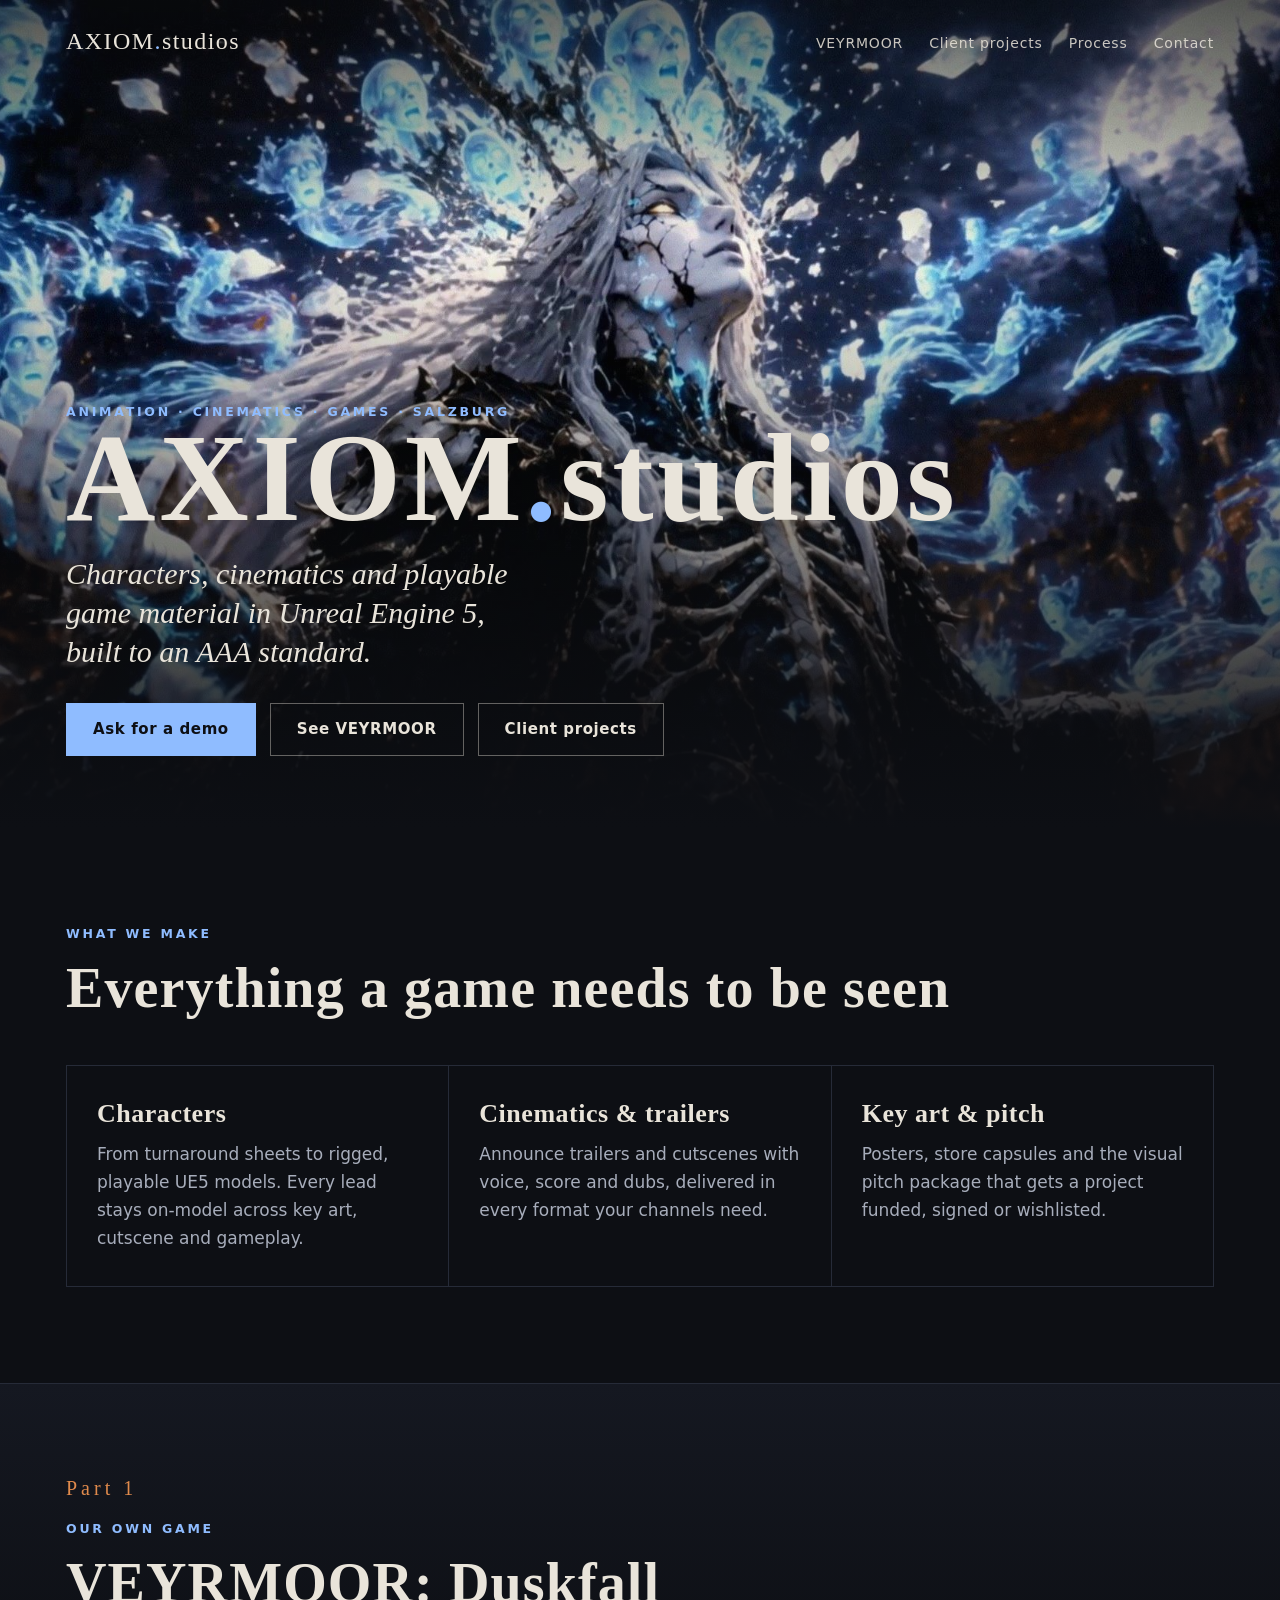
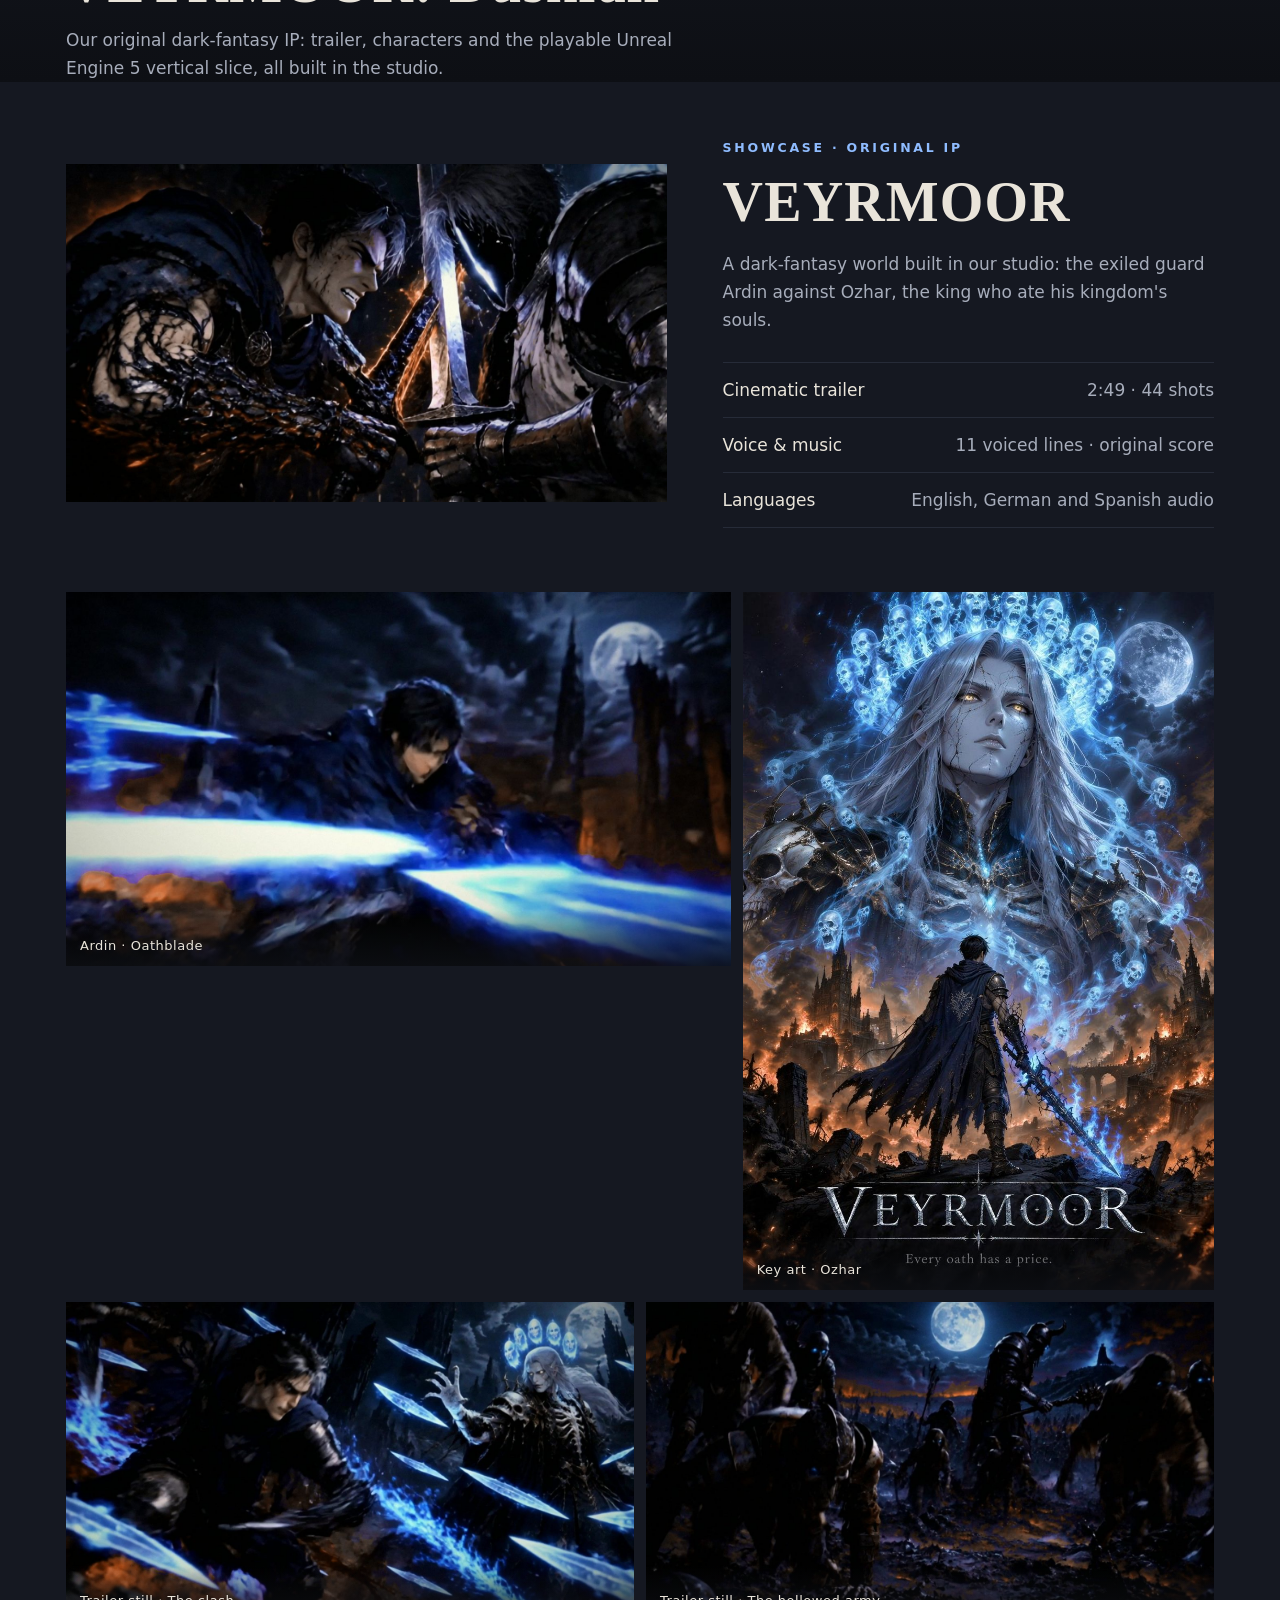
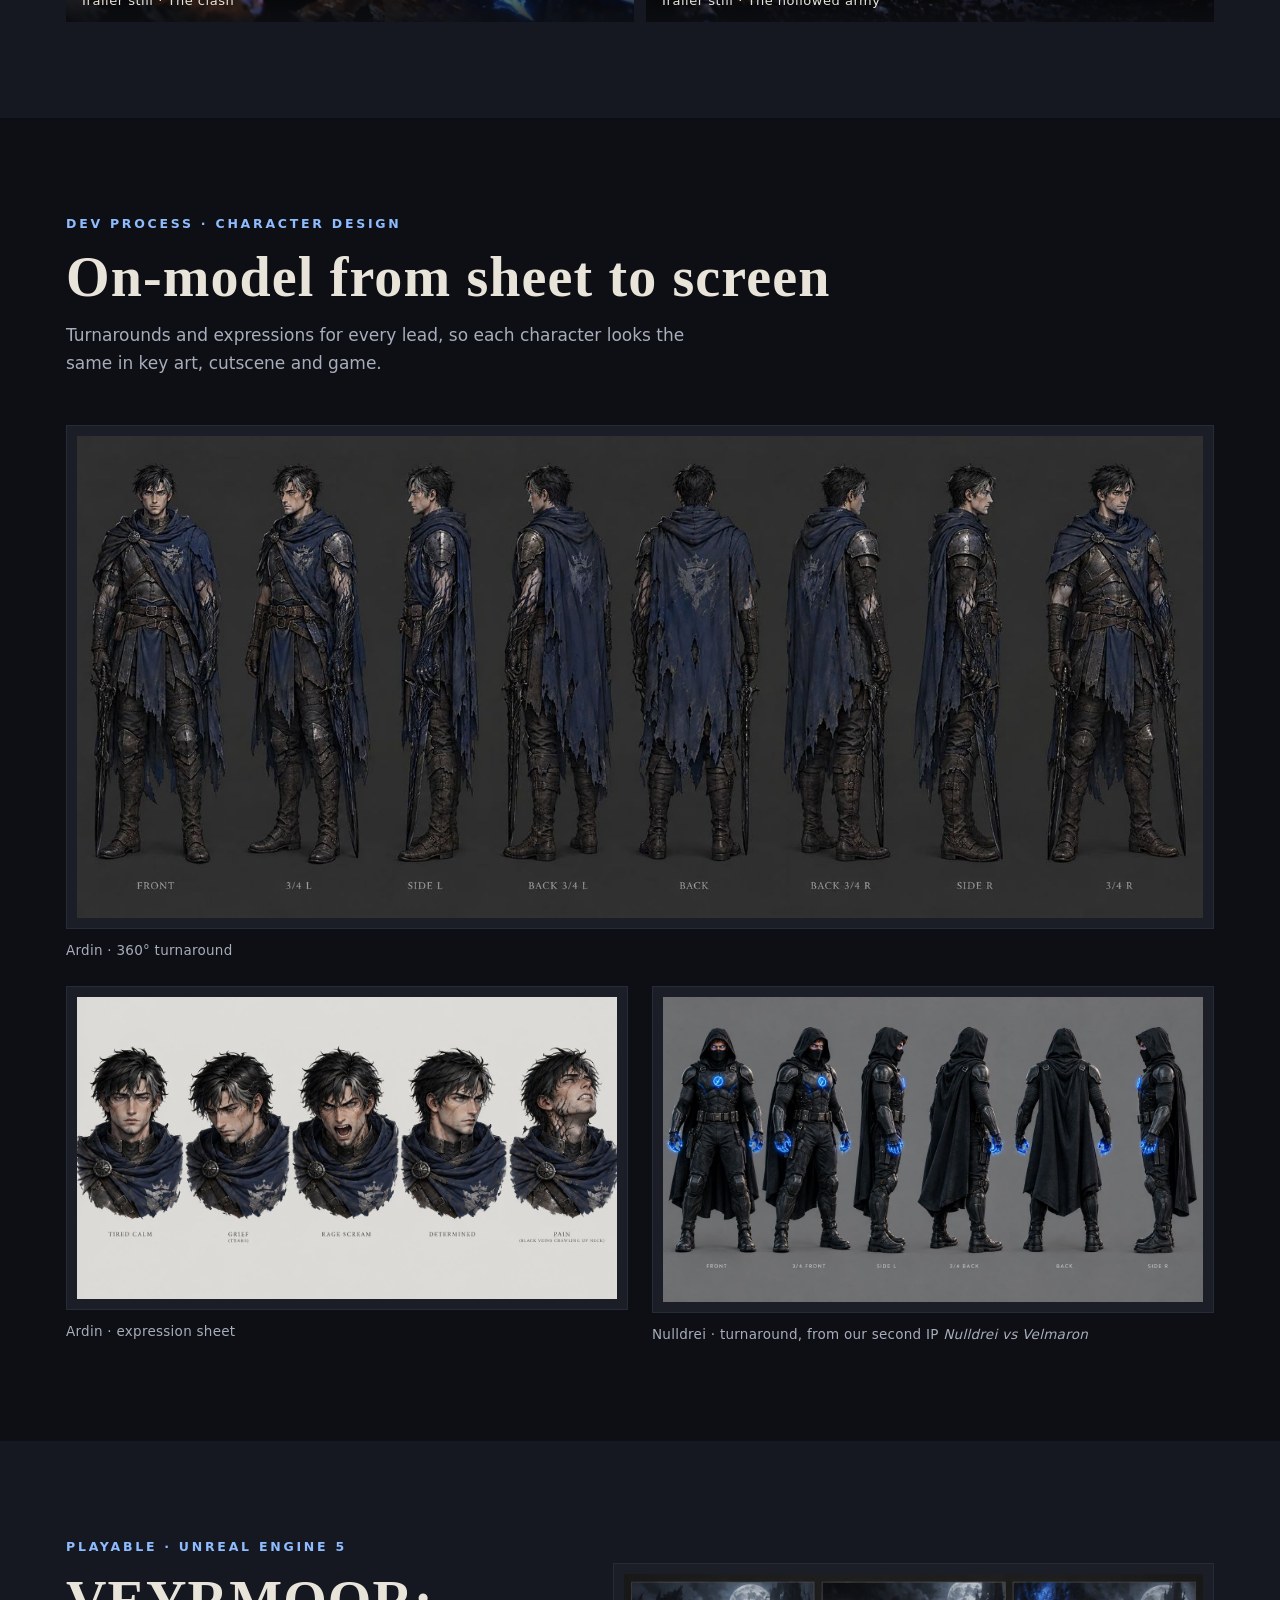
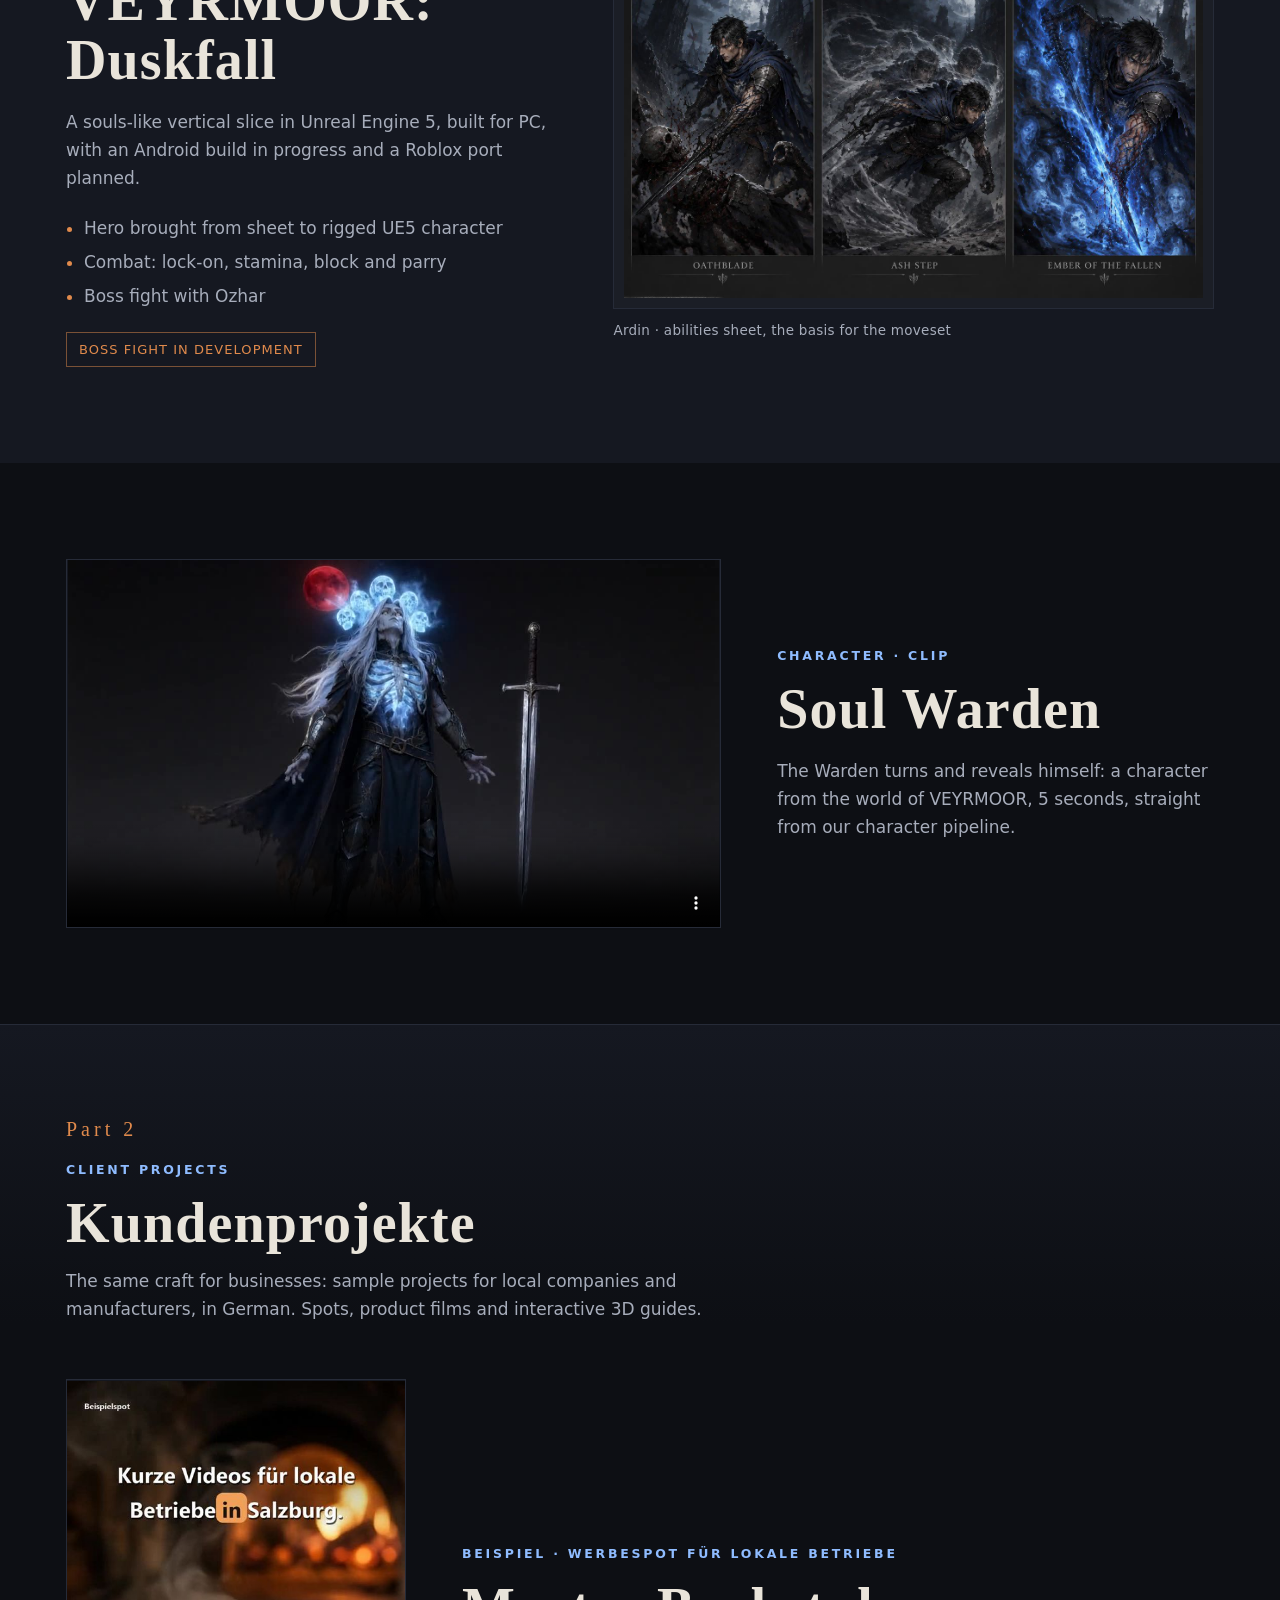
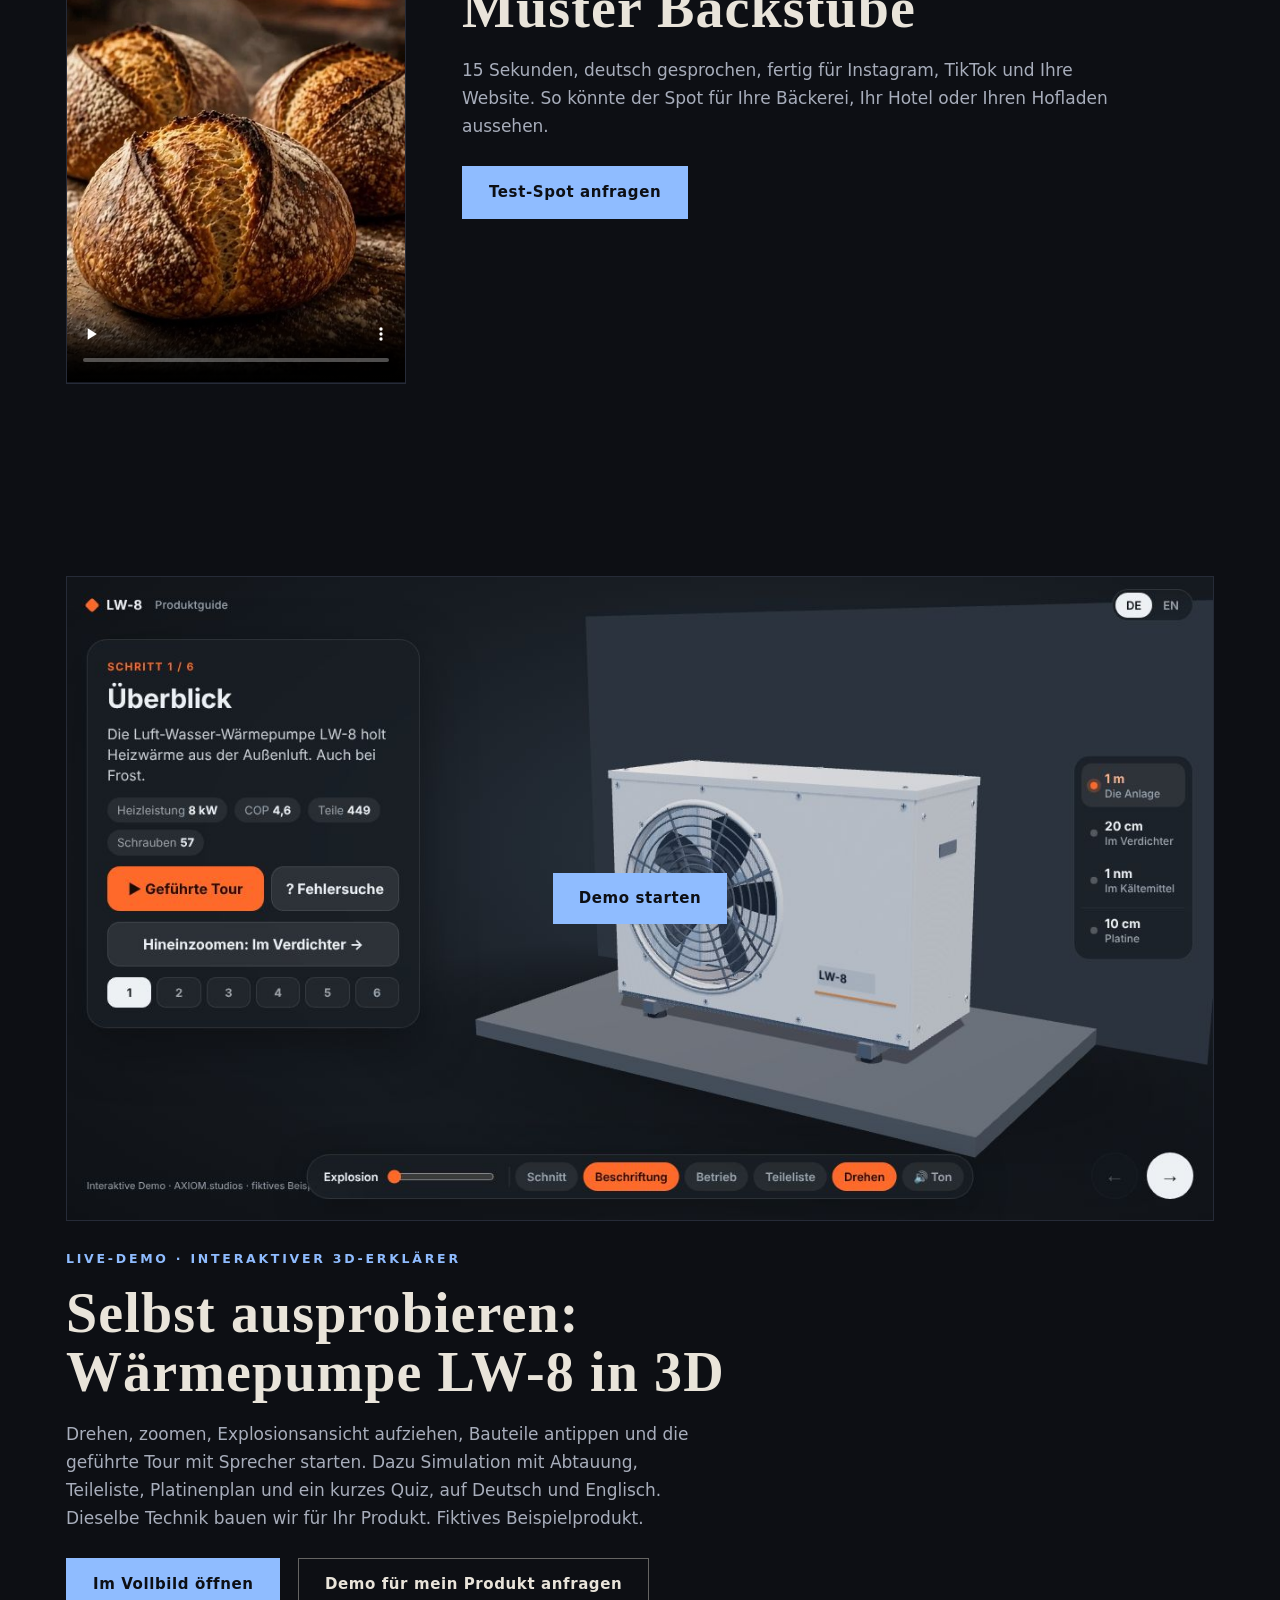
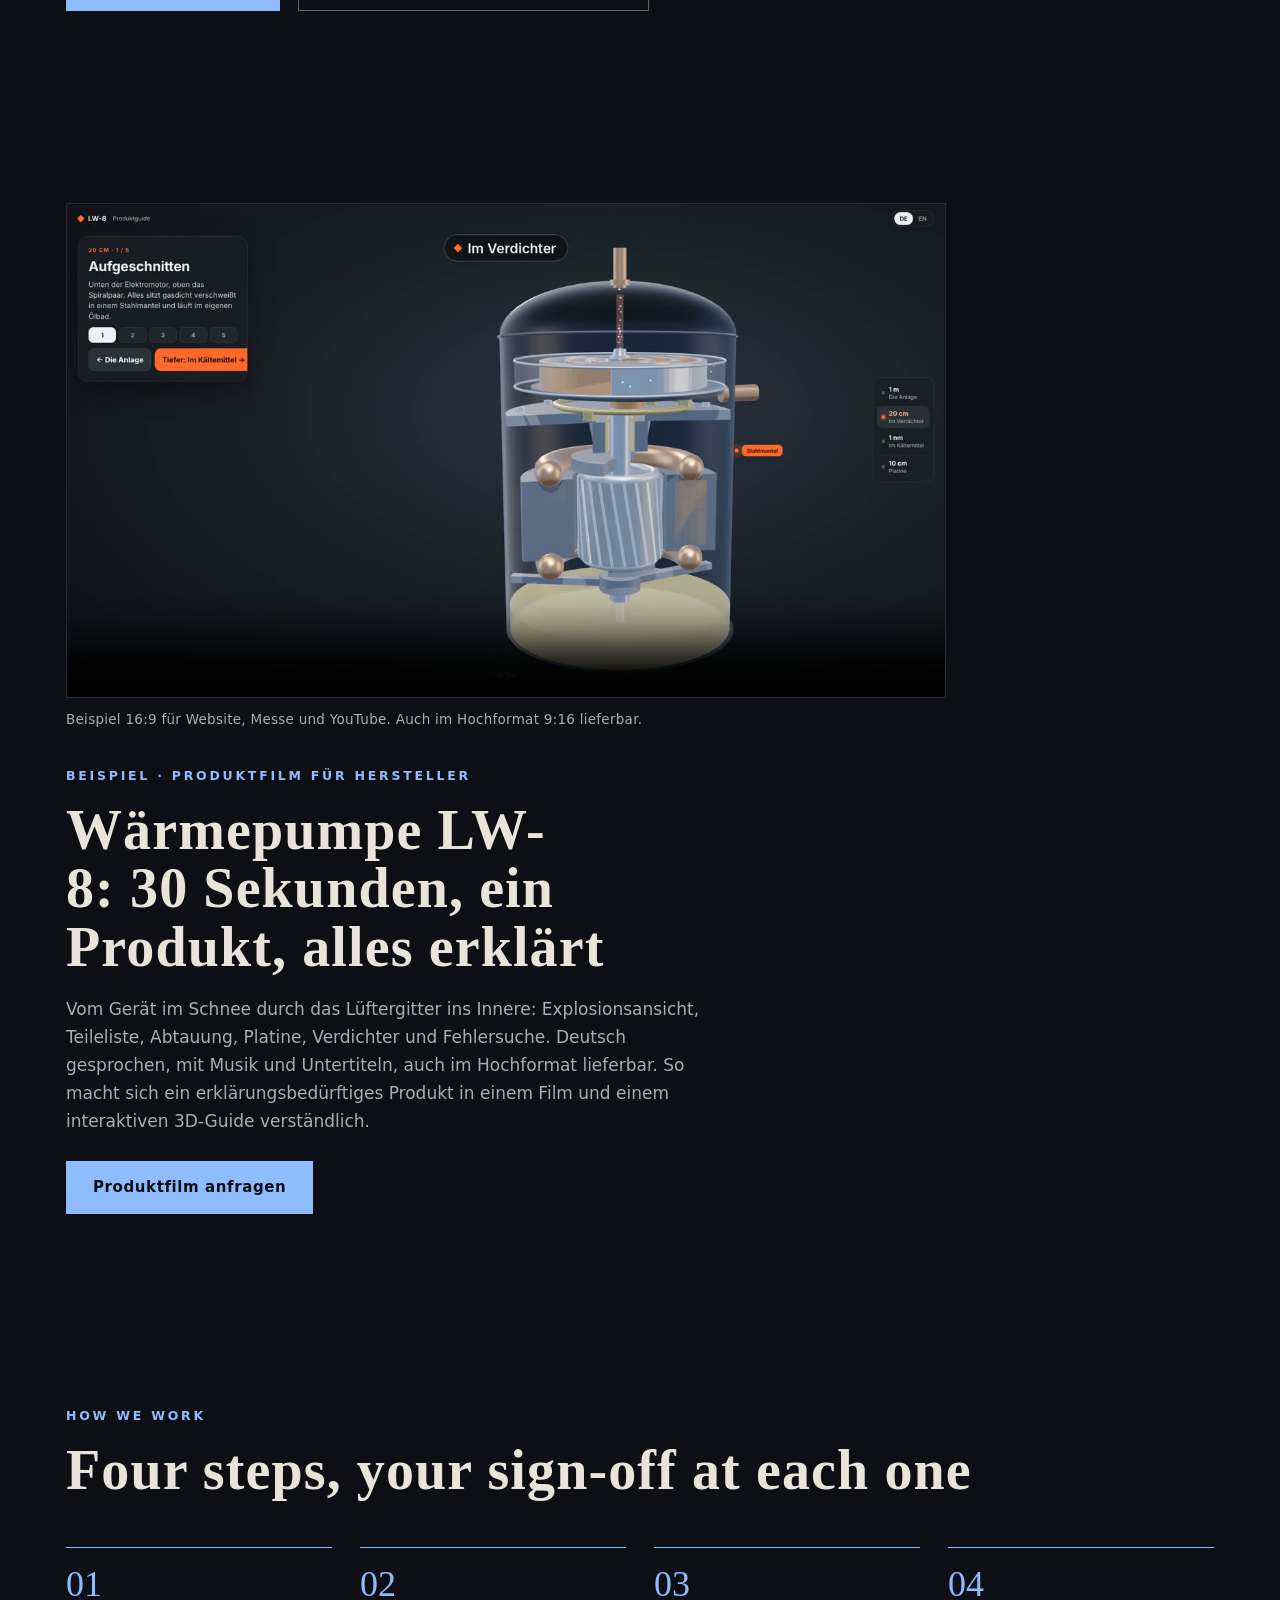
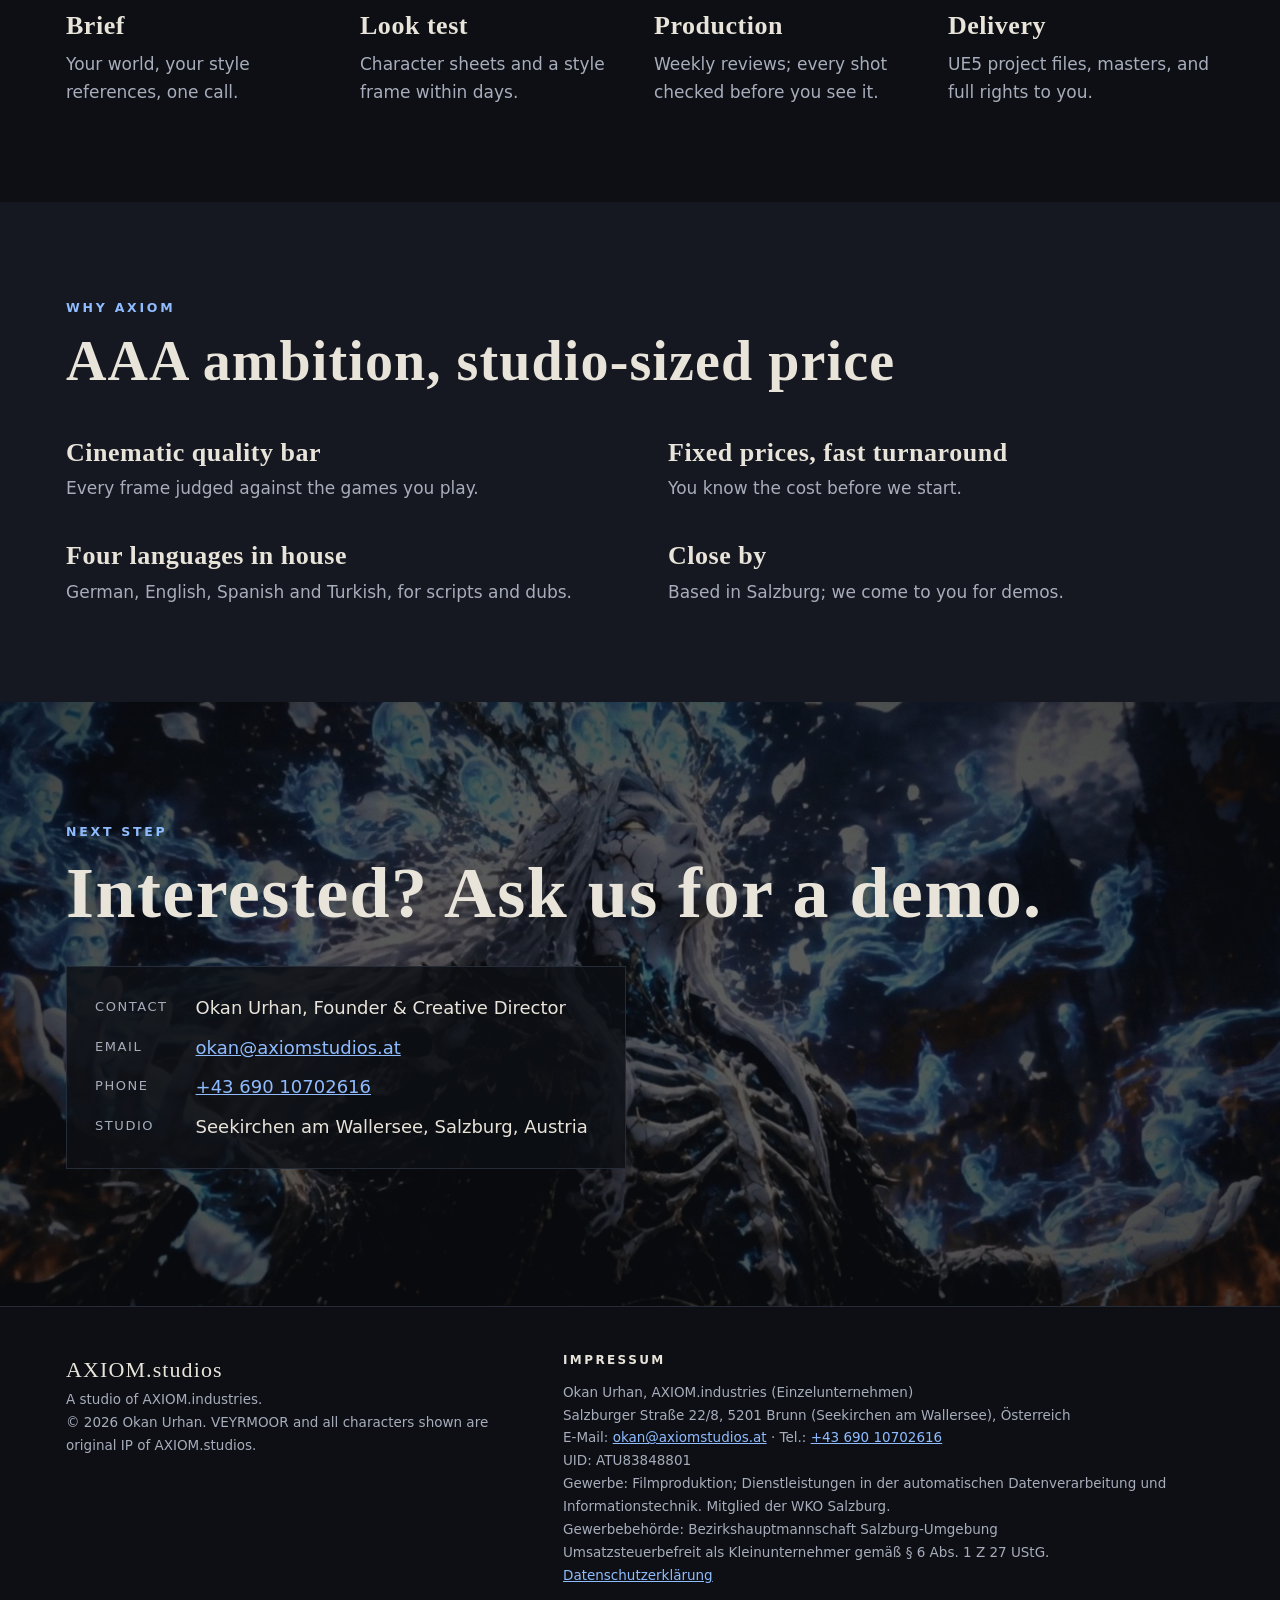
==== index.html @ 1f2149bd "Soul Warden caption: character, not boss Co-Authored-By: Claude Sonnet 5.5 <noreply@anthropic.com> C" ====
<!doctype html>
<html lang="en">
<head>
<meta charset="utf-8">
<meta name="viewport" content="width=device-width, initial-scale=1, viewport-fit=cover">
<title>AXIOM.studios</title>
<meta name="description" content="AXIOM.studios, Salzburg: characters, cinematics and playable game material in Unreal Engine 5.">
<link rel="stylesheet" href="fonts.css">
<link rel="icon" href="favicon.svg" type="image/svg+xml">
<link rel="apple-touch-icon" href="img/hero-ozhar.jpg">
<link rel="canonical" href="https://axiomstudios.at/">
<meta name="theme-color" content="#0d0f14">
<meta property="og:type" content="website">
<meta property="og:site_name" content="AXIOM.studios">
<meta property="og:title" content="AXIOM.studios">
<meta property="og:description" content="Characters, cinematics and playable game material in Unreal Engine 5. Salzburg, Austria.">
<meta property="og:url" content="https://axiomstudios.at/">
<meta property="og:image" content="https://axiomstudios.at/img/hero-ozhar.jpg">
<meta name="twitter:card" content="summary_large_image">
<style>
body{margin:0}img{max-width:100%}
/* Layout: one dark scroll like a game's title screen: full-bleed key art, then plain sections on ash-black with a cold soul-blue accent and one ember warm note. Single dark look by choice. */
:root{
  --ash:#0d0f14; --ash-2:#151821; --line:#262b38;
  --bone:#e9e4da; --mist:#a7adbb;
  --soul:#8fbcff; --ember:#e08a4c;
  --display:"Cormorant SC","Cormorant Garamond",Georgia,serif;
  --italic:"Cormorant",Georgia,serif;
  --body:"Figtree","Segoe UI",system-ui,sans-serif;
  color-scheme:dark;
}
*{box-sizing:border-box}
html{scroll-behavior:smooth}
@media (prefers-reduced-motion:reduce){html{scroll-behavior:auto}}
body{background:var(--ash);color:var(--bone);font-family:var(--body);font-size:17px;line-height:1.65;-webkit-font-smoothing:antialiased}
a{color:var(--soul)}
a:focus-visible{outline:2px solid var(--soul);outline-offset:3px}
.wrap{max-width:1180px;margin:0 auto;padding-left:max(16px,env(safe-area-inset-left,0px));padding-right:max(16px,env(safe-area-inset-right,0px))}
.eyebrow{font-family:var(--body);font-size:12.5px;font-weight:600;letter-spacing:.22em;text-transform:uppercase;color:var(--soul)}
h1,h2,h3{font-family:var(--display);font-weight:700;letter-spacing:.02em;text-wrap:balance;margin:0;line-height:1.05}
h2{font-size:clamp(34px,5vw,56px)}
h3{font-size:26px}
p{margin:0}
.lede{color:var(--mist);max-width:60ch}

/* nav */
nav{position:absolute;inset:0 0 auto;z-index:2}
nav .wrap{display:flex;justify-content:space-between;align-items:center;padding-block:22px}
.mark{font-family:var(--display);font-size:24px;letter-spacing:.06em;color:var(--bone);text-decoration:none}
.mark span{color:var(--soul)}
nav ul{display:flex;gap:26px;list-style:none;margin:0;padding:0}
nav ul a{color:var(--bone);text-decoration:none;font-size:14px;letter-spacing:.06em;opacity:.85}
nav ul a:hover{opacity:1;color:var(--soul)}
@media (max-width:640px){nav ul{display:none}}

/* hero */
.hero{position:relative;min-height:min(92vh,860px);display:flex;align-items:flex-end;overflow:hidden}
.hero img{position:absolute;inset:0;width:100%;height:100%;object-fit:cover;object-position:35% 30%}
.hero::after{content:"";position:absolute;inset:0;background:linear-gradient(180deg,rgba(13,15,20,.55) 0%,rgba(13,15,20,0) 30%,rgba(13,15,20,.35) 55%,var(--ash) 100%)}
.hero .wrap{position:relative;z-index:1;padding-block:0 72px;width:100%}
.hero h1{font-size:clamp(52px,10vw,124px);line-height:.92;letter-spacing:.03em}
.hero h1 span{color:var(--soul)}
.hero .tag{font-family:var(--italic);font-style:italic;font-size:clamp(22px,2.6vw,30px);color:var(--bone);max-width:30ch;margin-top:18px;line-height:1.3}
.hero .row{display:flex;flex-wrap:wrap;gap:14px;margin-top:32px;align-items:center}
.btn{display:inline-block;padding:13px 26px;border:1px solid var(--soul);color:var(--ash);background:var(--soul);text-decoration:none;font-weight:600;letter-spacing:.04em;font-size:15px}
.btn.ghost{background:transparent;color:var(--bone);border-color:rgba(233,228,218,.4)}
.btn:hover{filter:brightness(1.08)}

section{padding-block:96px}
.head{display:flex;flex-direction:column;gap:14px;margin-bottom:48px}

/* services */
.services{display:grid;grid-template-columns:repeat(3,minmax(0,1fr));gap:1px;background:var(--line);border:1px solid var(--line)}
.services article{background:var(--ash);padding:34px 30px;display:flex;flex-direction:column;gap:12px}
.services p{color:var(--mist)}
@media (max-width:820px){.services{grid-template-columns:1fr}}

/* showcase */
.showcase{background:var(--ash-2)}
.split{display:grid;grid-template-columns:1.1fr .9fr;gap:56px;align-items:center}
.split img{width:100%;height:auto;display:block}
.facts{list-style:none;padding:0;margin:28px 0 0;display:grid;gap:0;border-top:1px solid var(--line)}
.facts li{display:flex;justify-content:space-between;gap:16px;padding:13px 0;border-bottom:1px solid var(--line);font-variant-numeric:tabular-nums}
.facts b{font-weight:500;color:var(--bone)}
.facts span{color:var(--mist);text-align:right}
@media (max-width:860px){.split{grid-template-columns:1fr;gap:32px}}
.gallery{display:grid;grid-template-columns:repeat(12,minmax(0,1fr));gap:12px;margin-top:64px}
.gallery figure{margin:0;position:relative;overflow:hidden;background:var(--ash)}
.gallery img{width:100%;height:100%;object-fit:cover;display:block;transition:transform .6s ease}
.gallery figure:hover img{transform:scale(1.03)}
@media (prefers-reduced-motion:reduce){.gallery img{transition:none}}
.gallery figcaption{position:absolute;left:0;right:0;bottom:0;padding:24px 14px 10px;font-size:13px;letter-spacing:.04em;color:var(--bone);background:linear-gradient(transparent,rgba(13,15,20,.85))}
.g-a{grid-column:span 7;aspect-ratio:16/9}
.g-b{grid-column:span 5;aspect-ratio:auto}
.g-c{grid-column:span 6;aspect-ratio:16/9}
.g-d{grid-column:span 6;aspect-ratio:16/9}
@media (max-width:700px){.g-a,.g-b,.g-c,.g-d{grid-column:span 12}.g-b{aspect-ratio:16/10}}

/* craft */
.sheet{background:#1b1e26;border:1px solid var(--line);padding:10px}
.sheet img{display:block;width:100%;height:auto}
.craft-grid{display:grid;grid-template-columns:repeat(2,minmax(0,1fr));gap:24px;margin-top:24px}
.craft-grid figure{margin:0;display:flex;flex-direction:column;gap:10px}
.craft-grid figcaption,.cap{font-size:13.5px;color:var(--mist);letter-spacing:.02em}
@media (max-width:760px){.craft-grid{grid-template-columns:1fr}}

/* playable */
.play{display:grid;grid-template-columns:.9fr 1.1fr;gap:56px;align-items:center}
.play ul{margin:22px 0 0;padding-left:18px;color:var(--mist);display:grid;gap:6px}
.play ul li::marker{color:var(--ember)}
.status{display:inline-block;margin-top:22px;font-size:13px;letter-spacing:.08em;text-transform:uppercase;color:var(--ember);border:1px solid rgba(224,138,76,.5);padding:6px 12px}
@media (max-width:860px){.play{grid-template-columns:1fr;gap:28px}}

/* spot */
.spot{display:grid;grid-template-columns:minmax(0,340px) 1fr;gap:56px;align-items:center}
.spot video{display:block;width:100%;height:auto;aspect-ratio:9/16;background:var(--ash-2);border:1px solid var(--line)}
.price{display:flex;align-items:baseline;gap:12px;margin-top:26px;flex-wrap:wrap}
.price b{font-family:var(--display);font-size:44px;color:var(--ember);line-height:1}
.price span{color:var(--mist)}
.spot .btn{margin-top:26px}
@media (max-width:860px){
.spot{grid-template-columns:1fr;gap:28px}.spot video{max-width:340px}}
.demo{display:grid;gap:28px}
.demo .frame{position:relative;width:100%;aspect-ratio:16/9;background:var(--ash-2);border:1px solid var(--line);overflow:hidden}
.demo iframe{position:absolute;inset:0;width:100%;height:100%;border:0}
.demo .start{position:absolute;inset:0;display:flex;flex-direction:column;align-items:center;justify-content:center;gap:14px;background:url(img/waermepumpe-demo-poster.jpg) center/cover;cursor:pointer;border:0;color:var(--bone);font:inherit}
.demo .start span{background:var(--soul);color:var(--ash);padding:13px 26px;font-weight:600;letter-spacing:.04em;font-size:15px}
.demotxt{max-width:720px}
@media (max-width:860px){.demo .frame{aspect-ratio:9/15}}.demotxt .btn{margin-top:26px;margin-right:12px}
.film{max-width:880px}
.film figure{margin:0;display:flex;flex-direction:column;gap:10px}
.film video{display:block;width:100%;height:auto;background:var(--ash-2);border:1px solid var(--line)}
.film .q video{aspect-ratio:16/9}
.filmtxt{margin-top:36px;max-width:720px}.filmtxt .btn{margin-top:26px}

/* parts */
.part{padding-block:88px 0;background:linear-gradient(180deg,var(--ash-2) 0%,var(--ash) 100%);border-top:1px solid var(--line)}
.part .head{margin-bottom:0}
.part .num{font-family:var(--display);font-size:20px;letter-spacing:.2em;color:var(--ember)}
.part+section,.part+.showcase{padding-top:56px}
.warden{display:grid;grid-template-columns:minmax(0,1.5fr) minmax(0,1fr);gap:56px;align-items:center}
.warden video{display:block;width:100%;height:auto;aspect-ratio:16/9;background:var(--ash-2);border:1px solid var(--line)}
@media (max-width:860px){.warden{grid-template-columns:1fr;gap:28px}}

/* process */
.steps{display:grid;grid-template-columns:repeat(4,minmax(0,1fr));gap:28px;counter-reset:s;list-style:none;padding:0;margin:0}
.steps li{counter-increment:s;display:flex;flex-direction:column;gap:10px;border-top:1px solid var(--soul);padding-top:18px}
.steps li::before{content:"0" counter(s);font-family:var(--display);font-size:36px;color:var(--soul);line-height:1}
.steps p{color:var(--mist)}
@media (max-width:900px){.steps{grid-template-columns:repeat(2,minmax(0,1fr))}}
@media (max-width:520px){.steps{grid-template-columns:1fr}}

/* why */
.why{display:grid;grid-template-columns:repeat(2,minmax(0,1fr));gap:40px 56px}
.why div{display:flex;flex-direction:column;gap:8px}
.why p{color:var(--mist)}
@media (max-width:700px){.why{grid-template-columns:1fr}}

/* contact */
.contact{position:relative;overflow:hidden;padding-block:120px}
.contact>img{position:absolute;inset:0;width:100%;height:100%;object-fit:cover;opacity:.32}
.contact .wrap{position:relative}
.contact h2{font-size:clamp(40px,6vw,72px)}
.card{margin-top:34px;display:grid;grid-template-columns:auto 1fr;gap:10px 28px;max-width:560px;background:rgba(13,15,20,.82);border:1px solid var(--line);padding:26px 28px}
.card dt{color:var(--mist);font-size:13px;letter-spacing:.12em;text-transform:uppercase;padding-top:3px}
.card dd{margin:0;font-size:18px;user-select:all;overflow-wrap:anywhere}
.card dd.plain{user-select:text}
@media (max-width:480px){.card{grid-template-columns:1fr;gap:2px}.card dd{margin-bottom:12px}}

footer{border-top:1px solid var(--line);padding-block:44px 56px;color:var(--mist);font-size:13.5px}
footer .wrap{display:grid;grid-template-columns:1fr 1.4fr;gap:32px}
footer h4{font-family:var(--body);font-size:12px;letter-spacing:.2em;text-transform:uppercase;color:var(--bone);margin:0 0 10px}
footer p{line-height:1.7}
@media (max-width:760px){footer .wrap{grid-template-columns:1fr}}
</style>
</head>
<body>
<nav>
  <div class="wrap">
    <a class="mark" href="#top">AXIOM<span>.</span>studios</a>
    <ul>
      <li><a href="#part-veyrmoor">VEYRMOOR</a></li>
      <li><a href="#kunden">Client projects</a></li>
      <li><a href="#process">Process</a></li>
      <li><a href="#contact">Contact</a></li>
    </ul>
  </div>
</nav>

<header class="hero" id="top">
  <img src="img/hero-ozhar.jpg" alt="Ozhar, the Soul-Eater King, from the VEYRMOOR trailer">
  <div class="wrap">
    <p class="eyebrow">Animation · Cinematics · Games · Salzburg</p>
    <h1>AXIOM<span>.</span>studios</h1>
    <p class="tag">Characters, cinematics and playable game material in Unreal Engine 5, built to an AAA standard.</p>
    <div class="row">
      <a class="btn" href="#contact">Ask for a demo</a>
      <a class="btn ghost" href="#part-veyrmoor">See VEYRMOOR</a>
      <a class="btn ghost" href="#kunden">Client projects</a>
    </div>
  </div>
</header>

<main>
<section id="work">
  <div class="wrap">
    <div class="head">
      <p class="eyebrow">What we make</p>
      <h2>Everything a game needs to be seen</h2>
    </div>
    <div class="services">
      <article>
        <h3>Characters</h3>
        <p>From turnaround sheets to rigged, playable UE5 models. Every lead stays on-model across key art, cutscene and gameplay.</p>
      </article>
      <article>
        <h3>Cinematics &amp; trailers</h3>
        <p>Announce trailers and cutscenes with voice, score and dubs, delivered in every format your channels need.</p>
      </article>
      <article>
        <h3>Key art &amp; pitch</h3>
        <p>Posters, store capsules and the visual pitch package that gets a project funded, signed or wishlisted.</p>
      </article>
    </div>
  </div>
</section>

<section class="part" id="part-veyrmoor">
  <div class="wrap head">
    <p class="num">Part 1</p>
    <p class="eyebrow">Our own game</p>
    <h2>VEYRMOOR: Duskfall</h2>
    <p class="lede">Our original dark-fantasy IP: trailer, characters and the playable Unreal Engine 5 vertical slice, all built in the studio.</p>
  </div>
</section>

<section class="showcase" id="veyrmoor">
  <div class="wrap">
    <div class="split">
      <img src="img/duel.jpg" alt="Ardin facing Ozhar in the VEYRMOOR trailer" loading="lazy">
      <div>
        <p class="eyebrow">Showcase · Original IP</p>
        <h2 style="margin-top:14px">VEYRMOOR</h2>
        <p class="lede" style="margin-top:18px">A dark-fantasy world built in our studio: the exiled guard Ardin against Ozhar, the king who ate his kingdom's souls.</p>
        <ul class="facts">
          <li><b>Cinematic trailer</b><span>2:49 · 44 shots</span></li>
          <li><b>Voice &amp; music</b><span>11 voiced lines · original score</span></li>
          <li><b>Languages</b><span>English, German and Spanish audio</span></li>
        </ul>
      </div>
    </div>
    <div class="gallery">
      <figure class="g-a"><img src="img/ardin-blade.jpg" alt="Ardin's soul blade" loading="lazy"><figcaption>Ardin · Oathblade</figcaption></figure>
      <figure class="g-b"><img src="img/poster.jpg" alt="VEYRMOOR key art poster" loading="lazy" style="object-position:50% 20%"><figcaption>Key art · Ozhar</figcaption></figure>
      <figure class="g-c"><img src="img/clash.jpg" alt="Ardin and Ozhar clash" loading="lazy"><figcaption>Trailer still · The clash</figcaption></figure>
      <figure class="g-d"><img src="img/army.jpg" alt="The hollowed army under the moon" loading="lazy"><figcaption>Trailer still · The hollowed army</figcaption></figure>
    </div>
  </div>
</section>

<section id="craft">
  <div class="wrap">
    <div class="head">
      <p class="eyebrow">Dev process · Character design</p>
      <h2>On-model from sheet to screen</h2>
      <p class="lede">Turnarounds and expressions for every lead, so each character looks the same in key art, cutscene and game.</p>
    </div>
    <figure class="sheet" style="margin:0"><img src="img/ardin-turnaround.jpg" alt="Ardin, 360 degree turnaround sheet" loading="lazy"></figure>
    <p class="cap" style="margin-top:10px">Ardin · 360° turnaround</p>
    <div class="craft-grid">
      <figure><div class="sheet"><img src="img/ardin-expressions.jpg" alt="Ardin expression sheet" loading="lazy"></div><figcaption>Ardin · expression sheet</figcaption></figure>
      <figure><div class="sheet"><img src="img/nulldrei-turnaround.jpg" alt="Nulldrei turnaround sheet" loading="lazy"></div><figcaption>Nulldrei · turnaround, from our second IP <i>Nulldrei vs Velmaron</i></figcaption></figure>
    </div>
  </div>
</section>

<section class="showcase" id="playable">
  <div class="wrap play">
    <div>
      <p class="eyebrow">Playable · Unreal Engine 5</p>
      <h2 style="margin-top:14px">VEYRMOOR: Duskfall</h2>
      <p class="lede" style="margin-top:18px">A souls-like vertical slice in Unreal Engine 5, built for PC, with an Android build in progress and a Roblox port planned.</p>
      <ul>
        <li>Hero brought from sheet to rigged UE5 character</li>
        <li>Combat: lock-on, stamina, block and parry</li>
        <li>Boss fight with Ozhar</li>
      </ul>
      <span class="status">Boss fight in development</span>
    </div>
    <figure style="margin:0;display:flex;flex-direction:column;gap:10px">
      <div class="sheet"><img src="img/ardin-abilities.jpg" alt="Ardin abilities sheet: Oathblade, Ash Step, Ember of the Fallen" loading="lazy"></div>
      <figcaption class="cap">Ardin · abilities sheet, the basis for the moveset</figcaption>
    </figure>
  </div>
</section>

<section id="warden">
  <div class="wrap warden">
    <video controls playsinline preload="none" poster="img/soul-warden-poster.jpg" aria-label="Soul Warden, Drehung, 5 Sekunden">
      <source src="video/soul-warden-turn.mp4" type="video/mp4">
    </video>
    <div>
      <p class="eyebrow">Character · Clip</p>
      <h2 style="margin-top:14px">Soul Warden</h2>
      <p class="lede" style="margin-top:18px">The Warden turns and reveals himself: a character from the world of VEYRMOOR, 5 seconds, straight from our character pipeline.</p>
    </div>
  </div>
</section>

<section class="part" id="kunden">
  <div class="wrap head">
    <p class="num">Part 2</p>
    <p class="eyebrow">Client projects</p>
    <h2>Kundenprojekte</h2>
    <p class="lede">The same craft for businesses: sample projects for local companies and manufacturers, in German. Spots, product films and interactive 3D guides.</p>
  </div>
</section>

<section id="spot" lang="de">
  <div class="wrap spot">
    <video controls playsinline preload="none" poster="img/spot-poster.jpg" aria-label="Beispielspot Muster Backstube, 15 Sekunden">
      <source src="video/muster-backstube-spot.mp4" type="video/mp4">
    </video>
    <div>
      <p class="eyebrow">Beispiel · Werbespot für lokale Betriebe</p>
      <h2 style="margin-top:14px">Muster Backstube</h2>
      <p class="lede" style="margin-top:18px">15 Sekunden, deutsch gesprochen, fertig für Instagram, TikTok und Ihre Website. So könnte der Spot für Ihre Bäckerei, Ihr Hotel oder Ihren Hofladen aussehen.</p>
      <a class="btn" href="mailto:okan@axiomstudios.at?subject=Test-Spot%20anfragen">Test-Spot anfragen</a>
    </div>
  </div>
</section>

<section id="demo" lang="de">
  <div class="wrap demo">
    <div class="frame" id="demoframe">
      <button class="start" type="button" id="demostart" aria-label="Interaktive 3D-Demo starten"><span>Demo starten</span></button>
    </div>
    <div class="demotxt">
      <p class="eyebrow">Live-Demo · Interaktiver 3D-Erklärer</p>
      <h2 style="margin-top:14px">Selbst ausprobieren: Wärmepumpe LW-8 in 3D</h2>
      <p class="lede" style="margin-top:18px">Drehen, zoomen, Explosionsansicht aufziehen, Bauteile antippen und die geführte Tour mit Sprecher starten. Dazu Simulation mit Abtauung, Teileliste, Platinenplan und ein kurzes Quiz, auf Deutsch und Englisch. Dieselbe Technik bauen wir für Ihr Produkt. Fiktives Beispielprodukt.</p>
      <a class="btn" href="demo/waermepumpe/" target="_blank" rel="noopener">Im Vollbild öffnen</a>
      <a class="btn ghost" href="mailto:okan@axiomstudios.at?subject=Interaktive%203D-Demo%20f%C3%BCr%20mein%20Produkt">Demo für mein Produkt anfragen</a>
    </div>
  </div>
</section>

<section id="produktfilm" lang="de">
  <div class="wrap">
    <div class="film">
      <figure class="q">
        <video controls playsinline preload="none" poster="img/waermepumpe-poster-quer.jpg" aria-label="Produktspot Wärmepumpe LW-8, Querformat, 30 Sekunden">
          <source src="video/waermepumpe-spot-quer.mp4" type="video/mp4">
        </video>
        <figcaption class="cap">Beispiel 16:9 für Website, Messe und YouTube. Auch im Hochformat 9:16 lieferbar.</figcaption>
      </figure>
    </div>
    <div class="filmtxt">
      <p class="eyebrow">Beispiel · Produktfilm für Hersteller</p>
      <h2 style="margin-top:14px">Wärmepumpe LW-8: 30 Sekunden, ein Produkt, alles erklärt</h2>
      <p class="lede" style="margin-top:18px">Vom Gerät im Schnee durch das Lüftergitter ins Innere: Explosionsansicht, Teileliste, Abtauung, Platine, Verdichter und Fehlersuche. Deutsch gesprochen, mit Musik und Untertiteln, auch im Hochformat lieferbar. So macht sich ein erklärungsbedürftiges Produkt in einem Film und einem interaktiven 3D-Guide verständlich.</p>
      <a class="btn" href="mailto:okan@axiomstudios.at?subject=Produktfilm%20anfragen">Produktfilm anfragen</a>
    </div>
  </div>
</section>

<section id="process">
  <div class="wrap">
    <div class="head">
      <p class="eyebrow">How we work</p>
      <h2>Four steps, your sign-off at each one</h2>
    </div>
    <ol class="steps">
      <li><h3>Brief</h3><p>Your world, your style references, one call.</p></li>
      <li><h3>Look test</h3><p>Character sheets and a style frame within days.</p></li>
      <li><h3>Production</h3><p>Weekly reviews; every shot checked before you see it.</p></li>
      <li><h3>Delivery</h3><p>UE5 project files, masters, and full rights to you.</p></li>
    </ol>
  </div>
</section>

<section class="showcase" id="why">
  <div class="wrap">
    <div class="head">
      <p class="eyebrow">Why AXIOM</p>
      <h2>AAA ambition, studio-sized price</h2>
    </div>
    <div class="why">
      <div><h3>Cinematic quality bar</h3><p>Every frame judged against the games you play.</p></div>
      <div><h3>Fixed prices, fast turnaround</h3><p>You know the cost before we start.</p></div>
      <div><h3>Four languages in house</h3><p>German, English, Spanish and Turkish, for scripts and dubs.</p></div>
      <div><h3>Close by</h3><p>Based in Salzburg; we come to you for demos.</p></div>
    </div>
  </div>
</section>

<section class="contact" id="contact">
  <img src="img/hero-ozhar.jpg" alt="" aria-hidden="true">
  <div class="wrap">
    <p class="eyebrow">Next step</p>
    <h2 style="margin-top:14px">Interested? Ask us for a demo.</h2>
    <dl class="card">
      <dt>Contact</dt><dd class="plain">Okan Urhan, Founder &amp; Creative Director</dd>
      <dt>Email</dt><dd><a href="mailto:okan@axiomstudios.at">okan@axiomstudios.at</a></dd>
      <dt>Phone</dt><dd><a href="tel:+4369010702616">+43 690 10702616</a></dd>
      <dt>Studio</dt><dd class="plain">Seekirchen am Wallersee, Salzburg, Austria</dd>
    </dl>
  </div>
</section>
</main>

<footer>
  <div class="wrap">
    <div>
      <p style="font-family:var(--display);font-size:22px;color:var(--bone);letter-spacing:.05em">AXIOM.studios</p>
      <p>A studio of AXIOM.industries.<br>© 2026 Okan Urhan. VEYRMOOR and all characters shown are original IP of AXIOM.studios.</p>
    </div>
    <div>
      <h4>Impressum</h4>
      <p>Okan Urhan, AXIOM.industries (Einzelunternehmen)<br>
      Salzburger Straße 22/8, 5201 Brunn (Seekirchen am Wallersee), Österreich<br>
      E-Mail: <a href="mailto:okan@axiomstudios.at">okan@axiomstudios.at</a> · Tel.: <a href="tel:+4369010702616">+43 690 10702616</a><br>
      UID: ATU83848801<br>
      Gewerbe: Filmproduktion; Dienstleistungen in der automatischen Datenverarbeitung und Informationstechnik. Mitglied der WKO Salzburg.<br>
      Gewerbebehörde: Bezirkshauptmannschaft Salzburg-Umgebung<br>
      Umsatzsteuerbefreit als Kleinunternehmer gemäß § 6 Abs. 1 Z 27 UStG.<br>
      <a href="datenschutz.html">Datenschutzerklärung</a></p>
    </div>
  </div>
</footer>
<script>
(function(){var b=document.getElementById('demostart');if(!b)return;b.addEventListener('click',function(){var f=document.createElement('iframe');f.src='demo/waermepumpe/';f.title='Interaktive 3D-Demo Wärmepumpe LW-8';f.setAttribute('allowfullscreen','');document.getElementById('demoframe').replaceChildren(f)})})();
</script>
</body>
</html>
---- fonts.css ----
/* latin-ext */
@font-face {
  font-family: 'Cormorant';
  font-style: italic;
  font-weight: 500;
  font-display: swap;
  src: url(fonts/Cormorant-italic-500-latin-ext.woff2) format('woff2');
  unicode-range: U+0100-02BA, U+02BD-02C5, U+02C7-02CC, U+02CE-02D7, U+02DD-02FF, U+0304, U+0308, U+0329, U+1D00-1DBF, U+1E00-1E9F, U+1EF2-1EFF, U+2020, U+20A0-20AB, U+20AD-20C4, U+2113, U+2C60-2C7F, U+A720-A7FF;
}
/* latin */
@font-face {
  font-family: 'Cormorant';
  font-style: italic;
  font-weight: 500;
  font-display: swap;
  src: url(fonts/Cormorant-italic-500-latin.woff2) format('woff2');
  unicode-range: U+0000-00FF, U+0131, U+0152-0153, U+02BB-02BC, U+02C6, U+02DA, U+02DC, U+0304, U+0308, U+0329, U+2000-206F, U+20AC, U+2122, U+2191, U+2193, U+2212, U+2215, U+FEFF, U+FFFD;
}
/* latin-ext */
@font-face {
  font-family: 'Cormorant SC';
  font-style: normal;
  font-weight: 500;
  font-display: swap;
  src: url(fonts/CormorantSC-normal-500-latin-ext.woff2) format('woff2');
  unicode-range: U+0100-02BA, U+02BD-02C5, U+02C7-02CC, U+02CE-02D7, U+02DD-02FF, U+0304, U+0308, U+0329, U+1D00-1DBF, U+1E00-1E9F, U+1EF2-1EFF, U+2020, U+20A0-20AB, U+20AD-20C4, U+2113, U+2C60-2C7F, U+A720-A7FF;
}
/* latin */
@font-face {
  font-family: 'Cormorant SC';
  font-style: normal;
  font-weight: 500;
  font-display: swap;
  src: url(fonts/CormorantSC-normal-500-latin.woff2) format('woff2');
  unicode-range: U+0000-00FF, U+0131, U+0152-0153, U+02BB-02BC, U+02C6, U+02DA, U+02DC, U+0304, U+0308, U+0329, U+2000-206F, U+20AC, U+2122, U+2191, U+2193, U+2212, U+2215, U+FEFF, U+FFFD;
}
/* latin-ext */
@font-face {
  font-family: 'Cormorant SC';
  font-style: normal;
  font-weight: 700;
  font-display: swap;
  src: url(fonts/CormorantSC-normal-700-latin-ext.woff2) format('woff2');
  unicode-range: U+0100-02BA, U+02BD-02C5, U+02C7-02CC, U+02CE-02D7, U+02DD-02FF, U+0304, U+0308, U+0329, U+1D00-1DBF, U+1E00-1E9F, U+1EF2-1EFF, U+2020, U+20A0-20AB, U+20AD-20C4, U+2113, U+2C60-2C7F, U+A720-A7FF;
}
/* latin */
@font-face {
  font-family: 'Cormorant SC';
  font-style: normal;
  font-weight: 700;
  font-display: swap;
  src: url(fonts/CormorantSC-normal-700-latin.woff2) format('woff2');
  unicode-range: U+0000-00FF, U+0131, U+0152-0153, U+02BB-02BC, U+02C6, U+02DA, U+02DC, U+0304, U+0308, U+0329, U+2000-206F, U+20AC, U+2122, U+2191, U+2193, U+2212, U+2215, U+FEFF, U+FFFD;
}
/* latin-ext */
@font-face {
  font-family: 'Figtree';
  font-style: normal;
  font-weight: 400;
  font-display: swap;
  src: url(fonts/Figtree-normal-400-latin-ext.woff2) format('woff2');
  unicode-range: U+0100-02BA, U+02BD-02C5, U+02C7-02CC, U+02CE-02D7, U+02DD-02FF, U+0304, U+0308, U+0329, U+1D00-1DBF, U+1E00-1E9F, U+1EF2-1EFF, U+2020, U+20A0-20AB, U+20AD-20C4, U+2113, U+2C60-2C7F, U+A720-A7FF;
}
/* latin */
@font-face {
  font-family: 'Figtree';
  font-style: normal;
  font-weight: 400;
  font-display: swap;
  src: url(fonts/Figtree-normal-400-latin.woff2) format('woff2');
  unicode-range: U+0000-00FF, U+0131, U+0152-0153, U+02BB-02BC, U+02C6, U+02DA, U+02DC, U+0304, U+0308, U+0329, U+2000-206F, U+20AC, U+2122, U+2191, U+2193, U+2212, U+2215, U+FEFF, U+FFFD;
}
/* latin-ext */
@font-face {
  font-family: 'Figtree';
  font-style: normal;
  font-weight: 500;
  font-display: swap;
  src: url(fonts/Figtree-normal-500-latin-ext.woff2) format('woff2');
  unicode-range: U+0100-02BA, U+02BD-02C5, U+02C7-02CC, U+02CE-02D7, U+02DD-02FF, U+0304, U+0308, U+0329, U+1D00-1DBF, U+1E00-1E9F, U+1EF2-1EFF, U+2020, U+20A0-20AB, U+20AD-20C4, U+2113, U+2C60-2C7F, U+A720-A7FF;
}
/* latin */
@font-face {
  font-family: 'Figtree';
  font-style: normal;
  font-weight: 500;
  font-display: swap;
  src: url(fonts/Figtree-normal-500-latin.woff2) format('woff2');
  unicode-range: U+0000-00FF, U+0131, U+0152-0153, U+02BB-02BC, U+02C6, U+02DA, U+02DC, U+0304, U+0308, U+0329, U+2000-206F, U+20AC, U+2122, U+2191, U+2193, U+2212, U+2215, U+FEFF, U+FFFD;
}
/* latin-ext */
@font-face {
  font-family: 'Figtree';
  font-style: normal;
  font-weight: 600;
  font-display: swap;
  src: url(fonts/Figtree-normal-600-latin-ext.woff2) format('woff2');
  unicode-range: U+0100-02BA, U+02BD-02C5, U+02C7-02CC, U+02CE-02D7, U+02DD-02FF, U+0304, U+0308, U+0329, U+1D00-1DBF, U+1E00-1E9F, U+1EF2-1EFF, U+2020, U+20A0-20AB, U+20AD-20C4, U+2113, U+2C60-2C7F, U+A720-A7FF;
}
/* latin */
@font-face {
  font-family: 'Figtree';
  font-style: normal;
  font-weight: 600;
  font-display: swap;
  src: url(fonts/Figtree-normal-600-latin.woff2) format('woff2');
  unicode-range: U+0000-00FF, U+0131, U+0152-0153, U+02BB-02BC, U+02C6, U+02DA, U+02DC, U+0304, U+0308, U+0329, U+2000-206F, U+20AC, U+2122, U+2191, U+2193, U+2212, U+2215, U+FEFF, U+FFFD;
}
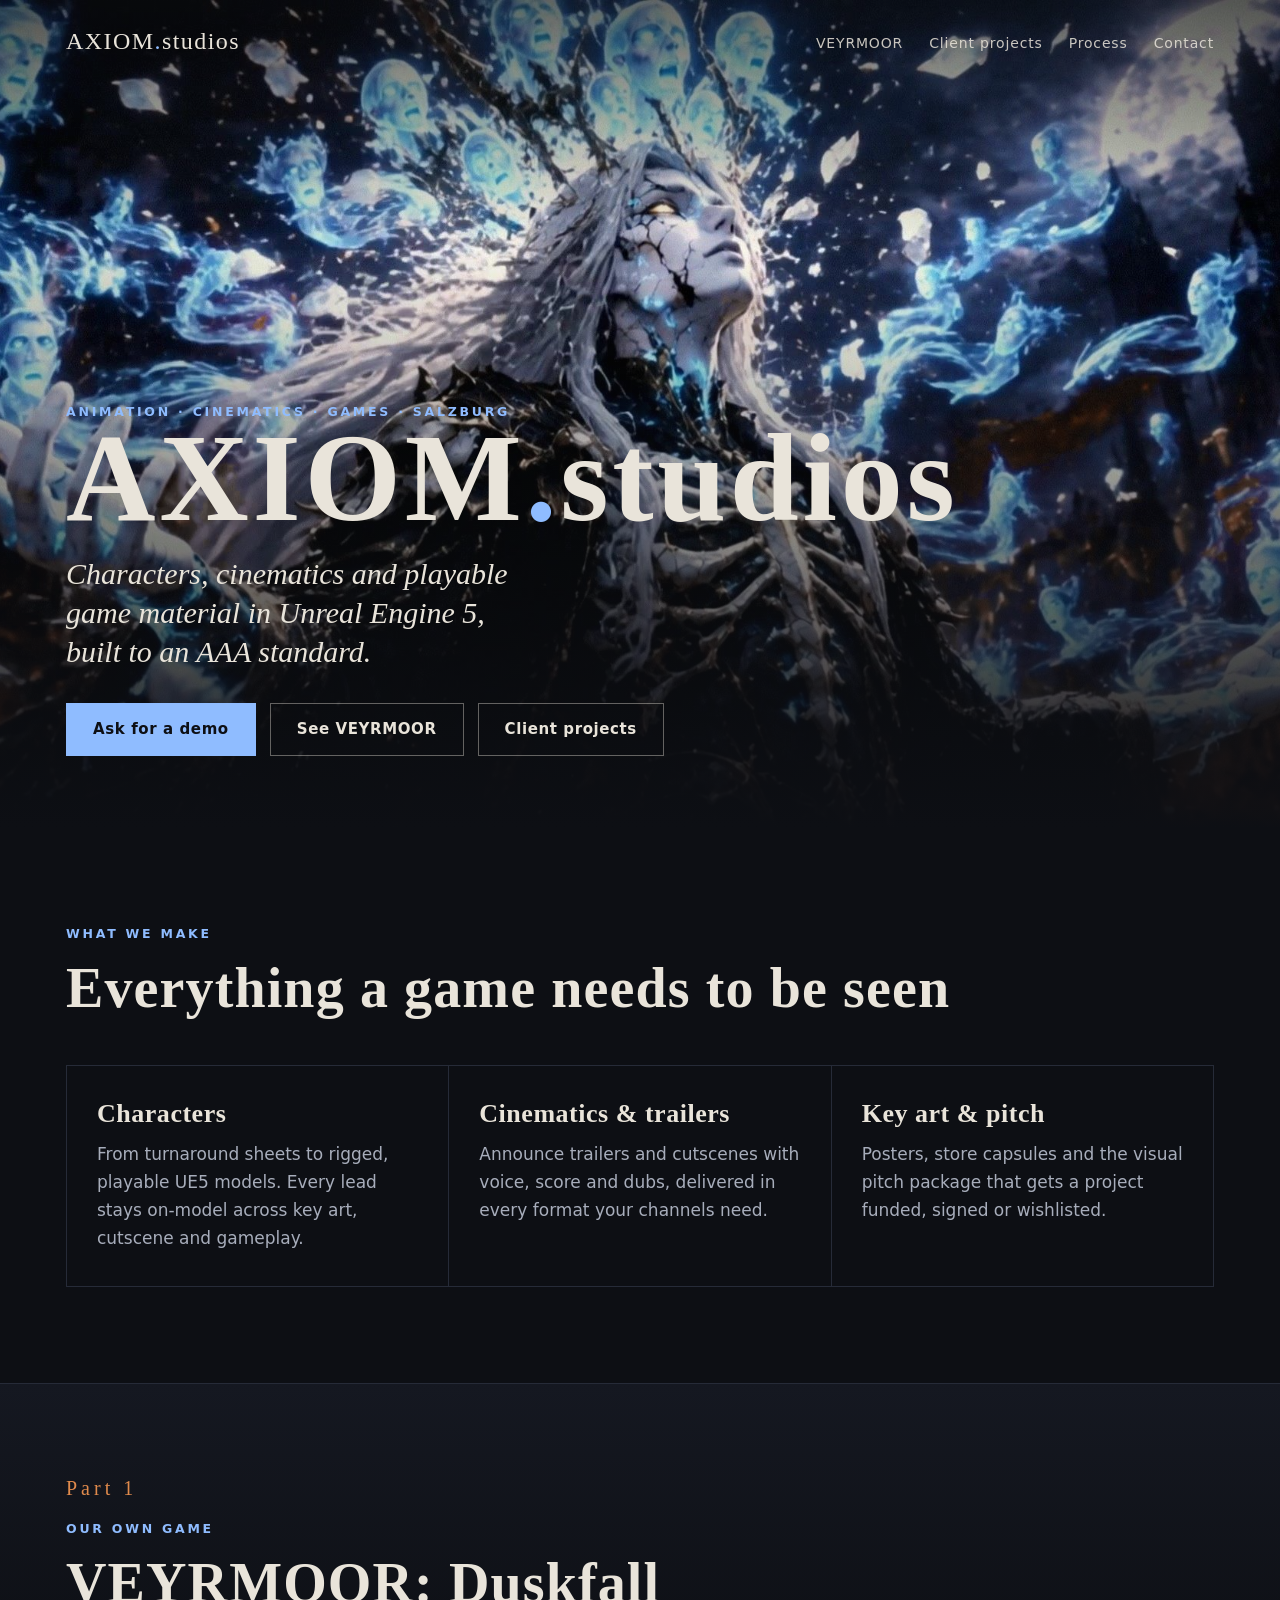
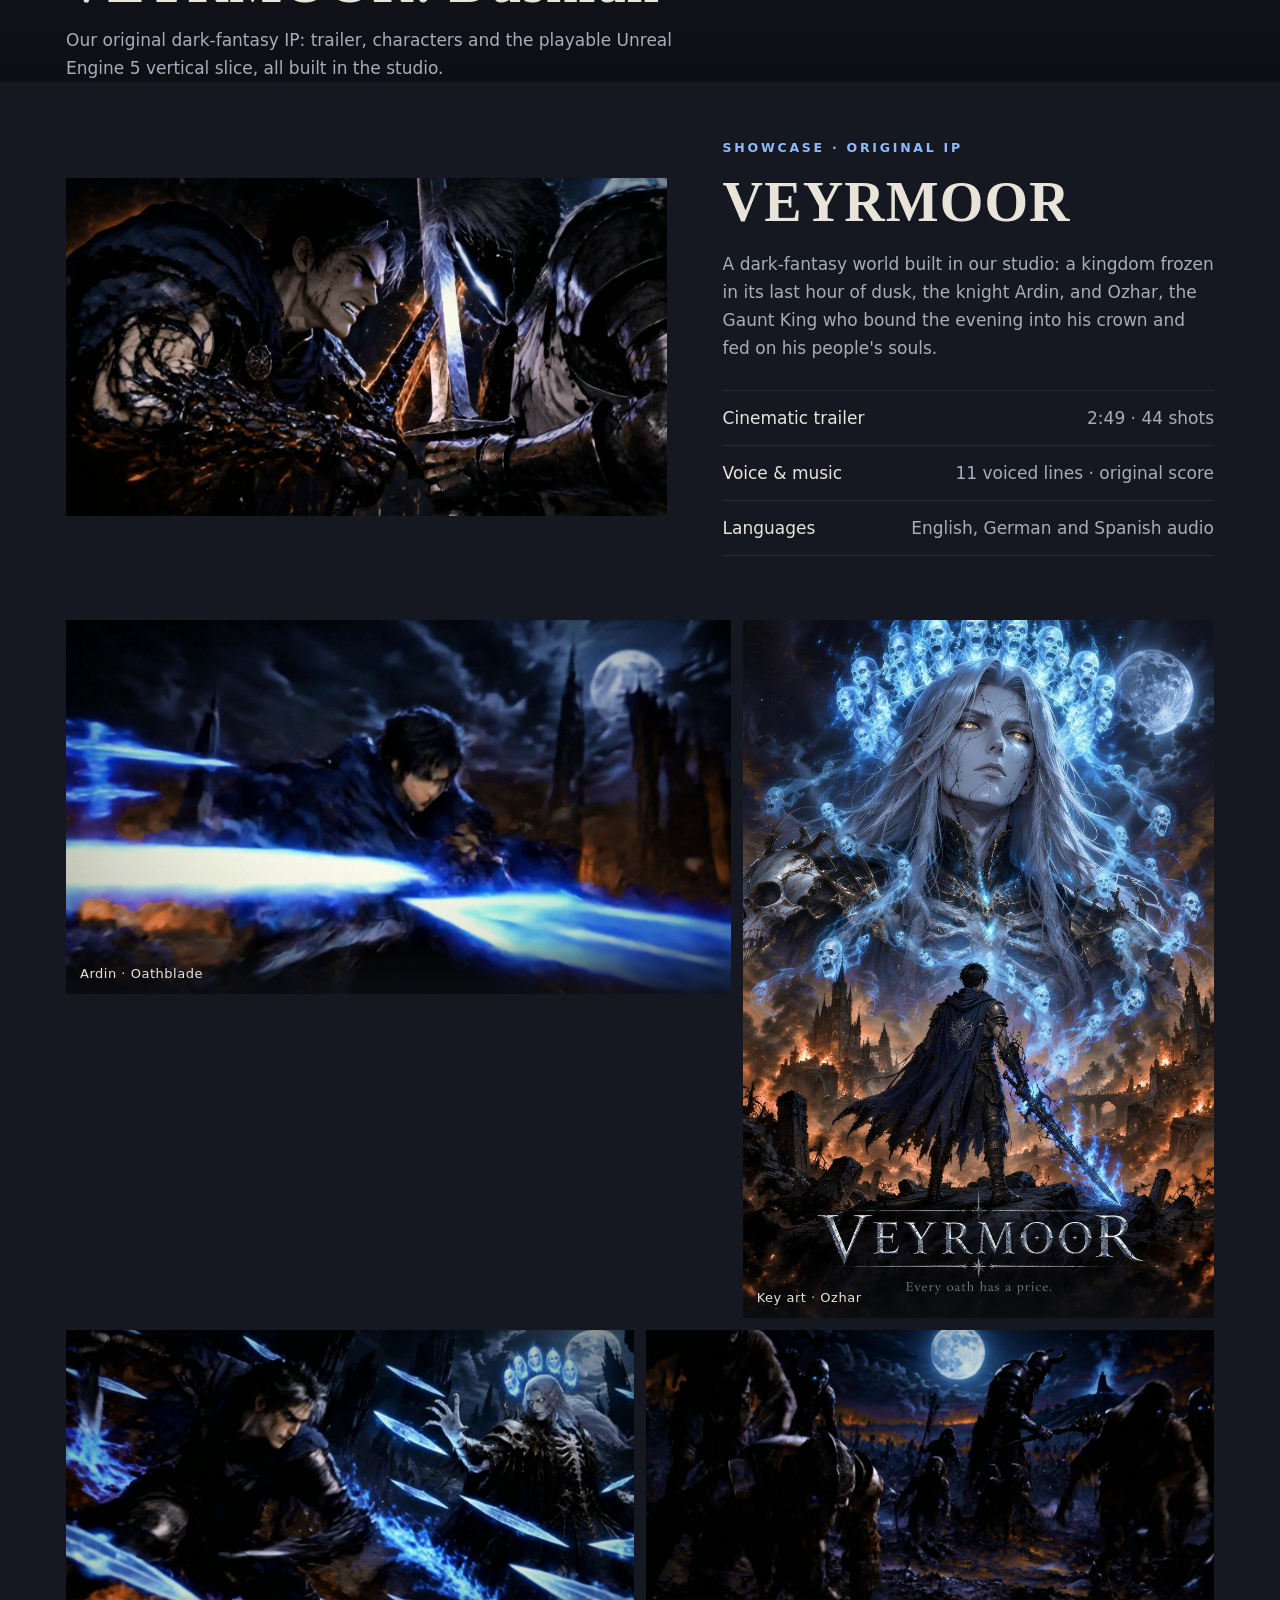
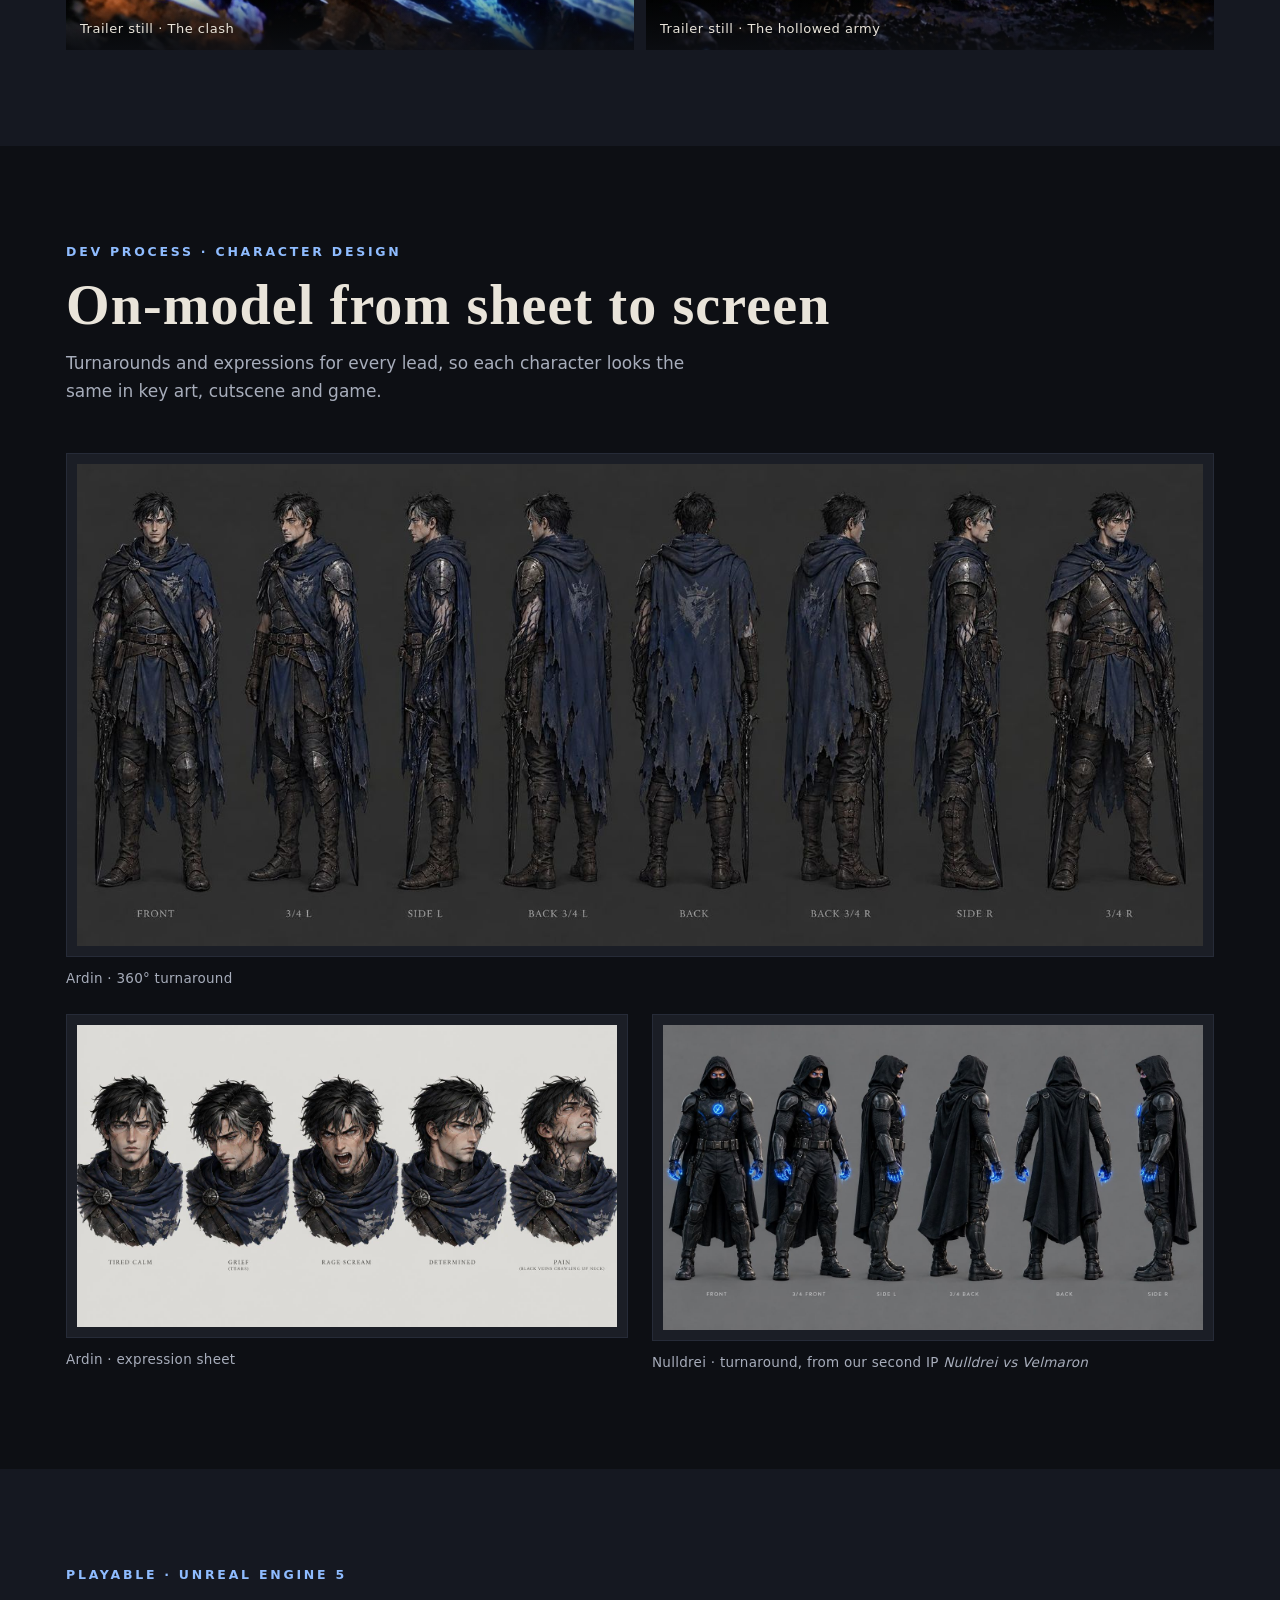
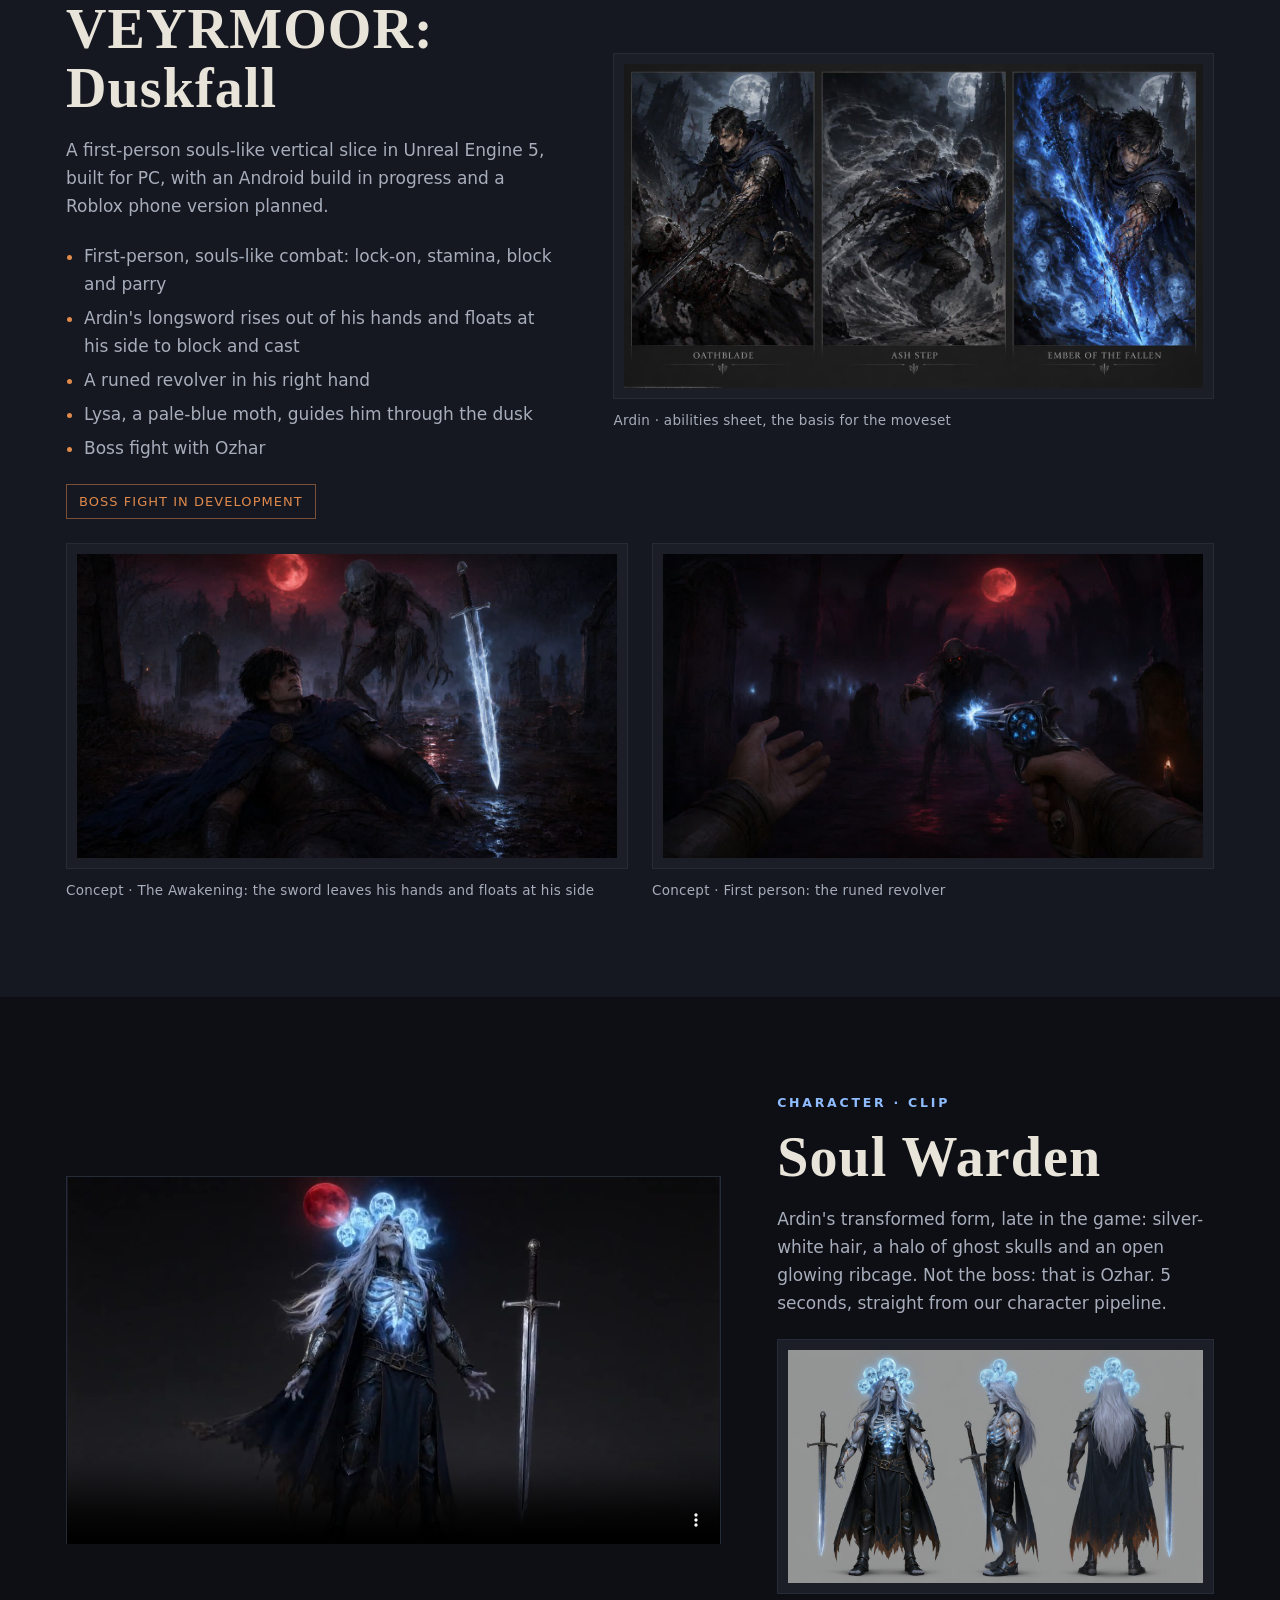
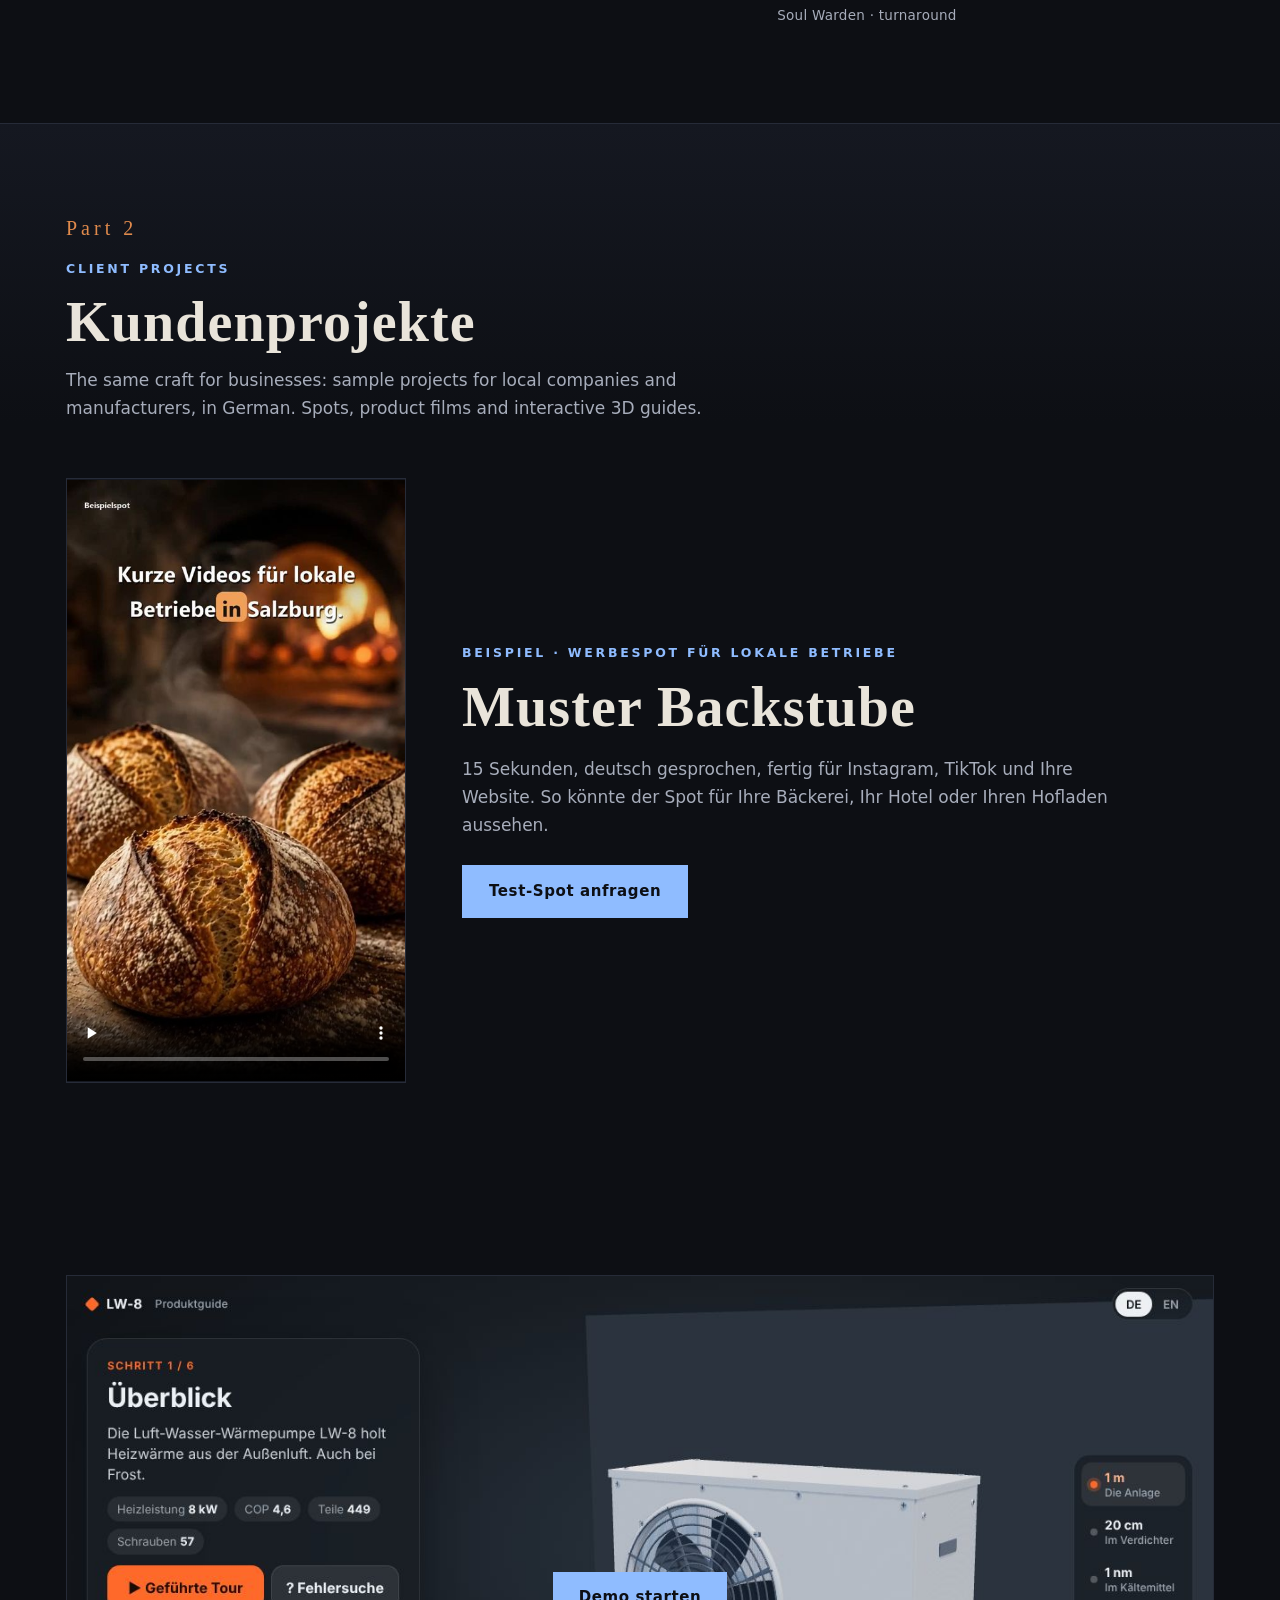
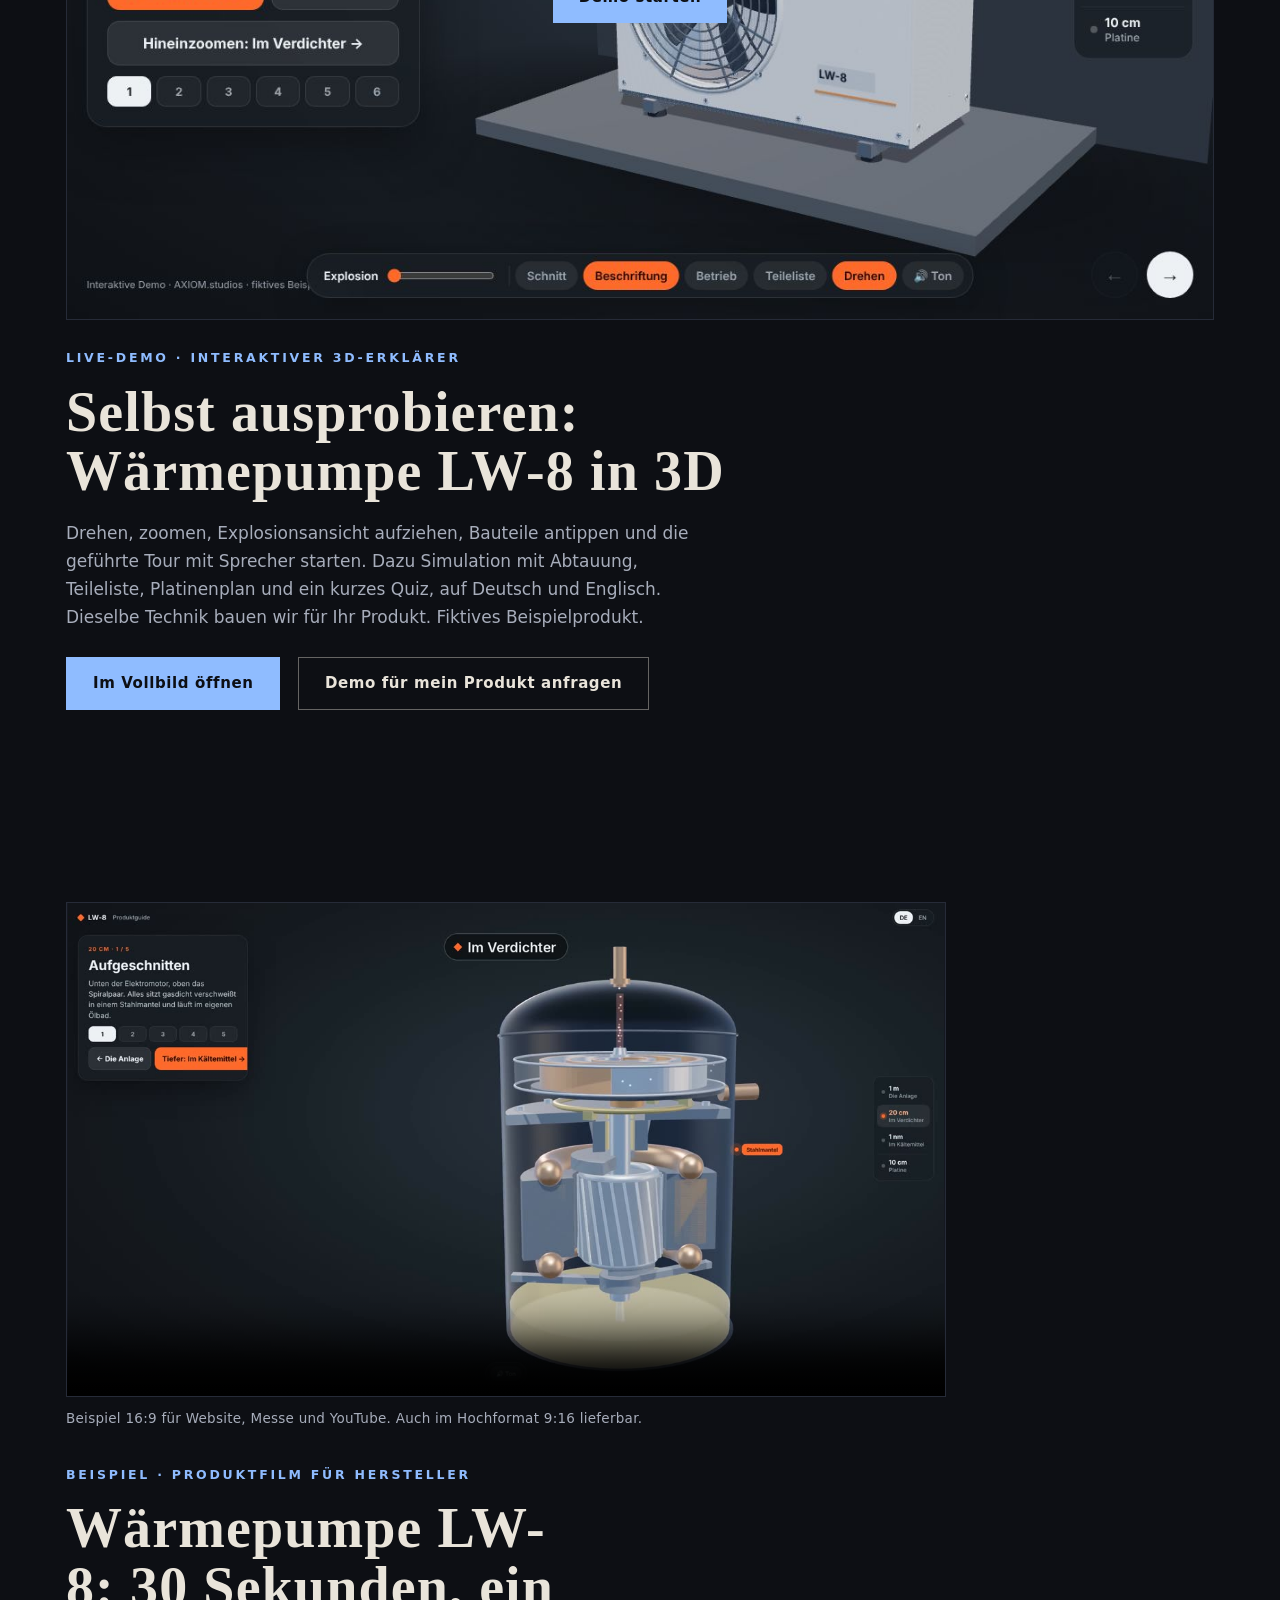
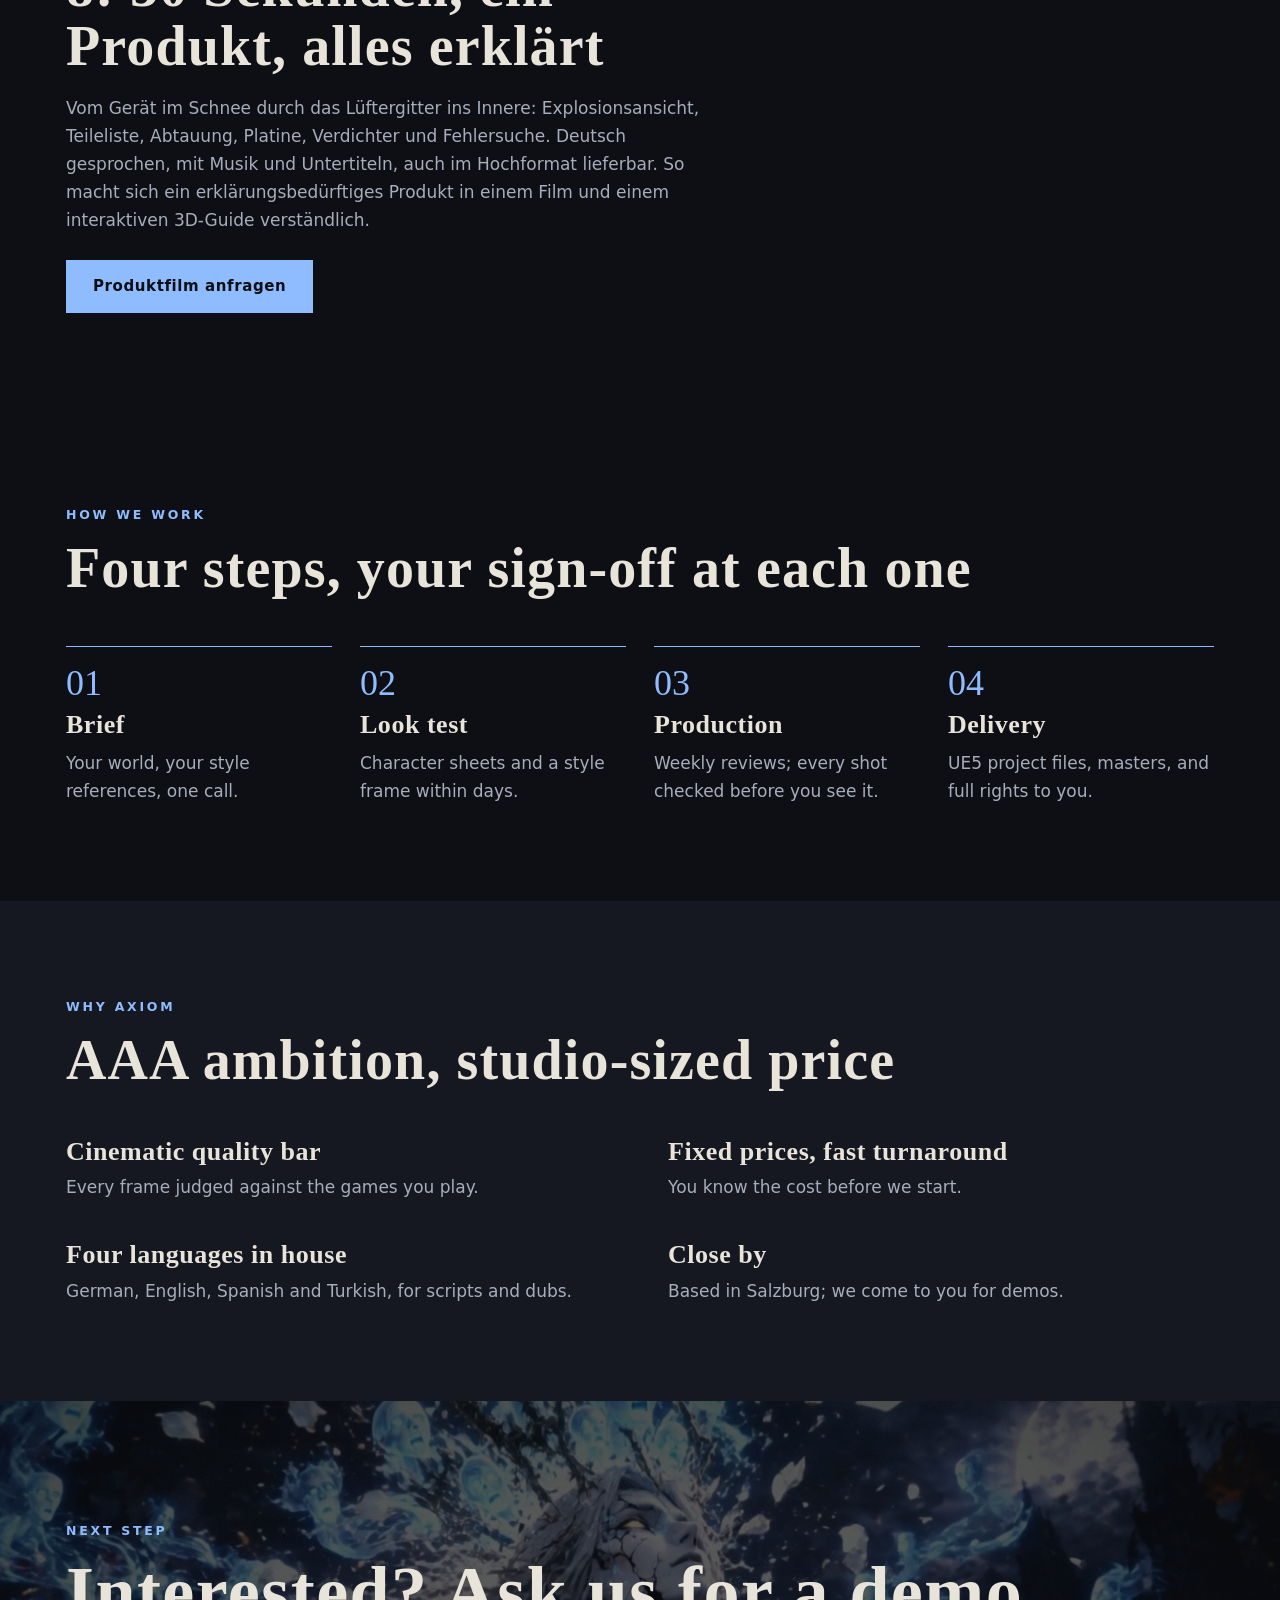
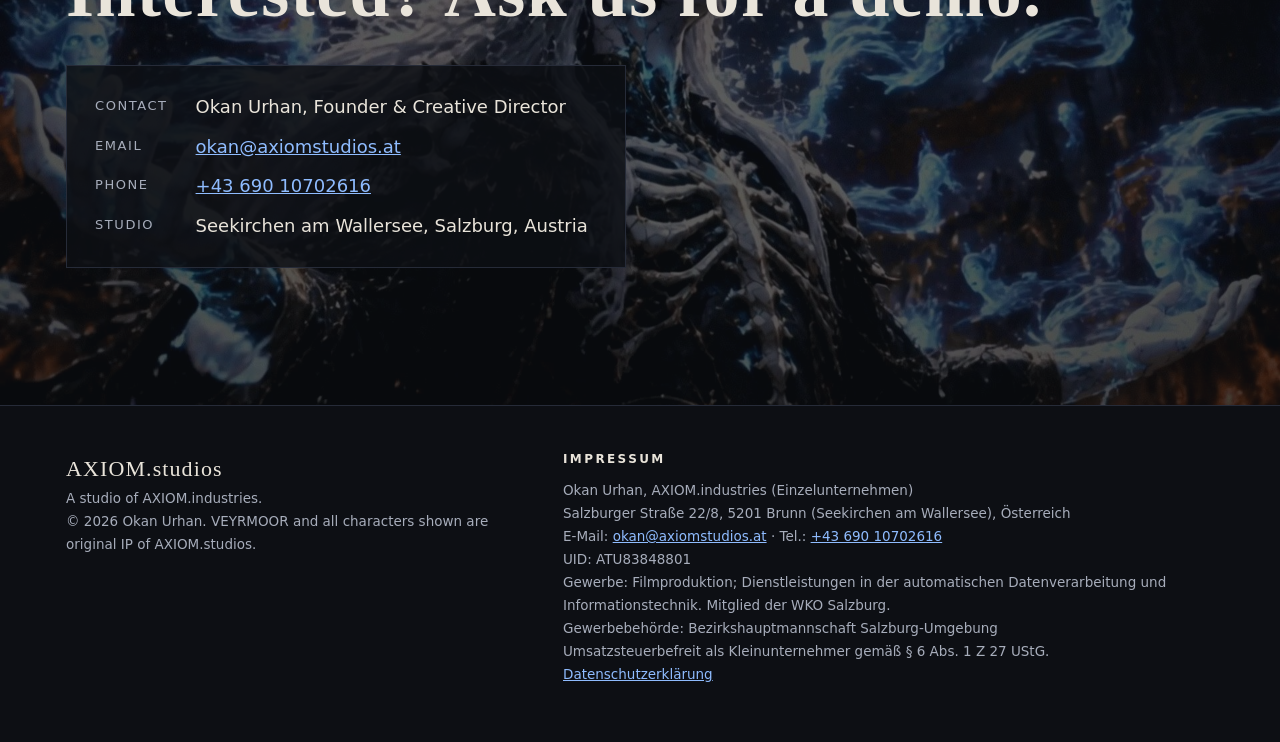
==== commit 826d791c: "Update VEYRMOOR section from art bible v5.4 Co-Authored-By: Claude Sonnet 5.5 <noreply@anthropic.com" ====
--- a/index.html
+++ b/index.html
@@ -241,7 +241,7 @@
       <div>
         <p class="eyebrow">Showcase · Original IP</p>
         <h2 style="margin-top:14px">VEYRMOOR</h2>
-        <p class="lede" style="margin-top:18px">A dark-fantasy world built in our studio: the exiled guard Ardin against Ozhar, the king who ate his kingdom's souls.</p>
+        <p class="lede" style="margin-top:18px">A dark-fantasy world built in our studio: a kingdom frozen in its last hour of dusk, the knight Ardin, and Ozhar, the Gaunt King who bound the evening into his crown and fed on his people's souls.</p>
         <ul class="facts">
           <li><b>Cinematic trailer</b><span>2:49 · 44 shots</span></li>
           <li><b>Voice &amp; music</b><span>11 voiced lines · original score</span></li>
@@ -279,10 +279,12 @@
     <div>
       <p class="eyebrow">Playable · Unreal Engine 5</p>
       <h2 style="margin-top:14px">VEYRMOOR: Duskfall</h2>
-      <p class="lede" style="margin-top:18px">A souls-like vertical slice in Unreal Engine 5, built for PC, with an Android build in progress and a Roblox port planned.</p>
+      <p class="lede" style="margin-top:18px">A first-person souls-like vertical slice in Unreal Engine 5, built for PC, with an Android build in progress and a Roblox phone version planned.</p>
       <ul>
-        <li>Hero brought from sheet to rigged UE5 character</li>
-        <li>Combat: lock-on, stamina, block and parry</li>
+        <li>First-person, souls-like combat: lock-on, stamina, block and parry</li>
+        <li>Ardin's longsword rises out of his hands and floats at his side to block and cast</li>
+        <li>A runed revolver in his right hand</li>
+        <li>Lysa, a pale-blue moth, guides him through the dusk</li>
         <li>Boss fight with Ozhar</li>
       </ul>
       <span class="status">Boss fight in development</span>
@@ -291,6 +293,12 @@
       <div class="sheet"><img src="img/ardin-abilities.jpg" alt="Ardin abilities sheet: Oathblade, Ash Step, Ember of the Fallen" loading="lazy"></div>
       <figcaption class="cap">Ardin · abilities sheet, the basis for the moveset</figcaption>
     </figure>
+  </div>
+<div class="wrap">
+    <div class="craft-grid">
+      <figure><div class="sheet"><img src="img/ardin-awakening.jpg" alt="Ardin on the ground, his glowing sword floating beside him" loading="lazy"></div><figcaption>Concept · The Awakening: the sword leaves his hands and floats at his side</figcaption></figure>
+      <figure><div class="sheet"><img src="img/fp-revolver.jpg" alt="First-person view: a runed revolver in the right hand firing a blue bolt" loading="lazy"></div><figcaption>Concept · First person: the runed revolver</figcaption></figure>
+    </div>
   </div>
 </section>
 
@@ -302,7 +310,9 @@
     <div>
       <p class="eyebrow">Character · Clip</p>
       <h2 style="margin-top:14px">Soul Warden</h2>
-      <p class="lede" style="margin-top:18px">The Warden turns and reveals himself: a character from the world of VEYRMOOR, 5 seconds, straight from our character pipeline.</p>
+      <p class="lede" style="margin-top:18px">Ardin's transformed form, late in the game: silver-white hair, a halo of ghost skulls and an open glowing ribcage. Not the boss: that is Ozhar. 5 seconds, straight from our character pipeline.</p>
+      <div class="sheet" style="margin-top:22px"><img src="img/soul-warden-sheet.jpg" alt="Soul Warden turnaround: front, side and back, with the floating sword" loading="lazy"></div>
+      <p class="cap" style="margin-top:10px">Soul Warden · turnaround</p>
     </div>
   </div>
 </section>
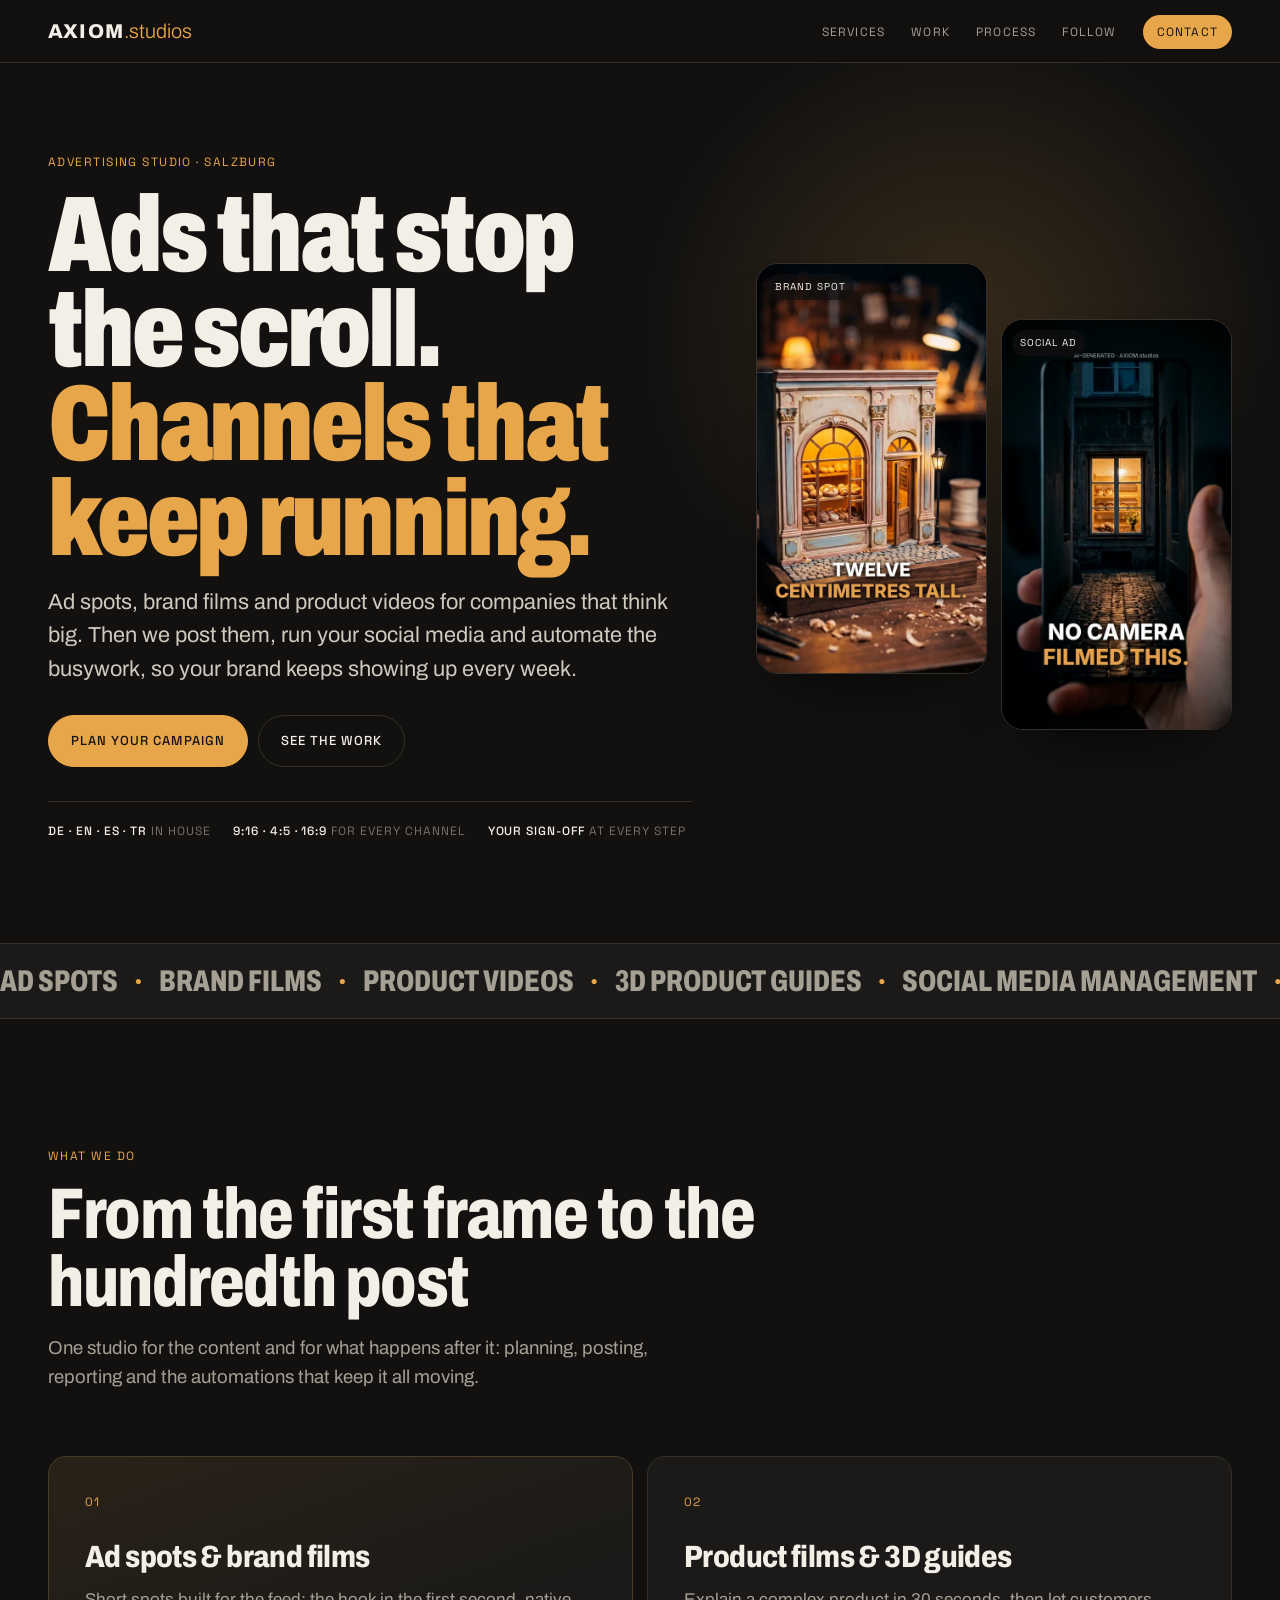
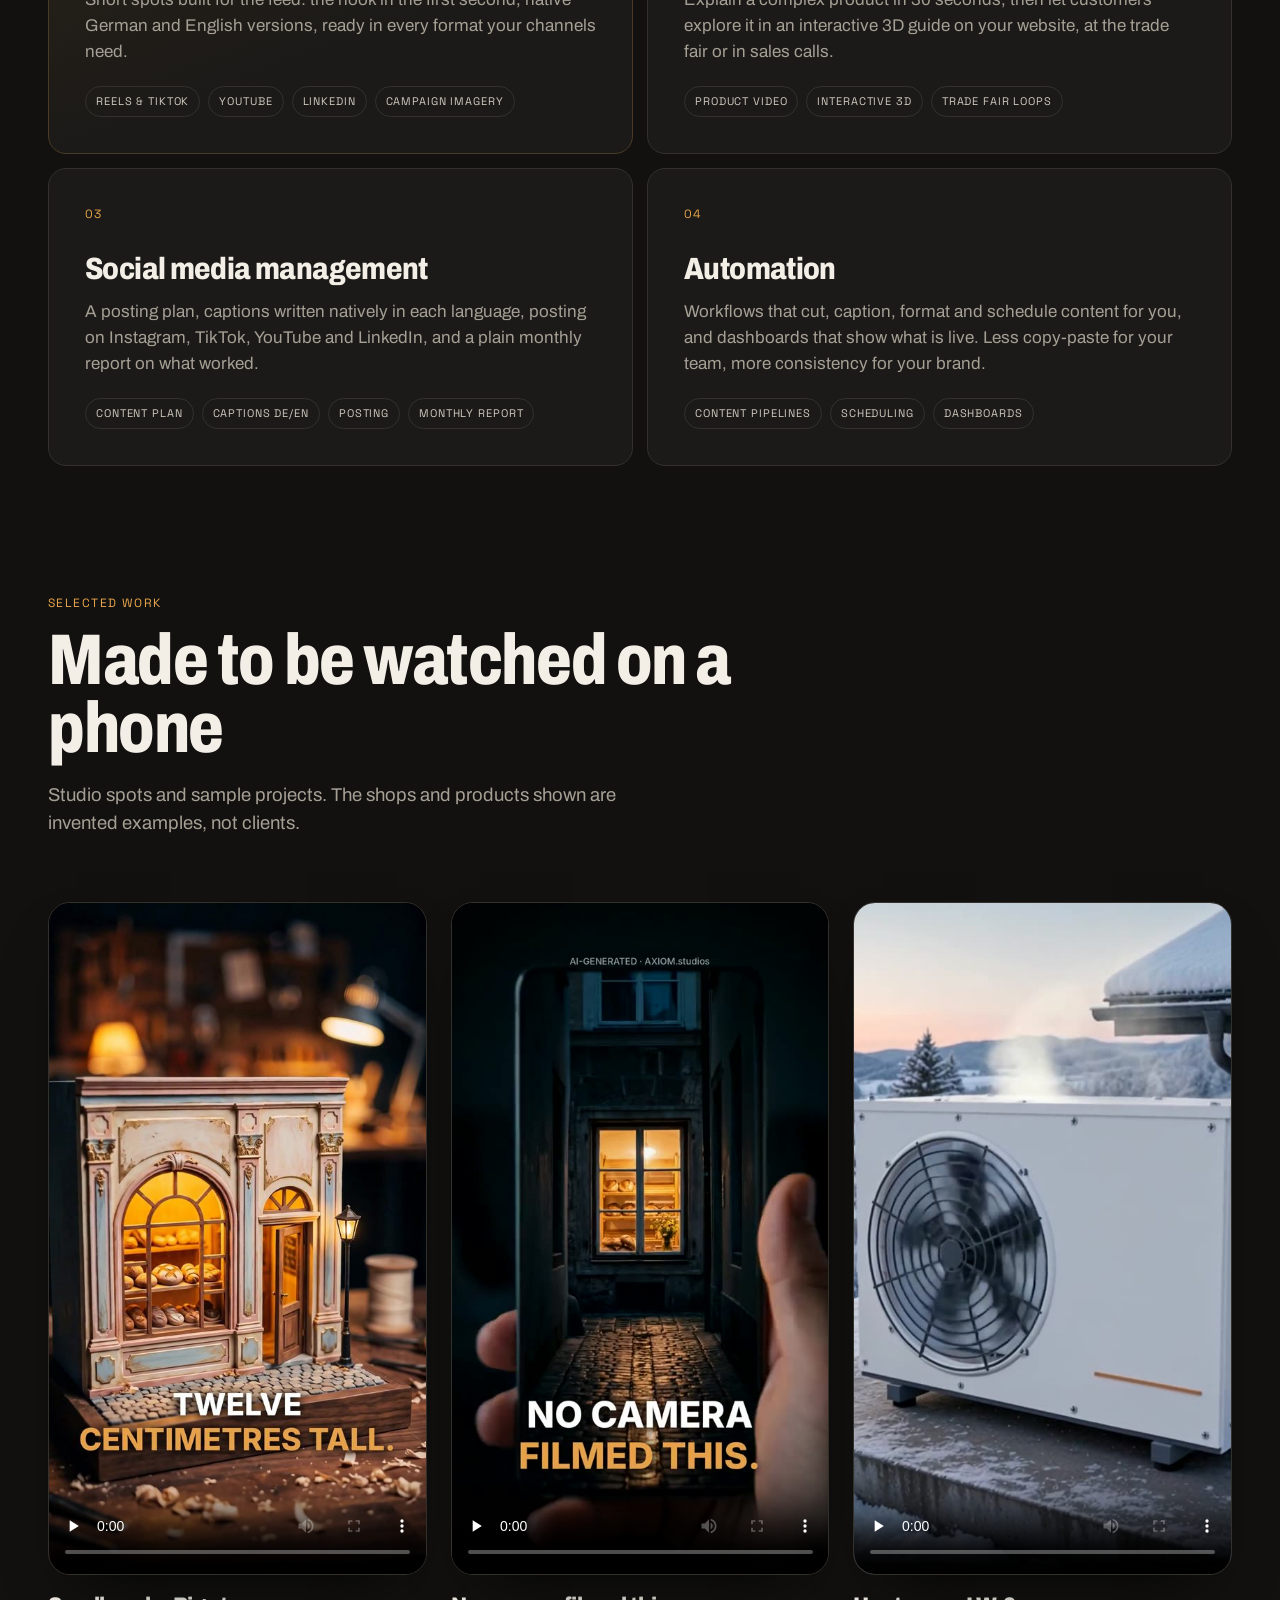
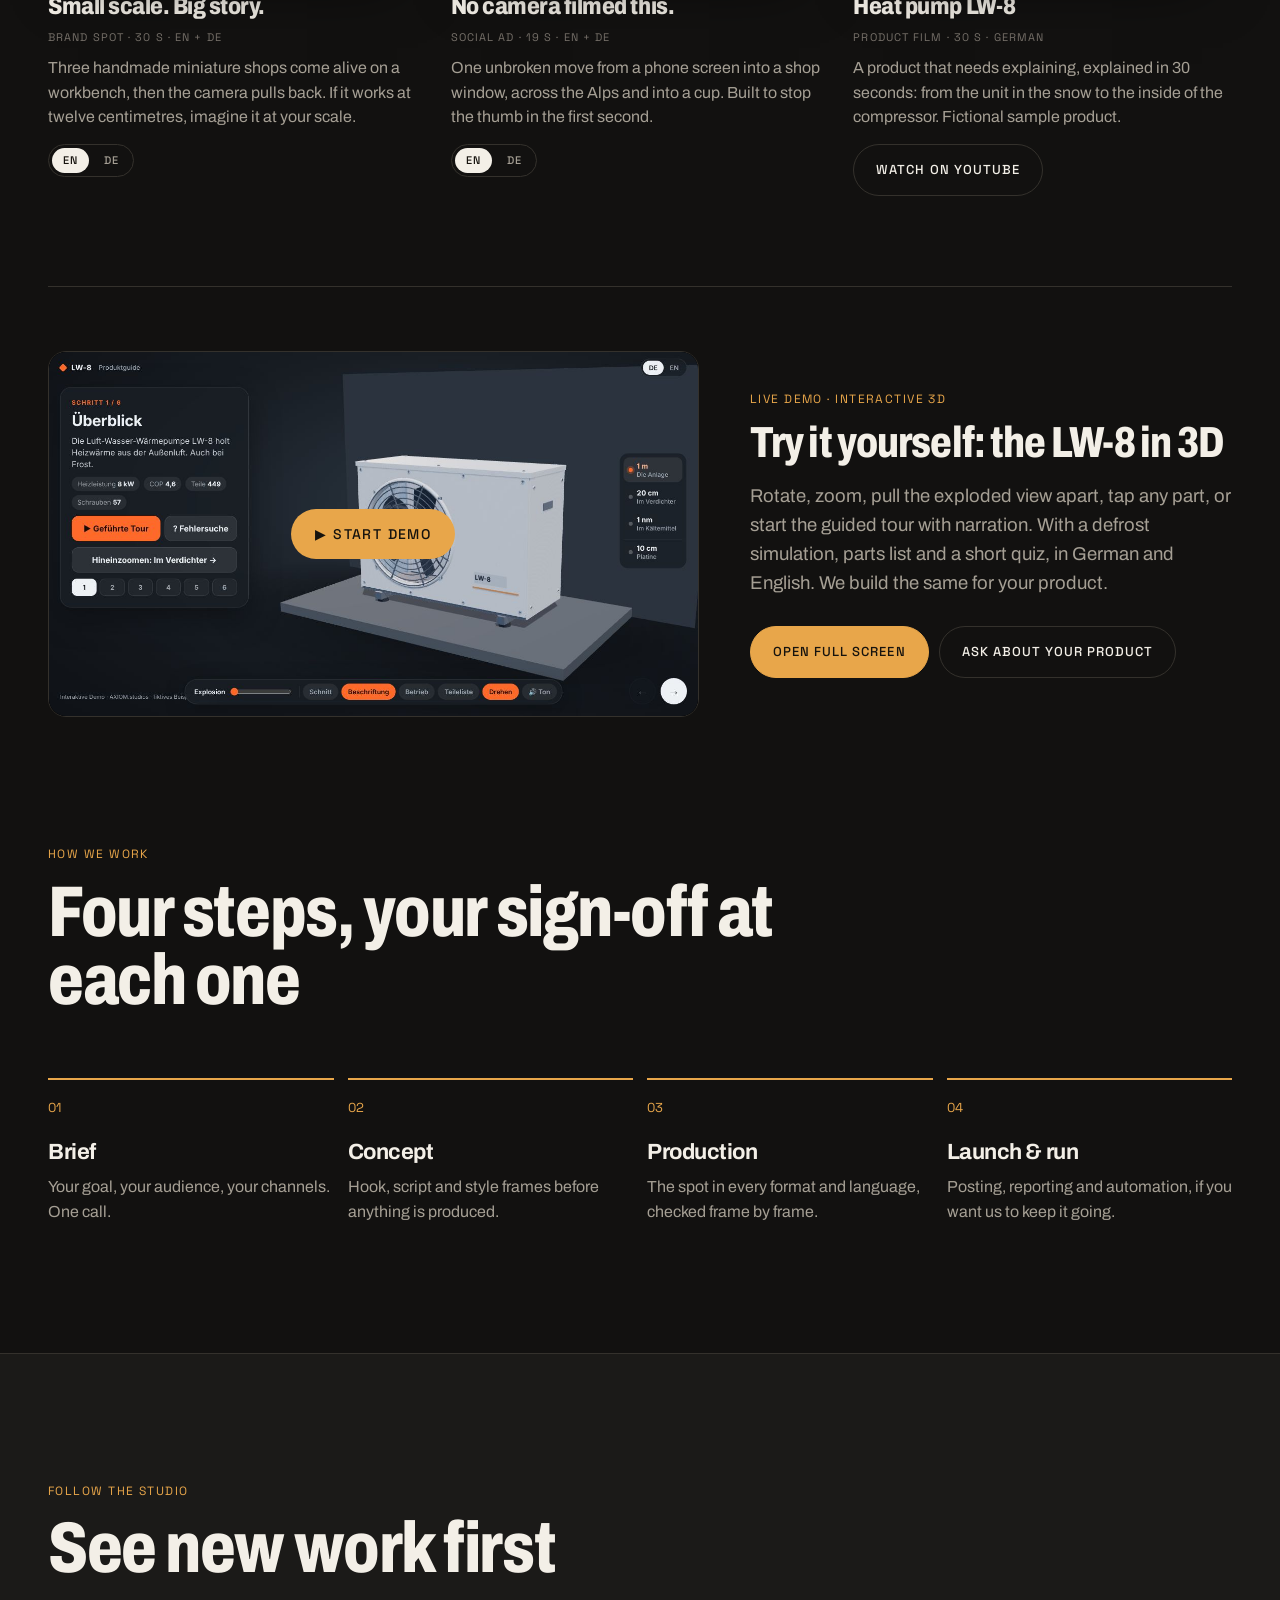
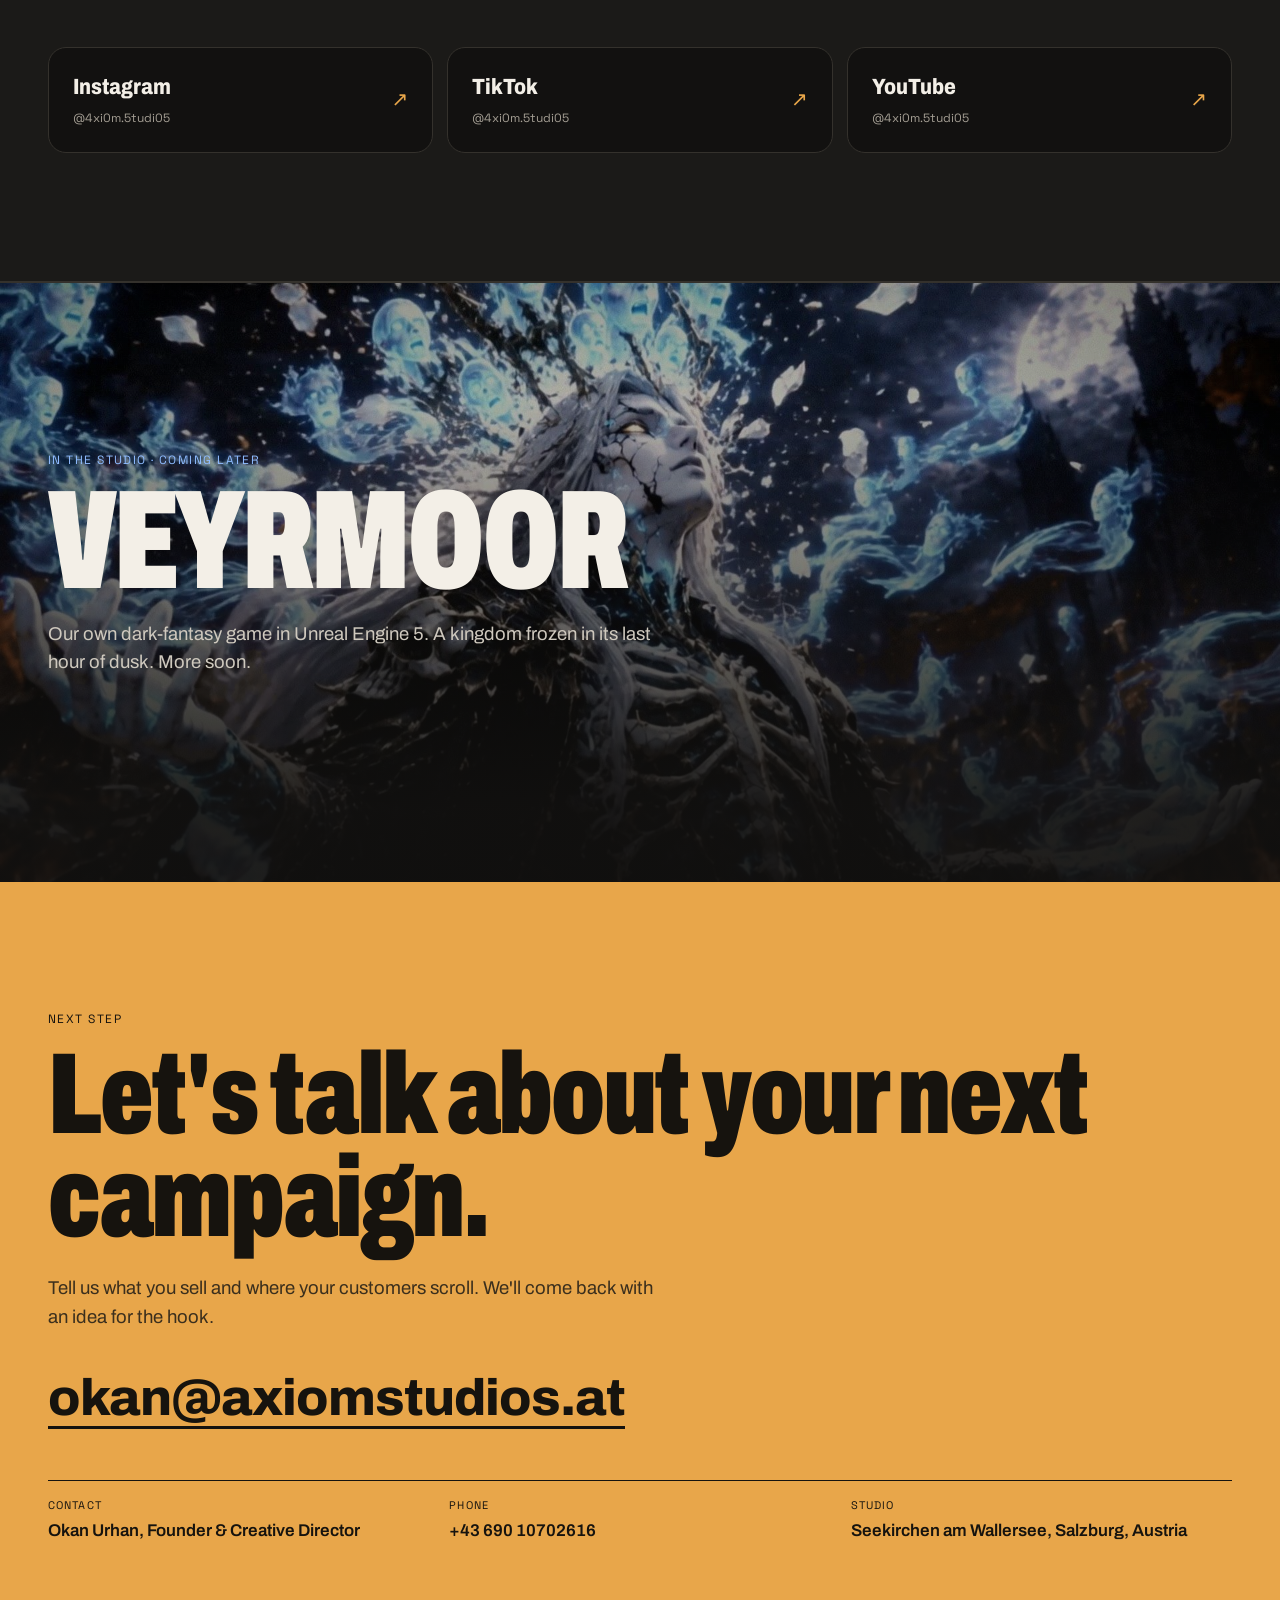
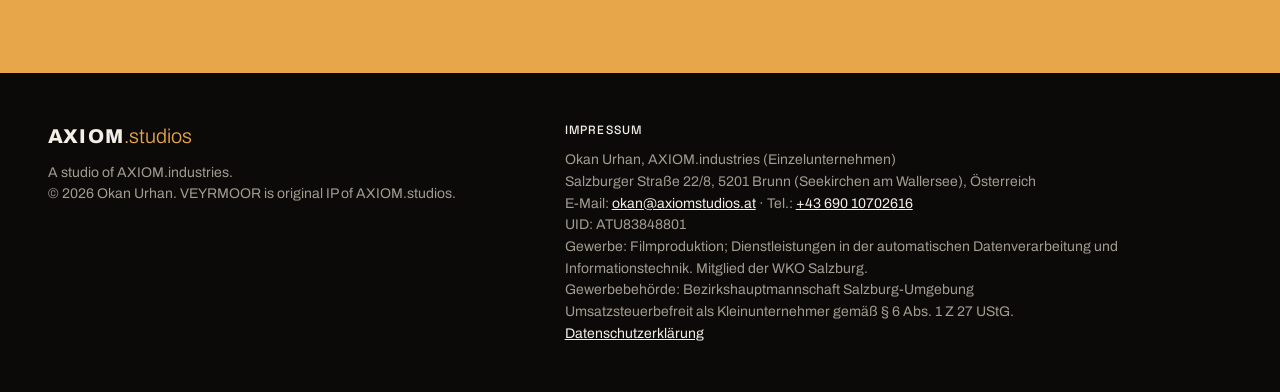
==== commit 972659d3: "Redesign: advertising studio first, VEYRMOOR as a teaser New dark/amber look matching the spots, Arc" ====
--- a/index.html
+++ b/index.html
@@ -3,417 +3,346 @@
 <head>
 <meta charset="utf-8">
 <meta name="viewport" content="width=device-width, initial-scale=1, viewport-fit=cover">
-<title>AXIOM.studios</title>
-<meta name="description" content="AXIOM.studios, Salzburg: characters, cinematics and playable game material in Unreal Engine 5.">
-<link rel="stylesheet" href="fonts.css">
+<title>AXIOM.studios · Ad films, social media, automation</title>
+<meta name="description" content="AXIOM.studios, Salzburg: ad spots, brand films and product videos for companies that think big, plus social media management and automation that keep your channels running.">
+<link rel="stylesheet" href="fonts-v2.css">
 <link rel="icon" href="favicon.svg" type="image/svg+xml">
-<link rel="apple-touch-icon" href="img/hero-ozhar.jpg">
+<link rel="apple-touch-icon" href="img/og.jpg">
 <link rel="canonical" href="https://axiomstudios.at/">
-<meta name="theme-color" content="#0d0f14">
+<meta name="theme-color" content="#121110">
 <meta property="og:type" content="website">
 <meta property="og:site_name" content="AXIOM.studios">
-<meta property="og:title" content="AXIOM.studios">
-<meta property="og:description" content="Characters, cinematics and playable game material in Unreal Engine 5. Salzburg, Austria.">
+<meta property="og:title" content="AXIOM.studios · Ad films, social media, automation">
+<meta property="og:description" content="Ad spots, brand films and product videos for companies that think big. Plus social media management and automation. Salzburg, Austria.">
 <meta property="og:url" content="https://axiomstudios.at/">
-<meta property="og:image" content="https://axiomstudios.at/img/hero-ozhar.jpg">
+<meta property="og:image" content="https://axiomstudios.at/img/og.jpg">
 <meta name="twitter:card" content="summary_large_image">
 <style>
-body{margin:0}img{max-width:100%}
-/* Layout: one dark scroll like a game's title screen: full-bleed key art, then plain sections on ash-black with a cold soul-blue accent and one ember warm note. Single dark look by choice. */
 :root{
-  --ash:#0d0f14; --ash-2:#151821; --line:#262b38;
-  --bone:#e9e4da; --mist:#a7adbb;
-  --soul:#8fbcff; --ember:#e08a4c;
-  --display:"Cormorant SC","Cormorant Garamond",Georgia,serif;
-  --italic:"Cormorant",Georgia,serif;
-  --body:"Figtree","Segoe UI",system-ui,sans-serif;
-  color-scheme:dark;
+  --bg:#121110; --bg-2:#1b1a18; --bg-3:#24221f; --line:#34312c;
+  --text:#f3efe7; --mute:#a59f94; --dim:#77716a;
+  --amber:#e8a64a; --amber-2:#f4c27a; --ink:#16130e;
+  --display:"Archivo","Arial Narrow",Arial,sans-serif;
+  --body:"Archivo",system-ui,-apple-system,"Segoe UI",sans-serif;
+  --mono:"Space Grotesk",ui-monospace,"Segoe UI",sans-serif;
+  --pad:clamp(16px,4vw,48px);
 }
 *{box-sizing:border-box}
-html{scroll-behavior:smooth}
-@media (prefers-reduced-motion:reduce){html{scroll-behavior:auto}}
-body{background:var(--ash);color:var(--bone);font-family:var(--body);font-size:17px;line-height:1.65;-webkit-font-smoothing:antialiased}
-a{color:var(--soul)}
-a:focus-visible{outline:2px solid var(--soul);outline-offset:3px}
-.wrap{max-width:1180px;margin:0 auto;padding-left:max(16px,env(safe-area-inset-left,0px));padding-right:max(16px,env(safe-area-inset-right,0px))}
-.eyebrow{font-family:var(--body);font-size:12.5px;font-weight:600;letter-spacing:.22em;text-transform:uppercase;color:var(--soul)}
-h1,h2,h3{font-family:var(--display);font-weight:700;letter-spacing:.02em;text-wrap:balance;margin:0;line-height:1.05}
-h2{font-size:clamp(34px,5vw,56px)}
-h3{font-size:26px}
-p{margin:0}
-.lede{color:var(--mist);max-width:60ch}
+html{scroll-behavior:smooth;-webkit-text-size-adjust:100%}
+body{margin:0;background:var(--bg);color:var(--text);font-family:var(--body);font-size:17px;line-height:1.55;-webkit-font-smoothing:antialiased;overflow-x:hidden}
+img,video{display:block;max-width:100%}
+a{color:inherit}
+.wrap{max-width:1320px;margin:0 auto;padding:0 var(--pad)}
+.eyebrow{font-family:var(--mono);font-size:12px;letter-spacing:.12em;text-transform:uppercase;margin:0;color:var(--amber)}
+h1,h2,h3{font-family:var(--display);margin:0;letter-spacing:-.02em}
+h2{font-size:clamp(36px,5.6vw,80px);font-weight:800;font-stretch:78%;line-height:.95;margin-top:14px}
+h3{font-size:22px;font-weight:700;line-height:1.15}
+.lede{font-size:clamp(17px,1.45vw,20px);max-width:56ch;color:var(--mute);margin:18px 0 0}
+.btn{display:inline-flex;align-items:center;gap:10px;font-family:var(--mono);font-weight:500;font-size:13px;letter-spacing:.08em;text-transform:uppercase;text-decoration:none;padding:15px 22px;border-radius:999px;background:var(--amber);color:var(--ink);border:1.5px solid var(--amber);transition:background .15s,color .15s,border-color .15s}
+.btn:hover{background:var(--amber-2);border-color:var(--amber-2)}
+.btn.ghost{background:transparent;color:var(--text);border-color:var(--line)}
+.btn.ghost:hover{border-color:var(--text)}
+.row{display:flex;flex-wrap:wrap;gap:10px;margin-top:28px}
+section{padding:clamp(72px,10vw,140px) 0}
+.head{max-width:860px;margin-bottom:clamp(36px,5vw,64px)}
 
 /* nav */
-nav{position:absolute;inset:0 0 auto;z-index:2}
-nav .wrap{display:flex;justify-content:space-between;align-items:center;padding-block:22px}
-.mark{font-family:var(--display);font-size:24px;letter-spacing:.06em;color:var(--bone);text-decoration:none}
-.mark span{color:var(--soul)}
-nav ul{display:flex;gap:26px;list-style:none;margin:0;padding:0}
-nav ul a{color:var(--bone);text-decoration:none;font-size:14px;letter-spacing:.06em;opacity:.85}
-nav ul a:hover{opacity:1;color:var(--soul)}
-@media (max-width:640px){nav ul{display:none}}
+.top{position:sticky;top:0;z-index:20;background:rgba(18,17,16,.86);backdrop-filter:blur(10px);-webkit-backdrop-filter:blur(10px);border-bottom:1px solid var(--line)}
+.top .wrap{display:flex;align-items:center;justify-content:space-between;height:62px;gap:16px}
+.mark{font-family:var(--display);font-weight:800;font-size:20px;letter-spacing:.06em;text-decoration:none}
+.mark span{font-weight:300;letter-spacing:0;color:var(--amber)}
+.top ul{display:flex;gap:26px;list-style:none;margin:0;padding:0;align-items:center}
+.top li a{font-family:var(--mono);font-size:12px;letter-spacing:.1em;text-transform:uppercase;text-decoration:none;color:var(--mute)}
+.top li a:hover{color:var(--text)}
+.top .cta{color:var(--ink);background:var(--amber);padding:9px 14px;border-radius:999px}
+.top .cta:hover{color:var(--ink);background:var(--amber-2)}
+@media (max-width:820px){.top li:not(:last-child){display:none}}
 
 /* hero */
-.hero{position:relative;min-height:min(92vh,860px);display:flex;align-items:flex-end;overflow:hidden}
-.hero img{position:absolute;inset:0;width:100%;height:100%;object-fit:cover;object-position:35% 30%}
-.hero::after{content:"";position:absolute;inset:0;background:linear-gradient(180deg,rgba(13,15,20,.55) 0%,rgba(13,15,20,0) 30%,rgba(13,15,20,.35) 55%,var(--ash) 100%)}
-.hero .wrap{position:relative;z-index:1;padding-block:0 72px;width:100%}
-.hero h1{font-size:clamp(52px,10vw,124px);line-height:.92;letter-spacing:.03em}
-.hero h1 span{color:var(--soul)}
-.hero .tag{font-family:var(--italic);font-style:italic;font-size:clamp(22px,2.6vw,30px);color:var(--bone);max-width:30ch;margin-top:18px;line-height:1.3}
-.hero .row{display:flex;flex-wrap:wrap;gap:14px;margin-top:32px;align-items:center}
-.btn{display:inline-block;padding:13px 26px;border:1px solid var(--soul);color:var(--ash);background:var(--soul);text-decoration:none;font-weight:600;letter-spacing:.04em;font-size:15px}
-.btn.ghost{background:transparent;color:var(--bone);border-color:rgba(233,228,218,.4)}
-.btn:hover{filter:brightness(1.08)}
-
-section{padding-block:96px}
-.head{display:flex;flex-direction:column;gap:14px;margin-bottom:48px}
+.hero{padding:clamp(40px,7vw,96px) 0 clamp(56px,8vw,110px);position:relative;overflow:hidden}
+.hero::before{content:"";position:absolute;inset:-20% -10% auto auto;width:70vw;height:70vw;max-width:900px;max-height:900px;background:radial-gradient(closest-side,rgba(232,166,74,.18),transparent 70%);pointer-events:none}
+.hero-grid{display:grid;grid-template-columns:1.15fr .85fr;gap:clamp(28px,5vw,72px);align-items:center;position:relative}
+@media (max-width:900px){.hero-grid{grid-template-columns:1fr}}
+.hero h1{font-size:clamp(48px,8.4vw,128px);font-weight:900;font-stretch:72%;line-height:.88;letter-spacing:-.03em;margin-top:18px}
+.hero h1 em{font-style:normal;color:var(--amber)}
+.hero .lede{font-size:clamp(18px,1.7vw,22px);color:#cfc9be}
+.trust{display:flex;flex-wrap:wrap;gap:8px 22px;margin-top:34px;padding-top:20px;border-top:1px solid var(--line);font-family:var(--mono);font-size:12px;letter-spacing:.08em;text-transform:uppercase;color:var(--dim)}
+.trust b{color:var(--text);font-weight:500}
+.reel{display:grid;grid-template-columns:1fr 1fr;gap:14px;align-items:start}
+.reel .phone:nth-child(2){margin-top:56px}
+@media (max-width:900px){.reel{max-width:520px}}
+
+/* phone video frame */
+.phone{position:relative;border-radius:22px;overflow:hidden;background:#000;border:1px solid var(--line);aspect-ratio:9/16;box-shadow:0 30px 60px -30px rgba(0,0,0,.8)}
+.phone video{width:100%;height:100%;object-fit:cover}
+.phone .label{position:absolute;left:10px;top:10px;font-family:var(--mono);font-size:10px;letter-spacing:.1em;text-transform:uppercase;background:rgba(18,17,16,.7);padding:5px 8px;border-radius:999px;pointer-events:none}
+
+/* ticker */
+.ticker{border-top:1px solid var(--line);border-bottom:1px solid var(--line);overflow:hidden;background:var(--bg-2)}
+.ticker div{display:flex;width:max-content;animation:tick 45s linear infinite}
+.ticker span{font-family:var(--display);font-weight:800;font-stretch:72%;text-transform:uppercase;font-size:clamp(20px,2.6vw,30px);padding:14px 0;white-space:nowrap;color:var(--mute)}
+.ticker span::after{content:"●";color:var(--amber);font-size:.4em;vertical-align:.5em;padding:0 1.4em}
+@keyframes tick{to{transform:translateX(-50%)}}
+@media (prefers-reduced-motion:reduce){.ticker div{animation:none}}
 
 /* services */
-.services{display:grid;grid-template-columns:repeat(3,minmax(0,1fr));gap:1px;background:var(--line);border:1px solid var(--line)}
-.services article{background:var(--ash);padding:34px 30px;display:flex;flex-direction:column;gap:12px}
-.services p{color:var(--mist)}
-@media (max-width:820px){.services{grid-template-columns:1fr}}
-
-/* showcase */
-.showcase{background:var(--ash-2)}
-.split{display:grid;grid-template-columns:1.1fr .9fr;gap:56px;align-items:center}
-.split img{width:100%;height:auto;display:block}
-.facts{list-style:none;padding:0;margin:28px 0 0;display:grid;gap:0;border-top:1px solid var(--line)}
-.facts li{display:flex;justify-content:space-between;gap:16px;padding:13px 0;border-bottom:1px solid var(--line);font-variant-numeric:tabular-nums}
-.facts b{font-weight:500;color:var(--bone)}
-.facts span{color:var(--mist);text-align:right}
-@media (max-width:860px){.split{grid-template-columns:1fr;gap:32px}}
-.gallery{display:grid;grid-template-columns:repeat(12,minmax(0,1fr));gap:12px;margin-top:64px}
-.gallery figure{margin:0;position:relative;overflow:hidden;background:var(--ash)}
-.gallery img{width:100%;height:100%;object-fit:cover;display:block;transition:transform .6s ease}
-.gallery figure:hover img{transform:scale(1.03)}
-@media (prefers-reduced-motion:reduce){.gallery img{transition:none}}
-.gallery figcaption{position:absolute;left:0;right:0;bottom:0;padding:24px 14px 10px;font-size:13px;letter-spacing:.04em;color:var(--bone);background:linear-gradient(transparent,rgba(13,15,20,.85))}
-.g-a{grid-column:span 7;aspect-ratio:16/9}
-.g-b{grid-column:span 5;aspect-ratio:auto}
-.g-c{grid-column:span 6;aspect-ratio:16/9}
-.g-d{grid-column:span 6;aspect-ratio:16/9}
-@media (max-width:700px){.g-a,.g-b,.g-c,.g-d{grid-column:span 12}.g-b{aspect-ratio:16/10}}
-
-/* craft */
-.sheet{background:#1b1e26;border:1px solid var(--line);padding:10px}
-.sheet img{display:block;width:100%;height:auto}
-.craft-grid{display:grid;grid-template-columns:repeat(2,minmax(0,1fr));gap:24px;margin-top:24px}
-.craft-grid figure{margin:0;display:flex;flex-direction:column;gap:10px}
-.craft-grid figcaption,.cap{font-size:13.5px;color:var(--mist);letter-spacing:.02em}
-@media (max-width:760px){.craft-grid{grid-template-columns:1fr}}
-
-/* playable */
-.play{display:grid;grid-template-columns:.9fr 1.1fr;gap:56px;align-items:center}
-.play ul{margin:22px 0 0;padding-left:18px;color:var(--mist);display:grid;gap:6px}
-.play ul li::marker{color:var(--ember)}
-.status{display:inline-block;margin-top:22px;font-size:13px;letter-spacing:.08em;text-transform:uppercase;color:var(--ember);border:1px solid rgba(224,138,76,.5);padding:6px 12px}
-@media (max-width:860px){.play{grid-template-columns:1fr;gap:28px}}
-
-/* spot */
-.spot{display:grid;grid-template-columns:minmax(0,340px) 1fr;gap:56px;align-items:center}
-.spot video{display:block;width:100%;height:auto;aspect-ratio:9/16;background:var(--ash-2);border:1px solid var(--line)}
-.price{display:flex;align-items:baseline;gap:12px;margin-top:26px;flex-wrap:wrap}
-.price b{font-family:var(--display);font-size:44px;color:var(--ember);line-height:1}
-.price span{color:var(--mist)}
-.spot .btn{margin-top:26px}
-@media (max-width:860px){
-.spot{grid-template-columns:1fr;gap:28px}.spot video{max-width:340px}}
-.demo{display:grid;gap:28px}
-.demo .frame{position:relative;width:100%;aspect-ratio:16/9;background:var(--ash-2);border:1px solid var(--line);overflow:hidden}
-.demo iframe{position:absolute;inset:0;width:100%;height:100%;border:0}
-.demo .start{position:absolute;inset:0;display:flex;flex-direction:column;align-items:center;justify-content:center;gap:14px;background:url(img/waermepumpe-demo-poster.jpg) center/cover;cursor:pointer;border:0;color:var(--bone);font:inherit}
-.demo .start span{background:var(--soul);color:var(--ash);padding:13px 26px;font-weight:600;letter-spacing:.04em;font-size:15px}
-.demotxt{max-width:720px}
-@media (max-width:860px){.demo .frame{aspect-ratio:9/15}}.demotxt .btn{margin-top:26px;margin-right:12px}
-.film{max-width:880px}
-.film figure{margin:0;display:flex;flex-direction:column;gap:10px}
-.film video{display:block;width:100%;height:auto;background:var(--ash-2);border:1px solid var(--line)}
-.film .q video{aspect-ratio:16/9}
-.filmtxt{margin-top:36px;max-width:720px}.filmtxt .btn{margin-top:26px}
-
-/* parts */
-.part{padding-block:88px 0;background:linear-gradient(180deg,var(--ash-2) 0%,var(--ash) 100%);border-top:1px solid var(--line)}
-.part .head{margin-bottom:0}
-.part .num{font-family:var(--display);font-size:20px;letter-spacing:.2em;color:var(--ember)}
-.part+section,.part+.showcase{padding-top:56px}
-.warden{display:grid;grid-template-columns:minmax(0,1.5fr) minmax(0,1fr);gap:56px;align-items:center}
-.warden video{display:block;width:100%;height:auto;aspect-ratio:16/9;background:var(--ash-2);border:1px solid var(--line)}
-@media (max-width:860px){.warden{grid-template-columns:1fr;gap:28px}}
+.services{display:grid;grid-template-columns:repeat(2,1fr);gap:14px}
+@media (max-width:760px){.services{grid-template-columns:1fr}}
+.svc{background:var(--bg-2);border:1px solid var(--line);border-radius:18px;padding:clamp(24px,3vw,36px);display:flex;flex-direction:column}
+.svc .n{font-family:var(--mono);font-size:12px;color:var(--amber);letter-spacing:.1em}
+.svc h3{font-size:clamp(24px,2.4vw,32px);font-weight:800;font-stretch:85%;margin-top:28px}
+.svc p{color:var(--mute);margin:12px 0 0}
+.svc ul{list-style:none;margin:20px 0 0;padding:0;display:flex;flex-wrap:wrap;gap:8px}
+.svc li{font-family:var(--mono);font-size:11px;letter-spacing:.08em;text-transform:uppercase;border:1px solid var(--line);border-radius:999px;padding:6px 10px;color:#cfc9be}
+.svc.feature{background:linear-gradient(160deg,#2a2218,var(--bg-2) 60%);border-color:#4a3b26}
+
+/* work */
+.work{display:grid;grid-template-columns:repeat(3,1fr);gap:clamp(14px,2vw,24px)}
+@media (max-width:980px){.work{grid-template-columns:repeat(2,1fr)}}
+@media (max-width:620px){.work{grid-template-columns:1fr;max-width:420px;margin:0 auto}}
+.case h3{margin-top:18px;font-size:24px;font-weight:800;font-stretch:85%}
+.case .meta{font-family:var(--mono);font-size:11px;letter-spacing:.1em;text-transform:uppercase;color:var(--dim);margin-top:8px}
+.case p{color:var(--mute);margin:10px 0 0;font-size:16px}
+.lang{display:inline-flex;gap:4px;margin-top:14px;border:1px solid var(--line);border-radius:999px;padding:3px}
+.lang button{font:500 11px/1 var(--mono);letter-spacing:.1em;background:none;color:var(--mute);border:0;border-radius:999px;padding:7px 11px;cursor:pointer}
+.lang button[aria-pressed="true"]{background:var(--text);color:var(--ink)}
+
+/* demo + print */
+.duo{display:grid;grid-template-columns:1.35fr 1fr;gap:clamp(24px,4vw,56px);align-items:center;margin-top:clamp(56px,7vw,96px);padding-top:clamp(40px,5vw,64px);border-top:1px solid var(--line)}
+.duo.flip{grid-template-columns:1fr 1.35fr}
+.duo.flip>:first-child{order:2}
+@media (max-width:900px){.duo,.duo.flip{grid-template-columns:1fr}.duo.flip>:first-child{order:0}}
+.duo h3{font-size:clamp(28px,3.4vw,46px);font-weight:800;font-stretch:78%;line-height:1;margin-top:12px}
+.frame{position:relative;width:100%;aspect-ratio:16/9;background:#000;border-radius:18px;overflow:hidden;border:1px solid var(--line)}
+.frame iframe{position:absolute;inset:0;width:100%;height:100%;border:0}
+@media (max-width:620px){.frame{aspect-ratio:3/4}}
+.start{position:absolute;inset:0;width:100%;border:0;cursor:pointer;background:#000 url(img/waermepumpe-demo-poster.jpg) center/cover no-repeat;display:flex;align-items:center;justify-content:center}
+.start span{font-family:var(--mono);font-weight:500;font-size:14px;letter-spacing:.1em;text-transform:uppercase;background:var(--amber);color:var(--ink);padding:16px 24px;border-radius:999px}
+.start span::before{content:"▶  "}
+.start:hover span{background:var(--amber-2)}
+
+/* social */
+.social{background:var(--bg-2);border-top:1px solid var(--line);border-bottom:1px solid var(--line)}
+.handles{display:grid;grid-template-columns:repeat(3,1fr);gap:14px}
+@media (max-width:760px){.handles{grid-template-columns:1fr}}
+.handles a{display:flex;justify-content:space-between;align-items:center;gap:12px;text-decoration:none;border:1px solid var(--line);border-radius:18px;padding:22px 24px;background:var(--bg);transition:border-color .15s}
+.handles a:hover{border-color:var(--amber)}
+.handles b{font-family:var(--display);font-weight:800;font-size:22px;font-stretch:85%}
+.handles span{font-family:var(--mono);font-size:12px;color:var(--mute)}
+.handles a::after{content:"↗";color:var(--amber);font-size:20px}
 
 /* process */
-.steps{display:grid;grid-template-columns:repeat(4,minmax(0,1fr));gap:28px;counter-reset:s;list-style:none;padding:0;margin:0}
-.steps li{counter-increment:s;display:flex;flex-direction:column;gap:10px;border-top:1px solid var(--soul);padding-top:18px}
-.steps li::before{content:"0" counter(s);font-family:var(--display);font-size:36px;color:var(--soul);line-height:1}
-.steps p{color:var(--mist)}
-@media (max-width:900px){.steps{grid-template-columns:repeat(2,minmax(0,1fr))}}
+.steps{list-style:none;margin:0;padding:0;display:grid;grid-template-columns:repeat(4,1fr);gap:14px;counter-reset:s}
+.steps li{counter-increment:s;border-top:2px solid var(--amber);padding-top:18px}
+.steps li::before{content:"0" counter(s);display:block;font-family:var(--mono);font-size:13px;color:var(--amber);margin-bottom:22px}
+.steps p{color:var(--mute);margin:10px 0 0;font-size:16px}
+@media (max-width:900px){.steps{grid-template-columns:1fr 1fr;row-gap:36px}}
 @media (max-width:520px){.steps{grid-template-columns:1fr}}
 
-/* why */
-.why{display:grid;grid-template-columns:repeat(2,minmax(0,1fr));gap:40px 56px}
-.why div{display:flex;flex-direction:column;gap:8px}
-.why p{color:var(--mist)}
-@media (max-width:700px){.why{grid-template-columns:1fr}}
+/* VEYRMOOR teaser */
+.tease{position:relative;min-height:clamp(380px,48vw,600px);display:flex;align-items:flex-end;overflow:hidden;border-top:1px solid var(--line)}
+.tease img{position:absolute;inset:0;width:100%;height:100%;object-fit:cover;object-position:50% 30%;filter:saturate(.85) brightness(.75)}
+.tease::after{content:"";position:absolute;inset:0;background:linear-gradient(180deg,rgba(18,17,16,.05) 20%,rgba(18,17,16,.9) 88%)}
+.tease .wrap{position:relative;z-index:1;padding-bottom:clamp(40px,6vw,80px);width:100%}
+.tease .eyebrow{color:#8fbcff}
+.tease p.big{font-family:var(--display);font-weight:900;font-stretch:62%;text-transform:uppercase;font-size:clamp(52px,11vw,160px);line-height:.85;letter-spacing:-.02em;margin:12px 0 0}
+.tease .lede{color:#cfc9be}
 
 /* contact */
-.contact{position:relative;overflow:hidden;padding-block:120px}
-.contact>img{position:absolute;inset:0;width:100%;height:100%;object-fit:cover;opacity:.32}
-.contact .wrap{position:relative}
-.contact h2{font-size:clamp(40px,6vw,72px)}
-.card{margin-top:34px;display:grid;grid-template-columns:auto 1fr;gap:10px 28px;max-width:560px;background:rgba(13,15,20,.82);border:1px solid var(--line);padding:26px 28px}
-.card dt{color:var(--mist);font-size:13px;letter-spacing:.12em;text-transform:uppercase;padding-top:3px}
-.card dd{margin:0;font-size:18px;user-select:all;overflow-wrap:anywhere}
-.card dd.plain{user-select:text}
-@media (max-width:480px){.card{grid-template-columns:1fr;gap:2px}.card dd{margin-bottom:12px}}
-
-footer{border-top:1px solid var(--line);padding-block:44px 56px;color:var(--mist);font-size:13.5px}
-footer .wrap{display:grid;grid-template-columns:1fr 1.4fr;gap:32px}
-footer h4{font-family:var(--body);font-size:12px;letter-spacing:.2em;text-transform:uppercase;color:var(--bone);margin:0 0 10px}
-footer p{line-height:1.7}
+.contact{background:var(--amber);color:var(--ink)}
+.contact .eyebrow{color:var(--ink)}
+.contact h2{font-size:clamp(48px,9vw,140px);font-stretch:68%;font-weight:900;line-height:.9;margin-bottom:24px}
+.contact .lede{color:#3b2f1d}
+.contact .mail{display:inline-block;margin-top:clamp(26px,3vw,40px);font-family:var(--display);font-weight:800;font-size:clamp(24px,4vw,52px);letter-spacing:-.02em;text-decoration:none;border-bottom:3px solid var(--ink);line-height:1.1;overflow-wrap:anywhere}
+.contact .mail:hover{opacity:.75}
+.card{display:grid;grid-template-columns:repeat(3,1fr);gap:20px;margin:clamp(32px,4vw,52px) 0 0;border-top:1.5px solid var(--ink);padding-top:16px}
+.card dt{font-family:var(--mono);font-size:11px;letter-spacing:.1em;text-transform:uppercase}
+.card dd{margin:4px 0 0;font-weight:600}
+.card a{text-decoration:none}
+@media (max-width:760px){.card{grid-template-columns:1fr}}
+
+footer{background:#0b0a09;color:#a19b90;font-size:14px;padding:48px 0 calc(48px + env(safe-area-inset-bottom))}
+footer .wrap{display:grid;grid-template-columns:1fr 1.4fr;gap:40px}
+footer h4{font-family:var(--mono);font-size:12px;letter-spacing:.1em;text-transform:uppercase;color:var(--text);margin:0 0 10px;font-weight:500}
+footer p{margin:10px 0 0}
+footer a{color:var(--text)}
 @media (max-width:760px){footer .wrap{grid-template-columns:1fr}}
 </style>
 </head>
 <body>
-<nav>
-  <div class="wrap">
-    <a class="mark" href="#top">AXIOM<span>.</span>studios</a>
+<nav class="top" aria-label="Main">
+  <div class="wrap">
+    <a class="mark" href="#top">AXIOM<span>.studios</span></a>
     <ul>
-      <li><a href="#part-veyrmoor">VEYRMOOR</a></li>
-      <li><a href="#kunden">Client projects</a></li>
+      <li><a href="#services">Services</a></li>
+      <li><a href="#work">Work</a></li>
       <li><a href="#process">Process</a></li>
-      <li><a href="#contact">Contact</a></li>
+      <li><a href="#social">Follow</a></li>
+      <li><a class="cta" href="#contact">Contact</a></li>
     </ul>
   </div>
 </nav>
 
 <header class="hero" id="top">
-  <img src="img/hero-ozhar.jpg" alt="Ozhar, the Soul-Eater King, from the VEYRMOOR trailer">
-  <div class="wrap">
-    <p class="eyebrow">Animation · Cinematics · Games · Salzburg</p>
-    <h1>AXIOM<span>.</span>studios</h1>
-    <p class="tag">Characters, cinematics and playable game material in Unreal Engine 5, built to an AAA standard.</p>
-    <div class="row">
-      <a class="btn" href="#contact">Ask for a demo</a>
-      <a class="btn ghost" href="#part-veyrmoor">See VEYRMOOR</a>
-      <a class="btn ghost" href="#kunden">Client projects</a>
+  <div class="wrap hero-grid">
+    <div>
+      <p class="eyebrow">Advertising studio · Salzburg</p>
+      <h1>Ads that stop the scroll. <em>Channels that keep running.</em></h1>
+      <p class="lede">Ad spots, brand films and product videos for companies that think big. Then we post them, run your social media and automate the busywork, so your brand keeps showing up every week.</p>
+      <div class="row">
+        <a class="btn" href="#contact">Plan your campaign</a>
+        <a class="btn ghost" href="#work">See the work</a>
+      </div>
+      <div class="trust"><span><b>DE · EN · ES · TR</b> in house</span><span><b>9:16 · 4:5 · 16:9</b> for every channel</span><span><b>Your sign-off</b> at every step</span></div>
+    </div>
+    <div class="reel">
+      <div class="phone"><video autoplay muted loop playsinline preload="auto" poster="img/spot3-poster-en.jpg" aria-hidden="true"><source src="video/loop-spot3.mp4" type="video/mp4"></video><span class="label">Brand spot</span></div>
+      <div class="phone"><video autoplay muted loop playsinline preload="auto" poster="img/spot2-poster-en.jpg" aria-hidden="true"><source src="video/loop-spot2.mp4" type="video/mp4"></video><span class="label">Social ad</span></div>
     </div>
   </div>
 </header>
 
+<div class="ticker" aria-hidden="true">
+  <div>
+    <span>Ad spots</span><span>Brand films</span><span>Product videos</span><span>3D product guides</span><span>Social media management</span><span>Automation</span><span>Print &amp; flyers</span>
+    <span>Ad spots</span><span>Brand films</span><span>Product videos</span><span>3D product guides</span><span>Social media management</span><span>Automation</span><span>Print &amp; flyers</span>
+  </div>
+</div>
+
 <main>
-<section id="work">
+<section id="services">
   <div class="wrap">
     <div class="head">
-      <p class="eyebrow">What we make</p>
-      <h2>Everything a game needs to be seen</h2>
+      <p class="eyebrow">What we do</p>
+      <h2>From the first frame to the hundredth post</h2>
+      <p class="lede">One studio for the content and for what happens after it: planning, posting, reporting and the automations that keep it all moving.</p>
     </div>
     <div class="services">
-      <article>
-        <h3>Characters</h3>
-        <p>From turnaround sheets to rigged, playable UE5 models. Every lead stays on-model across key art, cutscene and gameplay.</p>
-      </article>
-      <article>
-        <h3>Cinematics &amp; trailers</h3>
-        <p>Announce trailers and cutscenes with voice, score and dubs, delivered in every format your channels need.</p>
-      </article>
-      <article>
-        <h3>Key art &amp; pitch</h3>
-        <p>Posters, store capsules and the visual pitch package that gets a project funded, signed or wishlisted.</p>
-      </article>
-    </div>
-  </div>
-</section>
-
-<section class="part" id="part-veyrmoor">
-  <div class="wrap head">
-    <p class="num">Part 1</p>
-    <p class="eyebrow">Our own game</p>
-    <h2>VEYRMOOR: Duskfall</h2>
-    <p class="lede">Our original dark-fantasy IP: trailer, characters and the playable Unreal Engine 5 vertical slice, all built in the studio.</p>
-  </div>
-</section>
-
-<section class="showcase" id="veyrmoor">
-  <div class="wrap">
-    <div class="split">
-      <img src="img/duel.jpg" alt="Ardin facing Ozhar in the VEYRMOOR trailer" loading="lazy">
+      <article class="svc feature">
+        <span class="n">01</span>
+        <h3>Ad spots &amp; brand films</h3>
+        <p>Short spots built for the feed: the hook in the first second, native German and English versions, ready in every format your channels need.</p>
+        <ul><li>Reels &amp; TikTok</li><li>YouTube</li><li>LinkedIn</li><li>Campaign imagery</li></ul>
+      </article>
+      <article class="svc">
+        <span class="n">02</span>
+        <h3>Product films &amp; 3D guides</h3>
+        <p>Explain a complex product in 30 seconds, then let customers explore it in an interactive 3D guide on your website, at the trade fair or in sales calls.</p>
+        <ul><li>Product video</li><li>Interactive 3D</li><li>Trade fair loops</li></ul>
+      </article>
+      <article class="svc">
+        <span class="n">03</span>
+        <h3>Social media management</h3>
+        <p>A posting plan, captions written natively in each language, posting on Instagram, TikTok, YouTube and LinkedIn, and a plain monthly report on what worked.</p>
+        <ul><li>Content plan</li><li>Captions DE/EN</li><li>Posting</li><li>Monthly report</li></ul>
+      </article>
+      <article class="svc">
+        <span class="n">04</span>
+        <h3>Automation</h3>
+        <p>Workflows that cut, caption, format and schedule content for you, and dashboards that show what is live. Less copy-paste for your team, more consistency for your brand.</p>
+        <ul><li>Content pipelines</li><li>Scheduling</li><li>Dashboards</li></ul>
+      </article>
+    </div>
+  </div>
+</section>
+
+<section id="work" style="padding-top:0">
+  <div class="wrap">
+    <div class="head">
+      <p class="eyebrow">Selected work</p>
+      <h2>Made to be watched on a phone</h2>
+      <p class="lede">Studio spots and sample projects. The shops and products shown are invented examples, not clients.</p>
+    </div>
+    <div class="work">
+      <article class="case" data-case>
+        <div class="phone"><video controls playsinline preload="none" poster="img/spot3-poster-en.jpg" data-en="video/spot3-en.mp4" data-de="video/spot3-de.mp4" data-poster-en="img/spot3-poster-en.jpg" data-poster-de="img/spot3-poster-de.jpg" aria-label="Spot 3, 30 seconds"><source src="video/spot3-en.mp4" type="video/mp4"></video></div>
+        <h3>Small scale. Big story.</h3>
+        <p class="meta">Brand spot · 30 s · EN + DE</p>
+        <p>Three handmade miniature shops come alive on a workbench, then the camera pulls back. If it works at twelve centimetres, imagine it at your scale.</p>
+        <div class="lang" role="group" aria-label="Language"><button type="button" data-lang="en" aria-pressed="true">EN</button><button type="button" data-lang="de" aria-pressed="false">DE</button></div>
+      </article>
+      <article class="case" data-case>
+        <div class="phone"><video controls playsinline preload="none" poster="img/spot2-poster-en.jpg" data-en="video/spot2-en.mp4" data-de="video/spot2-de.mp4" data-poster-en="img/spot2-poster-en.jpg" data-poster-de="img/spot2-poster-de.jpg" aria-label="Spot 2, 19 seconds"><source src="video/spot2-en.mp4" type="video/mp4"></video></div>
+        <h3>No camera filmed this.</h3>
+        <p class="meta">Social ad · 19 s · EN + DE</p>
+        <p>One unbroken move from a phone screen into a shop window, across the Alps and into a cup. Built to stop the thumb in the first second.</p>
+        <div class="lang" role="group" aria-label="Language"><button type="button" data-lang="en" aria-pressed="true">EN</button><button type="button" data-lang="de" aria-pressed="false">DE</button></div>
+      </article>
+      <article class="case" lang="de">
+        <div class="phone"><video controls playsinline preload="none" poster="img/lw8-poster-hoch.jpg" aria-label="Produktspot Wärmepumpe LW-8, 30 Sekunden"><source src="video/lw8-de-hoch.mp4" type="video/mp4"></video></div>
+        <h3 lang="en">Heat pump LW-8</h3>
+        <p class="meta" lang="en">Product film · 30 s · German</p>
+        <p lang="en">A product that needs explaining, explained in 30 seconds: from the unit in the snow to the inside of the compressor. Fictional sample product.</p>
+        <div class="row" style="margin-top:14px"><a class="btn ghost" href="https://youtube.com/shorts/9jhVYsmchxI" target="_blank" rel="noopener">Watch on YouTube</a></div>
+      </article>
+    </div>
+
+    <div class="duo" id="demo">
+      <div class="frame" id="demoframe">
+        <button class="start" type="button" id="demostart" aria-label="Start the interactive 3D demo"><span>Start demo</span></button>
+      </div>
       <div>
-        <p class="eyebrow">Showcase · Original IP</p>
-        <h2 style="margin-top:14px">VEYRMOOR</h2>
-        <p class="lede" style="margin-top:18px">A dark-fantasy world built in our studio: a kingdom frozen in its last hour of dusk, the knight Ardin, and Ozhar, the Gaunt King who bound the evening into his crown and fed on his people's souls.</p>
-        <ul class="facts">
-          <li><b>Cinematic trailer</b><span>2:49 · 44 shots</span></li>
-          <li><b>Voice &amp; music</b><span>11 voiced lines · original score</span></li>
-          <li><b>Languages</b><span>English, German and Spanish audio</span></li>
-        </ul>
+        <p class="eyebrow">Live demo · Interactive 3D</p>
+        <h3>Try it yourself: the LW-8 in 3D</h3>
+        <p class="lede">Rotate, zoom, pull the exploded view apart, tap any part, or start the guided tour with narration. With a defrost simulation, parts list and a short quiz, in German and English. We build the same for your product.</p>
+        <div class="row">
+          <a class="btn" href="demo/waermepumpe/" target="_blank" rel="noopener">Open full screen</a>
+          <a class="btn ghost" href="mailto:okan@axiomstudios.at?subject=3D%20guide%20for%20my%20product">Ask about your product</a>
+        </div>
       </div>
     </div>
-    <div class="gallery">
-      <figure class="g-a"><img src="img/ardin-blade.jpg" alt="Ardin's soul blade" loading="lazy"><figcaption>Ardin · Oathblade</figcaption></figure>
-      <figure class="g-b"><img src="img/poster.jpg" alt="VEYRMOOR key art poster" loading="lazy" style="object-position:50% 20%"><figcaption>Key art · Ozhar</figcaption></figure>
-      <figure class="g-c"><img src="img/clash.jpg" alt="Ardin and Ozhar clash" loading="lazy"><figcaption>Trailer still · The clash</figcaption></figure>
-      <figure class="g-d"><img src="img/army.jpg" alt="The hollowed army under the moon" loading="lazy"><figcaption>Trailer still · The hollowed army</figcaption></figure>
-    </div>
-  </div>
-</section>
-
-<section id="craft">
-  <div class="wrap">
-    <div class="head">
-      <p class="eyebrow">Dev process · Character design</p>
-      <h2>On-model from sheet to screen</h2>
-      <p class="lede">Turnarounds and expressions for every lead, so each character looks the same in key art, cutscene and game.</p>
-    </div>
-    <figure class="sheet" style="margin:0"><img src="img/ardin-turnaround.jpg" alt="Ardin, 360 degree turnaround sheet" loading="lazy"></figure>
-    <p class="cap" style="margin-top:10px">Ardin · 360° turnaround</p>
-    <div class="craft-grid">
-      <figure><div class="sheet"><img src="img/ardin-expressions.jpg" alt="Ardin expression sheet" loading="lazy"></div><figcaption>Ardin · expression sheet</figcaption></figure>
-      <figure><div class="sheet"><img src="img/nulldrei-turnaround.jpg" alt="Nulldrei turnaround sheet" loading="lazy"></div><figcaption>Nulldrei · turnaround, from our second IP <i>Nulldrei vs Velmaron</i></figcaption></figure>
-    </div>
-  </div>
-</section>
-
-<section class="showcase" id="playable">
-  <div class="wrap play">
-    <div>
-      <p class="eyebrow">Playable · Unreal Engine 5</p>
-      <h2 style="margin-top:14px">VEYRMOOR: Duskfall</h2>
-      <p class="lede" style="margin-top:18px">A first-person souls-like vertical slice in Unreal Engine 5, built for PC, with an Android build in progress and a Roblox phone version planned.</p>
-      <ul>
-        <li>First-person, souls-like combat: lock-on, stamina, block and parry</li>
-        <li>Ardin's longsword rises out of his hands and floats at his side to block and cast</li>
-        <li>A runed revolver in his right hand</li>
-        <li>Lysa, a pale-blue moth, guides him through the dusk</li>
-        <li>Boss fight with Ozhar</li>
-      </ul>
-      <span class="status">Boss fight in development</span>
-    </div>
-    <figure style="margin:0;display:flex;flex-direction:column;gap:10px">
-      <div class="sheet"><img src="img/ardin-abilities.jpg" alt="Ardin abilities sheet: Oathblade, Ash Step, Ember of the Fallen" loading="lazy"></div>
-      <figcaption class="cap">Ardin · abilities sheet, the basis for the moveset</figcaption>
-    </figure>
-  </div>
-<div class="wrap">
-    <div class="craft-grid">
-      <figure><div class="sheet"><img src="img/ardin-awakening.jpg" alt="Ardin on the ground, his glowing sword floating beside him" loading="lazy"></div><figcaption>Concept · The Awakening: the sword leaves his hands and floats at his side</figcaption></figure>
-      <figure><div class="sheet"><img src="img/fp-revolver.jpg" alt="First-person view: a runed revolver in the right hand firing a blue bolt" loading="lazy"></div><figcaption>Concept · First person: the runed revolver</figcaption></figure>
-    </div>
-  </div>
-</section>
-
-<section id="warden">
-  <div class="wrap warden">
-    <video controls playsinline preload="none" poster="img/soul-warden-poster.jpg" aria-label="Soul Warden, Drehung, 5 Sekunden">
-      <source src="video/soul-warden-turn.mp4" type="video/mp4">
-    </video>
-    <div>
-      <p class="eyebrow">Character · Clip</p>
-      <h2 style="margin-top:14px">Soul Warden</h2>
-      <p class="lede" style="margin-top:18px">Ardin's transformed form, late in the game: silver-white hair, a halo of ghost skulls and an open glowing ribcage. Not the boss: that is Ozhar. 5 seconds, straight from our character pipeline.</p>
-      <div class="sheet" style="margin-top:22px"><img src="img/soul-warden-sheet.jpg" alt="Soul Warden turnaround: front, side and back, with the floating sword" loading="lazy"></div>
-      <p class="cap" style="margin-top:10px">Soul Warden · turnaround</p>
-    </div>
-  </div>
-</section>
-
-<section class="part" id="kunden">
-  <div class="wrap head">
-    <p class="num">Part 2</p>
-    <p class="eyebrow">Client projects</p>
-    <h2>Kundenprojekte</h2>
-    <p class="lede">The same craft for businesses: sample projects for local companies and manufacturers, in German. Spots, product films and interactive 3D guides.</p>
-  </div>
-</section>
-
-<section id="spot" lang="de">
-  <div class="wrap spot">
-    <video controls playsinline preload="none" poster="img/spot-poster.jpg" aria-label="Beispielspot Muster Backstube, 15 Sekunden">
-      <source src="video/muster-backstube-spot.mp4" type="video/mp4">
-    </video>
-    <div>
-      <p class="eyebrow">Beispiel · Werbespot für lokale Betriebe</p>
-      <h2 style="margin-top:14px">Muster Backstube</h2>
-      <p class="lede" style="margin-top:18px">15 Sekunden, deutsch gesprochen, fertig für Instagram, TikTok und Ihre Website. So könnte der Spot für Ihre Bäckerei, Ihr Hotel oder Ihren Hofladen aussehen.</p>
-      <a class="btn" href="mailto:okan@axiomstudios.at?subject=Test-Spot%20anfragen">Test-Spot anfragen</a>
-    </div>
-  </div>
-</section>
-
-<section id="demo" lang="de">
-  <div class="wrap demo">
-    <div class="frame" id="demoframe">
-      <button class="start" type="button" id="demostart" aria-label="Interaktive 3D-Demo starten"><span>Demo starten</span></button>
-    </div>
-    <div class="demotxt">
-      <p class="eyebrow">Live-Demo · Interaktiver 3D-Erklärer</p>
-      <h2 style="margin-top:14px">Selbst ausprobieren: Wärmepumpe LW-8 in 3D</h2>
-      <p class="lede" style="margin-top:18px">Drehen, zoomen, Explosionsansicht aufziehen, Bauteile antippen und die geführte Tour mit Sprecher starten. Dazu Simulation mit Abtauung, Teileliste, Platinenplan und ein kurzes Quiz, auf Deutsch und Englisch. Dieselbe Technik bauen wir für Ihr Produkt. Fiktives Beispielprodukt.</p>
-      <a class="btn" href="demo/waermepumpe/" target="_blank" rel="noopener">Im Vollbild öffnen</a>
-      <a class="btn ghost" href="mailto:okan@axiomstudios.at?subject=Interaktive%203D-Demo%20f%C3%BCr%20mein%20Produkt">Demo für mein Produkt anfragen</a>
-    </div>
-  </div>
-</section>
-
-<section id="produktfilm" lang="de">
-  <div class="wrap">
-    <div class="film">
-      <figure class="q">
-        <video controls playsinline preload="none" poster="img/waermepumpe-poster-quer.jpg" aria-label="Produktspot Wärmepumpe LW-8, Querformat, 30 Sekunden">
-          <source src="video/waermepumpe-spot-quer.mp4" type="video/mp4">
-        </video>
-        <figcaption class="cap">Beispiel 16:9 für Website, Messe und YouTube. Auch im Hochformat 9:16 lieferbar.</figcaption>
-      </figure>
-    </div>
-    <div class="filmtxt">
-      <p class="eyebrow">Beispiel · Produktfilm für Hersteller</p>
-      <h2 style="margin-top:14px">Wärmepumpe LW-8: 30 Sekunden, ein Produkt, alles erklärt</h2>
-      <p class="lede" style="margin-top:18px">Vom Gerät im Schnee durch das Lüftergitter ins Innere: Explosionsansicht, Teileliste, Abtauung, Platine, Verdichter und Fehlersuche. Deutsch gesprochen, mit Musik und Untertiteln, auch im Hochformat lieferbar. So macht sich ein erklärungsbedürftiges Produkt in einem Film und einem interaktiven 3D-Guide verständlich.</p>
-      <a class="btn" href="mailto:okan@axiomstudios.at?subject=Produktfilm%20anfragen">Produktfilm anfragen</a>
-    </div>
-  </div>
-</section>
-
-<section id="process">
+
+  </div>
+</section>
+
+<section id="process" style="padding-top:0">
   <div class="wrap">
     <div class="head">
       <p class="eyebrow">How we work</p>
       <h2>Four steps, your sign-off at each one</h2>
     </div>
     <ol class="steps">
-      <li><h3>Brief</h3><p>Your world, your style references, one call.</p></li>
-      <li><h3>Look test</h3><p>Character sheets and a style frame within days.</p></li>
-      <li><h3>Production</h3><p>Weekly reviews; every shot checked before you see it.</p></li>
-      <li><h3>Delivery</h3><p>UE5 project files, masters, and full rights to you.</p></li>
+      <li><h3>Brief</h3><p>Your goal, your audience, your channels. One call.</p></li>
+      <li><h3>Concept</h3><p>Hook, script and style frames before anything is produced.</p></li>
+      <li><h3>Production</h3><p>The spot in every format and language, checked frame by frame.</p></li>
+      <li><h3>Launch &amp; run</h3><p>Posting, reporting and automation, if you want us to keep it going.</p></li>
     </ol>
   </div>
 </section>
 
-<section class="showcase" id="why">
+<section class="social" id="social">
   <div class="wrap">
     <div class="head">
-      <p class="eyebrow">Why AXIOM</p>
-      <h2>AAA ambition, studio-sized price</h2>
-    </div>
-    <div class="why">
-      <div><h3>Cinematic quality bar</h3><p>Every frame judged against the games you play.</p></div>
-      <div><h3>Fixed prices, fast turnaround</h3><p>You know the cost before we start.</p></div>
-      <div><h3>Four languages in house</h3><p>German, English, Spanish and Turkish, for scripts and dubs.</p></div>
-      <div><h3>Close by</h3><p>Based in Salzburg; we come to you for demos.</p></div>
-    </div>
+      <p class="eyebrow">Follow the studio</p>
+      <h2>See new work first</h2>
+    </div>
+    <div class="handles">
+      <a href="https://www.instagram.com/4xi0m.5tudi05/" target="_blank" rel="noopener"><div><b>Instagram</b><br><span>@4xi0m.5tudi05</span></div></a>
+      <a href="https://www.tiktok.com/@4xi0m.5tudi05" target="_blank" rel="noopener"><div><b>TikTok</b><br><span>@4xi0m.5tudi05</span></div></a>
+      <a href="https://www.youtube.com/@4xi0m.5tudi05" target="_blank" rel="noopener"><div><b>YouTube</b><br><span>@4xi0m.5tudi05</span></div></a>
+    </div>
+  </div>
+</section>
+
+<section class="tease" id="veyrmoor" aria-label="VEYRMOOR teaser">
+  <img src="img/hero-ozhar.jpg" alt="">
+  <div class="wrap">
+    <p class="eyebrow">In the studio · Coming later</p>
+    <p class="big">Veyrmoor</p>
+    <p class="lede">Our own dark-fantasy game in Unreal Engine 5. A kingdom frozen in its last hour of dusk. More soon.</p>
   </div>
 </section>
 
 <section class="contact" id="contact">
-  <img src="img/hero-ozhar.jpg" alt="" aria-hidden="true">
   <div class="wrap">
     <p class="eyebrow">Next step</p>
-    <h2 style="margin-top:14px">Interested? Ask us for a demo.</h2>
+    <h2>Let's talk about your next campaign.</h2>
+    <p class="lede">Tell us what you sell and where your customers scroll. We'll come back with an idea for the hook.</p>
+    <a class="mail" href="mailto:okan@axiomstudios.at?subject=Next%20campaign">okan@axiomstudios.at</a>
     <dl class="card">
-      <dt>Contact</dt><dd class="plain">Okan Urhan, Founder &amp; Creative Director</dd>
-      <dt>Email</dt><dd><a href="mailto:okan@axiomstudios.at">okan@axiomstudios.at</a></dd>
-      <dt>Phone</dt><dd><a href="tel:+4369010702616">+43 690 10702616</a></dd>
-      <dt>Studio</dt><dd class="plain">Seekirchen am Wallersee, Salzburg, Austria</dd>
+      <div><dt>Contact</dt><dd>Okan Urhan, Founder &amp; Creative Director</dd></div>
+      <div><dt>Phone</dt><dd><a href="tel:+4369010702616">+43 690 10702616</a></dd></div>
+      <div><dt>Studio</dt><dd>Seekirchen am Wallersee, Salzburg, Austria</dd></div>
     </dl>
   </div>
 </section>
@@ -422,8 +351,8 @@
 <footer>
   <div class="wrap">
     <div>
-      <p style="font-family:var(--display);font-size:22px;color:var(--bone);letter-spacing:.05em">AXIOM.studios</p>
-      <p>A studio of AXIOM.industries.<br>© 2026 Okan Urhan. VEYRMOOR and all characters shown are original IP of AXIOM.studios.</p>
+      <p class="mark" style="margin:0;color:var(--text)">AXIOM<span>.studios</span></p>
+      <p>A studio of AXIOM.industries.<br>© 2026 Okan Urhan. VEYRMOOR is original IP of AXIOM.studios.</p>
     </div>
     <div>
       <h4>Impressum</h4>
@@ -439,7 +368,21 @@
   </div>
 </footer>
 <script>
-(function(){var b=document.getElementById('demostart');if(!b)return;b.addEventListener('click',function(){var f=document.createElement('iframe');f.src='demo/waermepumpe/';f.title='Interaktive 3D-Demo Wärmepumpe LW-8';f.setAttribute('allowfullscreen','');document.getElementById('demoframe').replaceChildren(f)})})();
+(function(){
+  var b=document.getElementById('demostart');
+  if(b)b.addEventListener('click',function(){var f=document.createElement('iframe');f.src='demo/waermepumpe/';f.title='Interactive 3D demo, heat pump LW-8';f.setAttribute('allowfullscreen','');document.getElementById('demoframe').replaceChildren(f)});
+  document.querySelectorAll('.lang').forEach(function(g){
+    g.addEventListener('click',function(e){
+      var btn=e.target.closest('button');if(!btn)return;var l=btn.dataset.lang;
+      g.querySelectorAll('button').forEach(function(x){x.setAttribute('aria-pressed',x===btn?'true':'false')});
+      var box=g.closest('[data-case]')||g.closest('.duo');
+      var v=box.querySelector('video[data-en]');
+      if(v){v.pause();v.poster=v.dataset['poster'+(l==='de'?'De':'En')];v.querySelector('source').src=v.dataset[l];v.load()}
+      var im=box.querySelector('img[data-en]');if(im)im.src=im.dataset[l];
+    });
+  });
+  if(window.matchMedia('(prefers-reduced-motion: reduce)').matches){document.querySelectorAll('video[autoplay]').forEach(function(v){v.removeAttribute('autoplay');v.pause()})}
+})();
 </script>
 </body>
 </html>
--- a/fonts-v2.css
+++ b/fonts-v2.css
@@ -0,0 +1,7 @@
+/* Archivo (variable width + weight) and Space Grotesk, SIL OFL 1.1, self-hosted (see fonts/OFL-*.txt) */
+@font-face{font-family:'Archivo';font-style:normal;font-weight:100 900;font-stretch:62% 125%;font-display:swap;src:url(fonts/Archivo-wdth-latin-ext.woff2) format('woff2');unicode-range:U+0100-02BA,U+02BD-02C5,U+02C7-02CC,U+02CE-02D7,U+02DD-02FF,U+0304,U+0308,U+0329,U+1D00-1DBF,U+1E00-1E9F,U+1EF2-1EFF,U+2020,U+20A0-20AB,U+20AD-20C4,U+2113,U+2C60-2C7F,U+A720-A7FF}
+@font-face{font-family:'Archivo';font-style:normal;font-weight:100 900;font-stretch:62% 125%;font-display:swap;src:url(fonts/Archivo-wdth-latin.woff2) format('woff2');unicode-range:U+0000-00FF,U+0131,U+0152-0153,U+02BB-02BC,U+02C6,U+02DA,U+02DC,U+0304,U+0308,U+0329,U+2000-206F,U+20AC,U+2122,U+2191,U+2193,U+2212,U+2215,U+FEFF,U+FFFD}
+@font-face{font-family:'Space Grotesk';font-style:normal;font-weight:400;font-display:swap;src:url(fonts/SpaceGrotesk-400-latin-ext.woff2) format('woff2');unicode-range:U+0100-02BA,U+02BD-02C5,U+02C7-02CC,U+02CE-02D7,U+02DD-02FF,U+0304,U+0308,U+0329,U+1D00-1DBF,U+1E00-1E9F,U+1EF2-1EFF,U+2020,U+20A0-20AB,U+20AD-20C4,U+2113,U+2C60-2C7F,U+A720-A7FF}
+@font-face{font-family:'Space Grotesk';font-style:normal;font-weight:400;font-display:swap;src:url(fonts/SpaceGrotesk-400-latin.woff2) format('woff2');unicode-range:U+0000-00FF,U+0131,U+0152-0153,U+02BB-02BC,U+02C6,U+02DA,U+02DC,U+0304,U+0308,U+0329,U+2000-206F,U+20AC,U+2122,U+2191,U+2193,U+2212,U+2215,U+FEFF,U+FFFD}
+@font-face{font-family:'Space Grotesk';font-style:normal;font-weight:500;font-display:swap;src:url(fonts/SpaceGrotesk-500-latin-ext.woff2) format('woff2');unicode-range:U+0100-02BA,U+02BD-02C5,U+02C7-02CC,U+02CE-02D7,U+02DD-02FF,U+0304,U+0308,U+0329,U+1D00-1DBF,U+1E00-1E9F,U+1EF2-1EFF,U+2020,U+20A0-20AB,U+20AD-20C4,U+2113,U+2C60-2C7F,U+A720-A7FF}
+@font-face{font-family:'Space Grotesk';font-style:normal;font-weight:500;font-display:swap;src:url(fonts/SpaceGrotesk-500-latin.woff2) format('woff2');unicode-range:U+0000-00FF,U+0131,U+0152-0153,U+02BB-02BC,U+02C6,U+02DA,U+02DC,U+0304,U+0308,U+0329,U+2000-206F,U+20AC,U+2122,U+2191,U+2193,U+2212,U+2215,U+FEFF,U+FFFD}
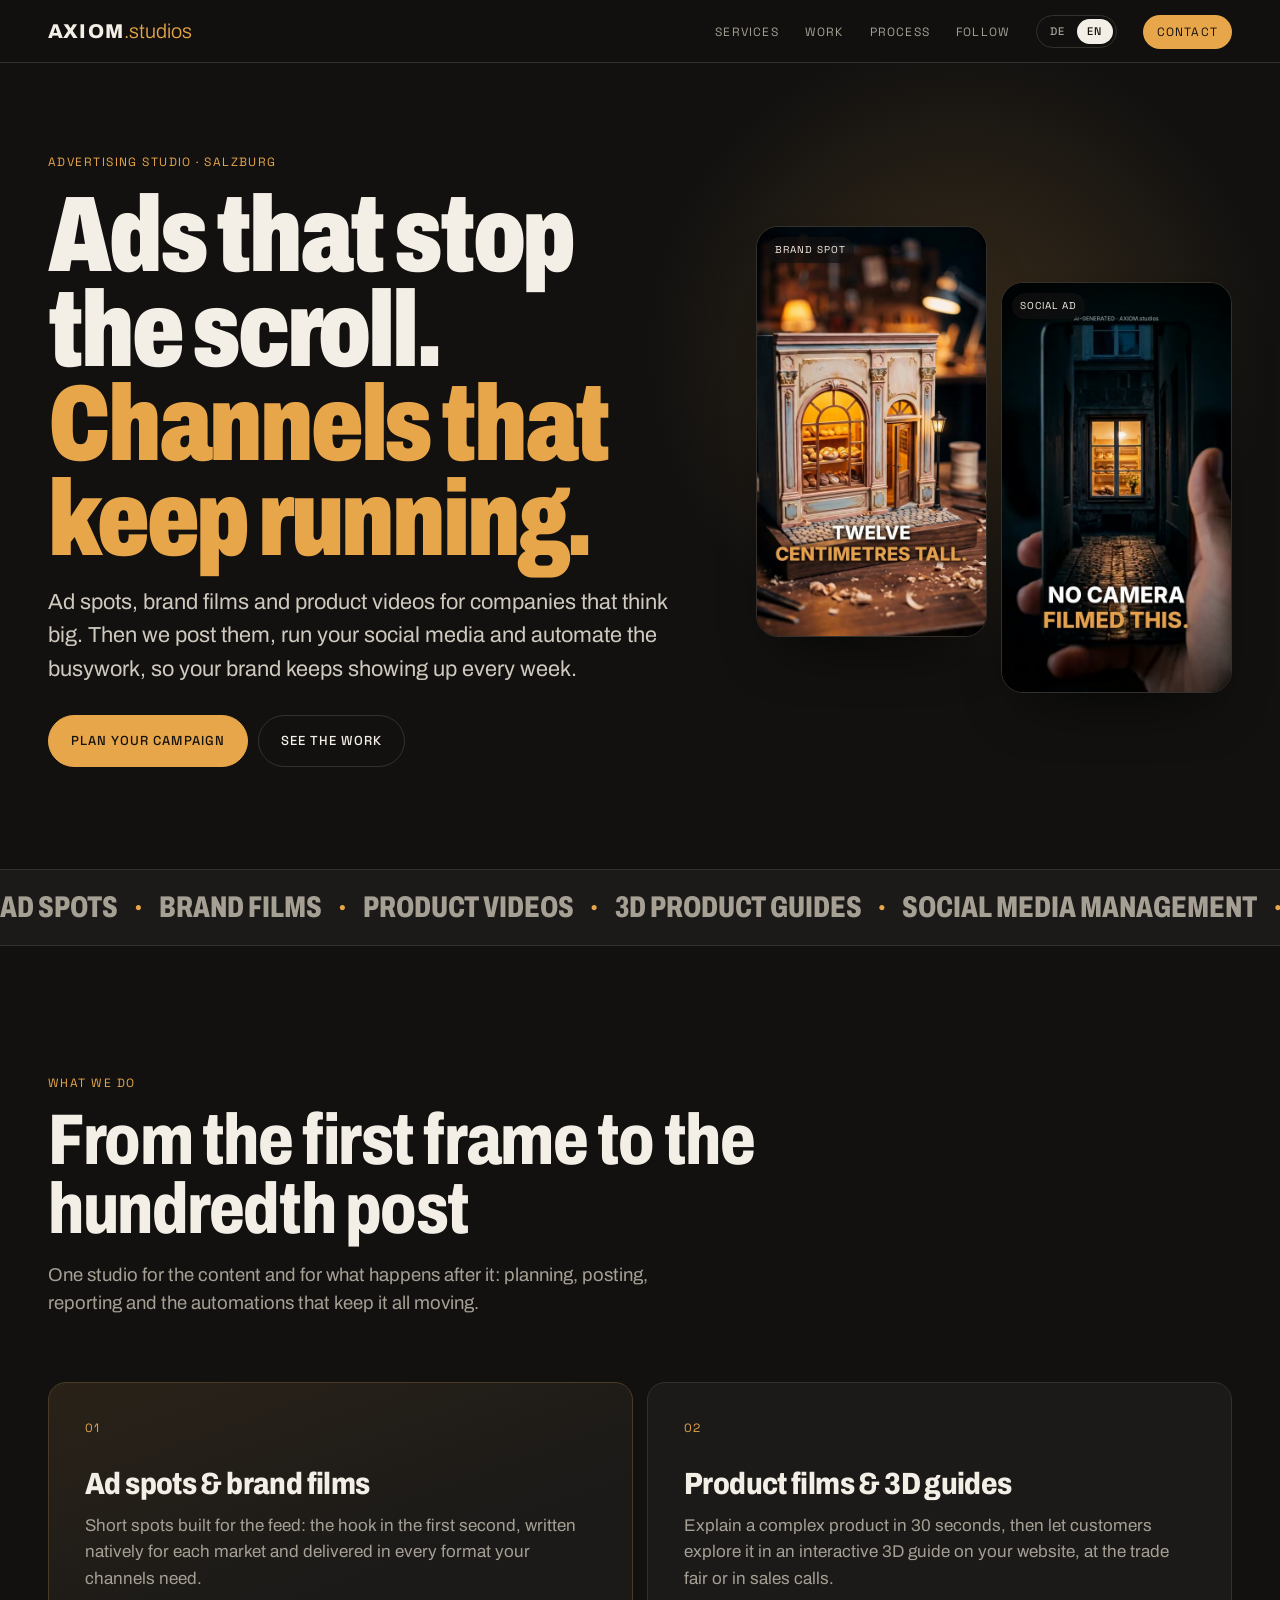
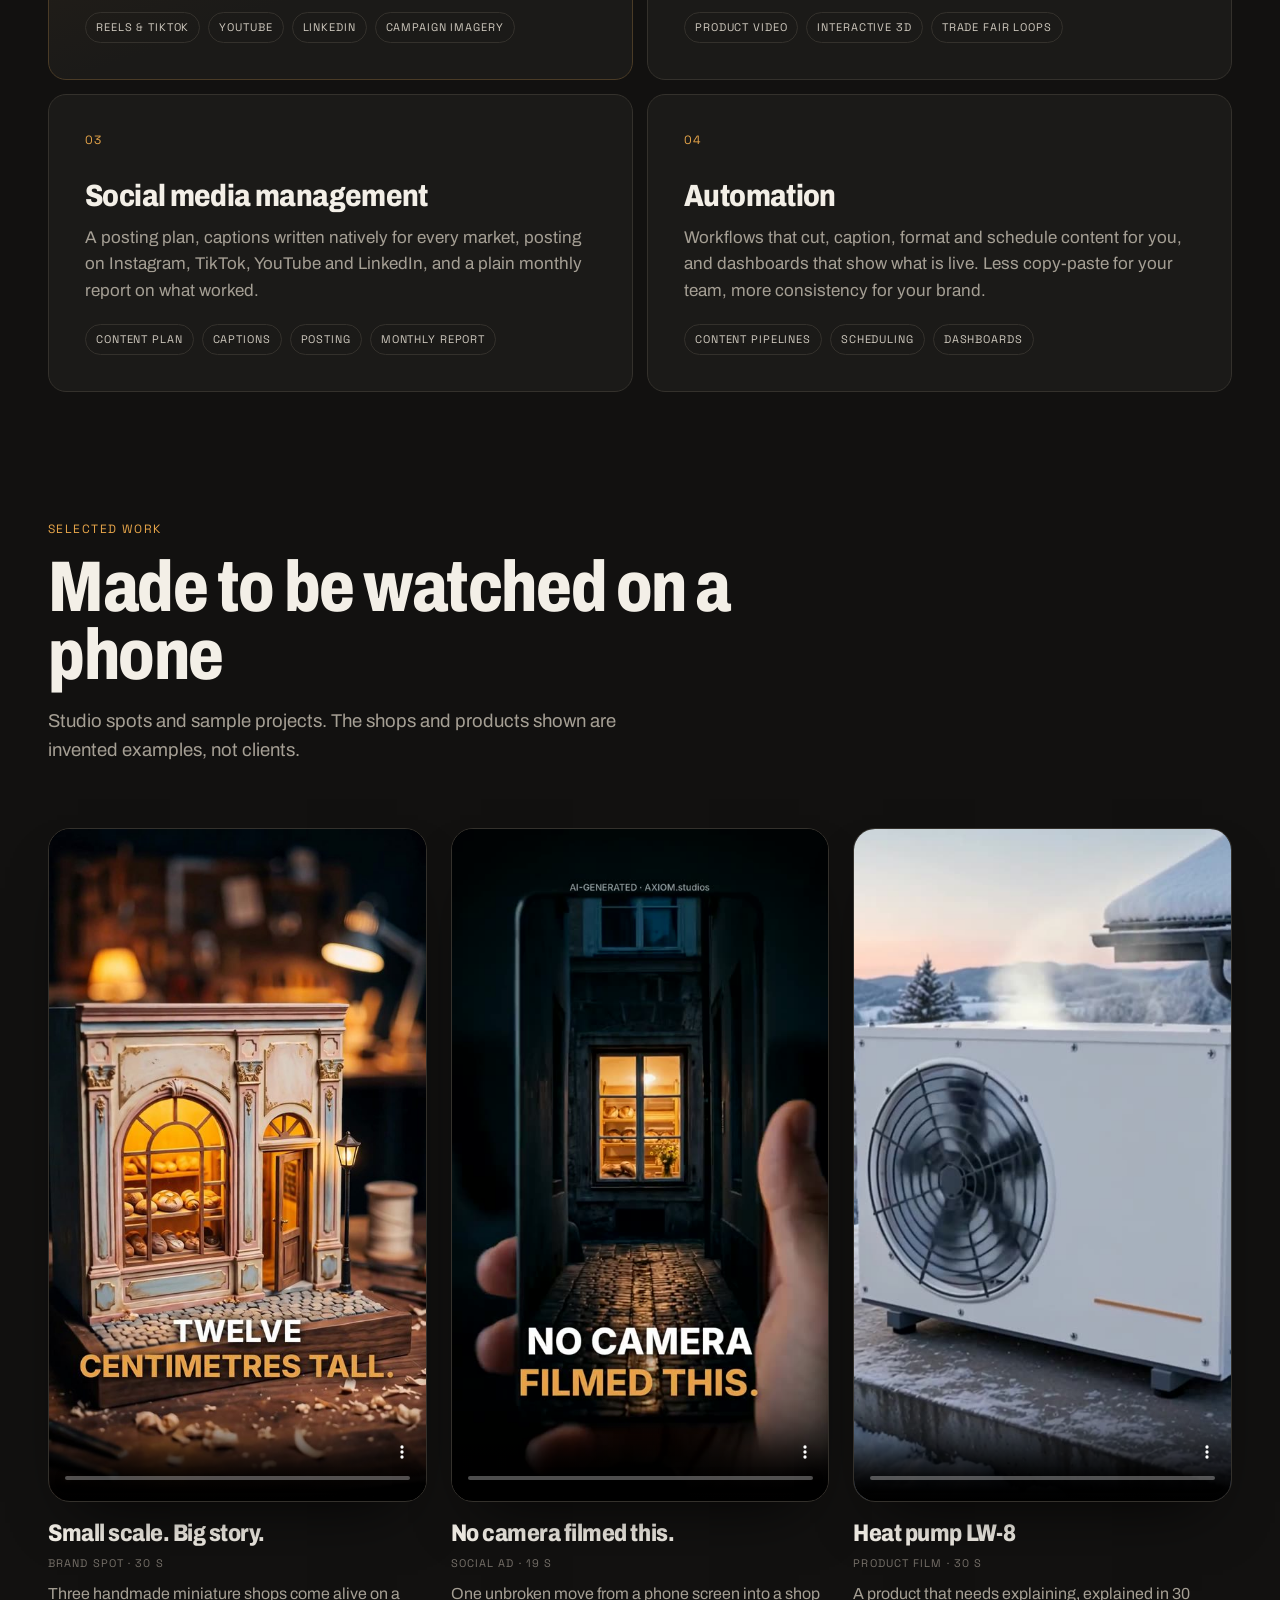
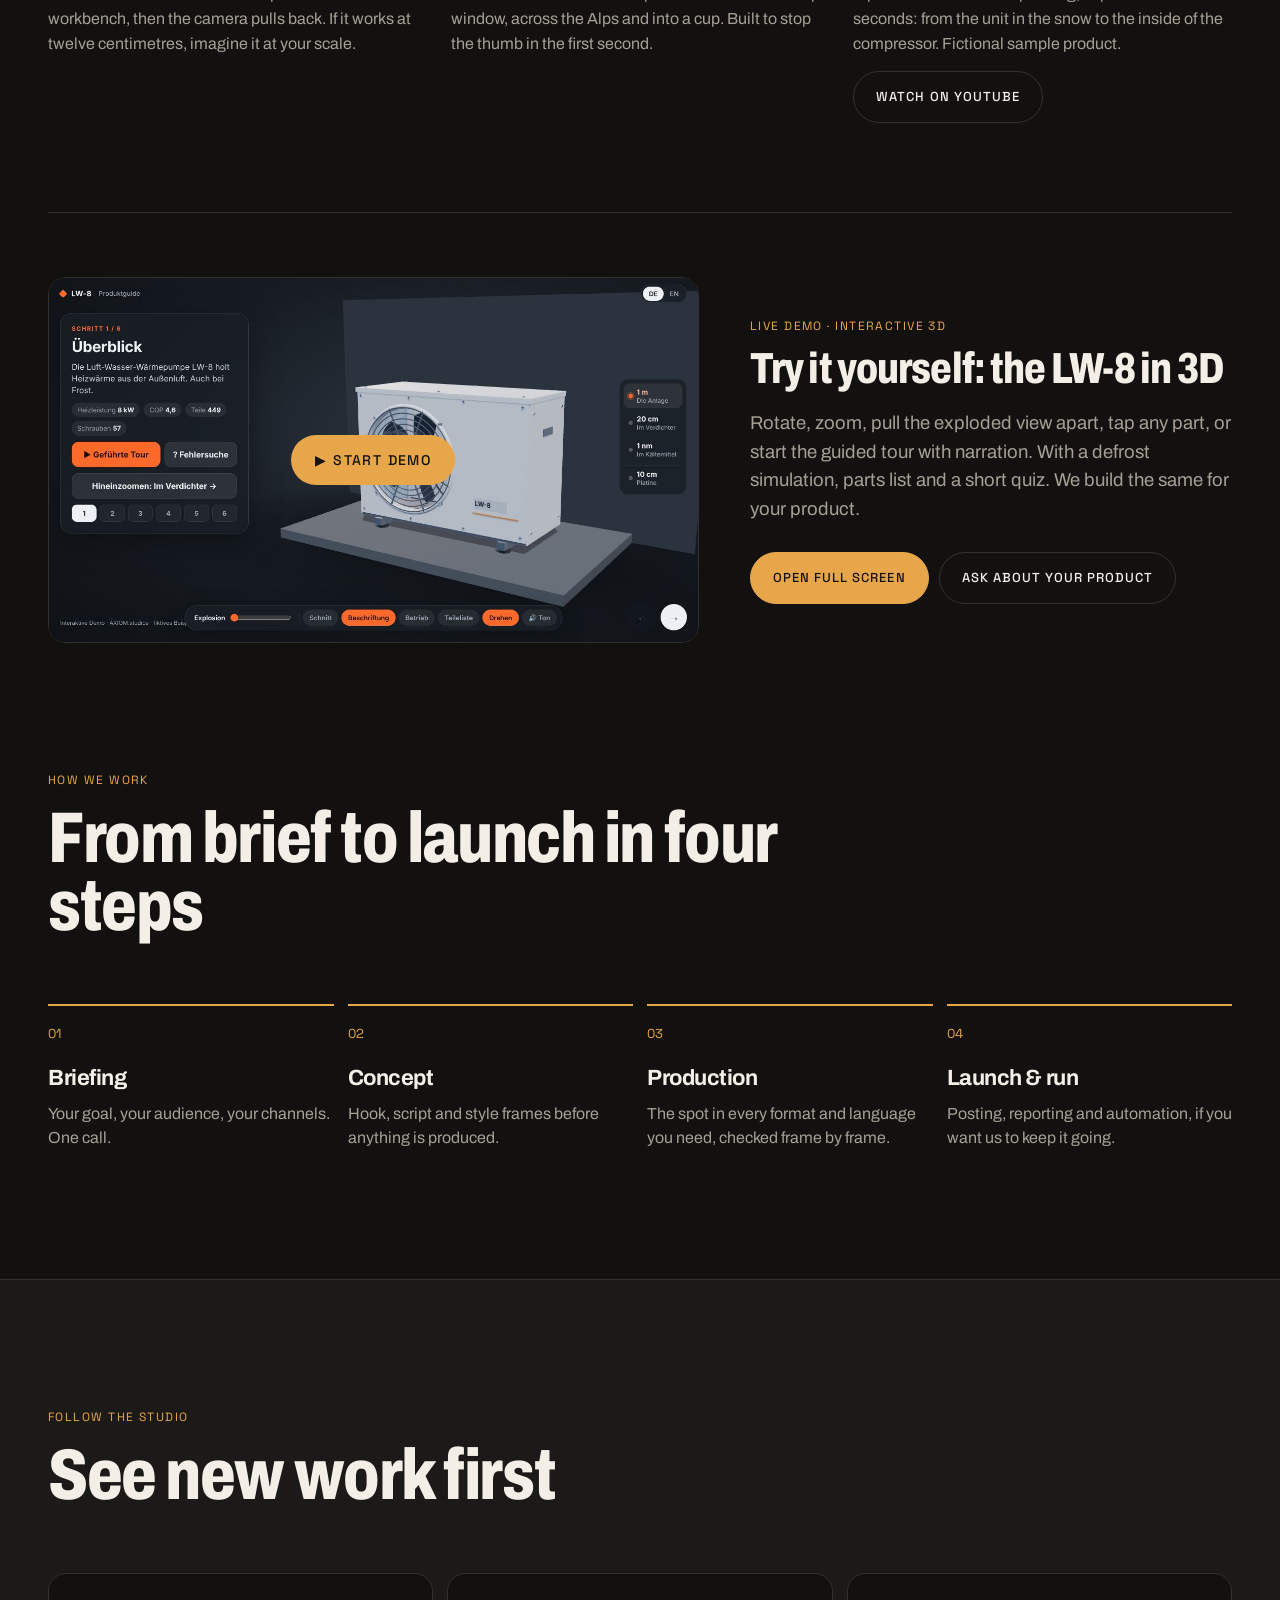
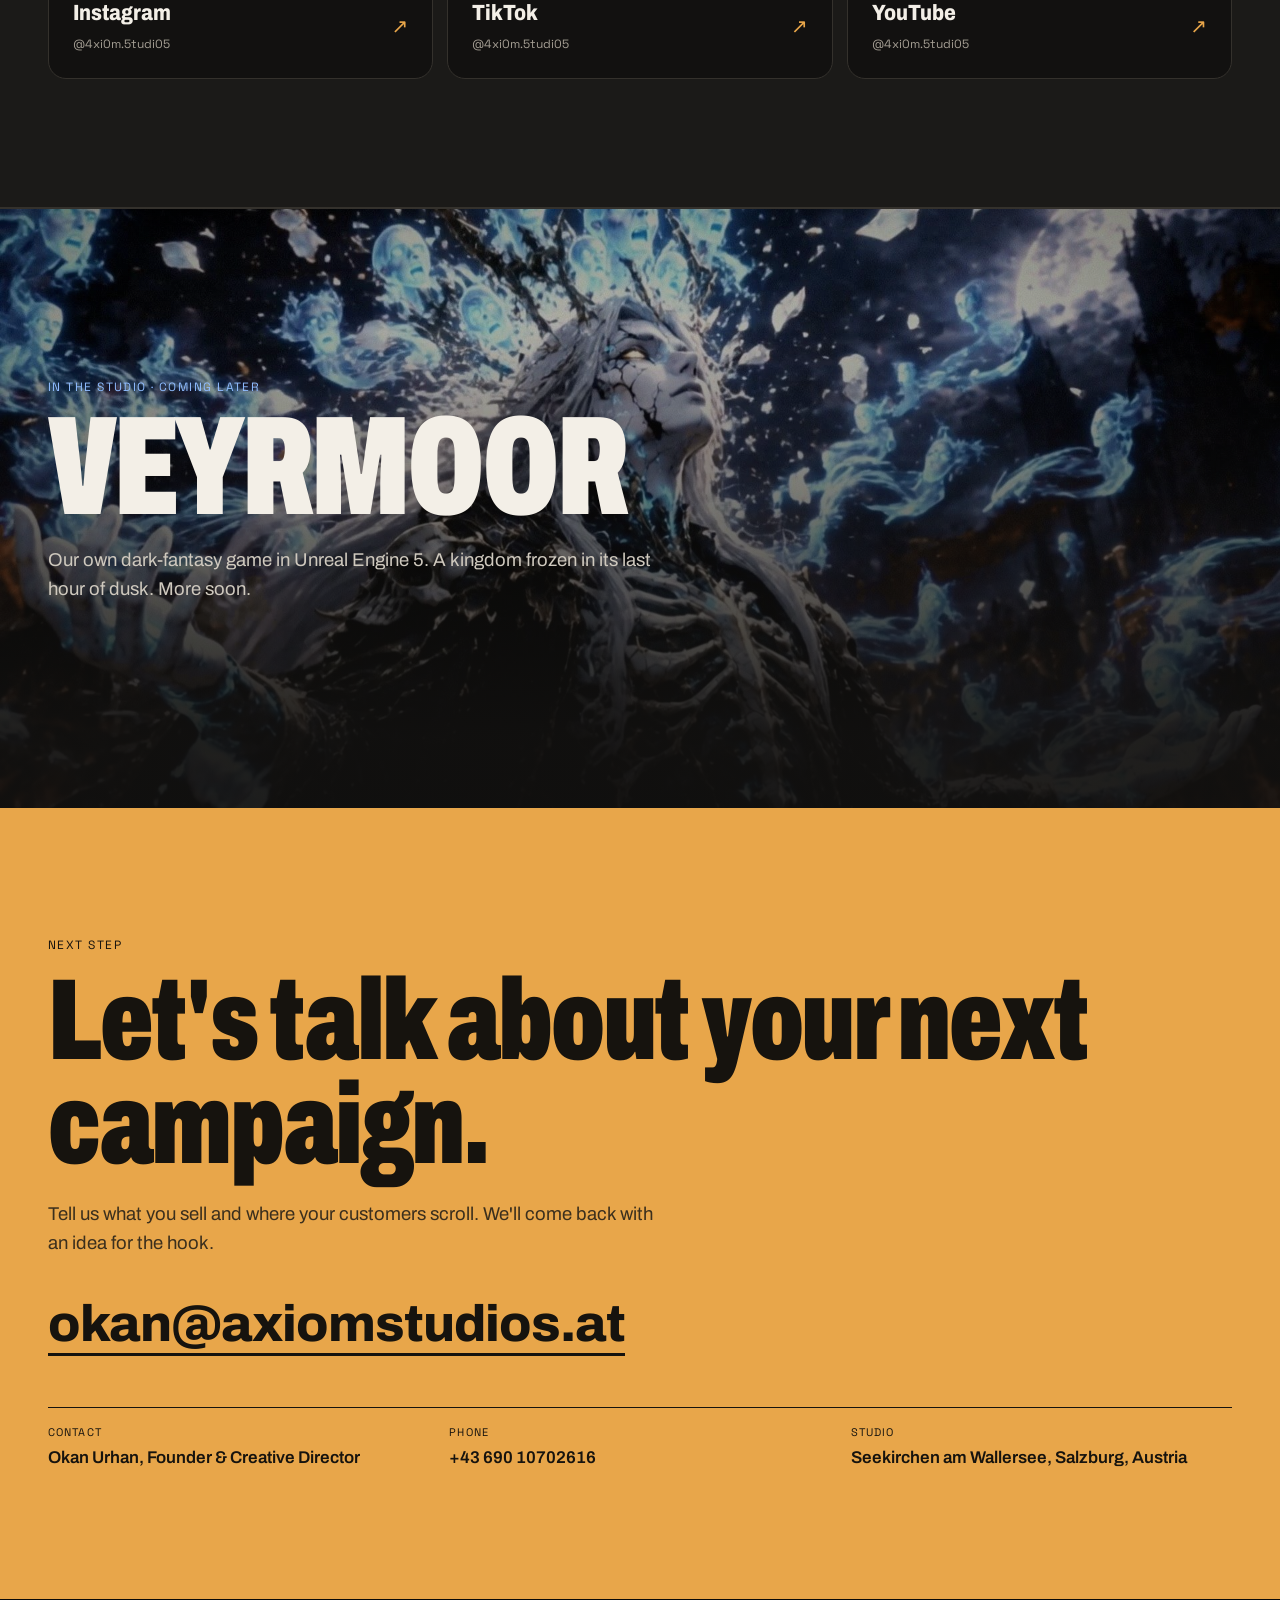
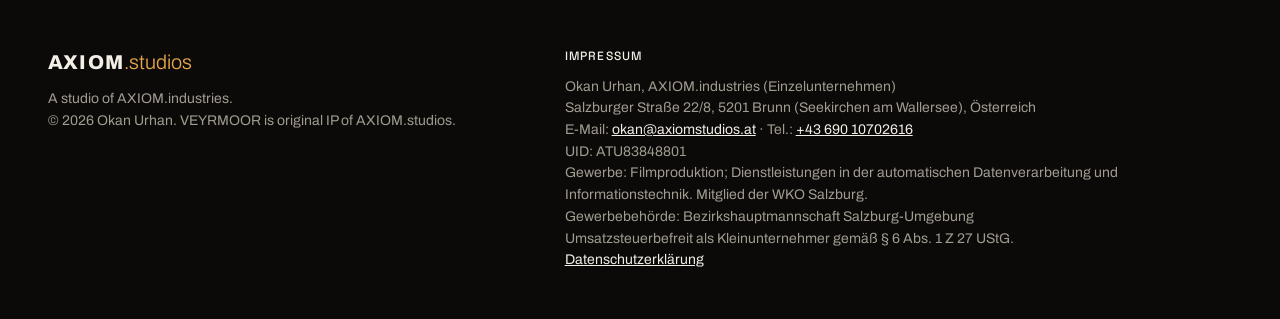
==== commit f5133771: "One site-wide DE/EN switch, drop language/format/sign-off claims Whole page in German and English wi" ====
--- a/index.html
+++ b/index.html
@@ -1,5 +1,5 @@
 <!doctype html>
-<html lang="en">
+<html lang="en" data-lang="en">
 <head>
 <meta charset="utf-8">
 <meta name="viewport" content="width=device-width, initial-scale=1, viewport-fit=cover">
@@ -56,7 +56,12 @@
 .top li a:hover{color:var(--text)}
 .top .cta{color:var(--ink);background:var(--amber);padding:9px 14px;border-radius:999px}
 .top .cta:hover{color:var(--ink);background:var(--amber-2)}
-@media (max-width:820px){.top li:not(:last-child){display:none}}
+@media (max-width:820px){.top li:not(.keep){display:none}.top ul{gap:10px}}
+html[data-lang="en"] .de,html[data-lang="de"] .en{display:none!important}
+.langs{display:inline-flex;gap:2px;border:1px solid var(--line);border-radius:999px;padding:3px}
+.langs button{font:500 11px/1 var(--mono);letter-spacing:.1em;background:none;color:var(--mute);border:0;border-radius:999px;padding:7px 10px;cursor:pointer}
+.langs button[aria-pressed="true"]{background:var(--text);color:var(--ink)}
+.start b{font-weight:500}
 
 /* hero */
 .hero{padding:clamp(40px,7vw,96px) 0 clamp(56px,8vw,110px);position:relative;overflow:hidden}
@@ -66,8 +71,6 @@
 .hero h1{font-size:clamp(48px,8.4vw,128px);font-weight:900;font-stretch:72%;line-height:.88;letter-spacing:-.03em;margin-top:18px}
 .hero h1 em{font-style:normal;color:var(--amber)}
 .hero .lede{font-size:clamp(18px,1.7vw,22px);color:#cfc9be}
-.trust{display:flex;flex-wrap:wrap;gap:8px 22px;margin-top:34px;padding-top:20px;border-top:1px solid var(--line);font-family:var(--mono);font-size:12px;letter-spacing:.08em;text-transform:uppercase;color:var(--dim)}
-.trust b{color:var(--text);font-weight:500}
 .reel{display:grid;grid-template-columns:1fr 1fr;gap:14px;align-items:start}
 .reel .phone:nth-child(2){margin-top:56px}
 @media (max-width:900px){.reel{max-width:520px}}
@@ -103,9 +106,6 @@
 .case h3{margin-top:18px;font-size:24px;font-weight:800;font-stretch:85%}
 .case .meta{font-family:var(--mono);font-size:11px;letter-spacing:.1em;text-transform:uppercase;color:var(--dim);margin-top:8px}
 .case p{color:var(--mute);margin:10px 0 0;font-size:16px}
-.lang{display:inline-flex;gap:4px;margin-top:14px;border:1px solid var(--line);border-radius:999px;padding:3px}
-.lang button{font:500 11px/1 var(--mono);letter-spacing:.1em;background:none;color:var(--mute);border:0;border-radius:999px;padding:7px 11px;cursor:pointer}
-.lang button[aria-pressed="true"]{background:var(--text);color:var(--ink)}
 
 /* demo + print */
 .duo{display:grid;grid-template-columns:1.35fr 1fr;gap:clamp(24px,4vw,56px);align-items:center;margin-top:clamp(56px,7vw,96px);padding-top:clamp(40px,5vw,64px);border-top:1px solid var(--line)}
@@ -174,11 +174,12 @@
   <div class="wrap">
     <a class="mark" href="#top">AXIOM<span>.studios</span></a>
     <ul>
-      <li><a href="#services">Services</a></li>
-      <li><a href="#work">Work</a></li>
-      <li><a href="#process">Process</a></li>
-      <li><a href="#social">Follow</a></li>
-      <li><a class="cta" href="#contact">Contact</a></li>
+      <li><a href="#services"><span class="en">Services</span><span class="de">Leistungen</span></a></li>
+      <li><a href="#work"><span class="en">Work</span><span class="de">Arbeiten</span></a></li>
+      <li><a href="#process"><span class="en">Process</span><span class="de">Ablauf</span></a></li>
+      <li><a href="#social"><span class="en">Follow</span><span class="de">Folgen</span></a></li>
+      <li class="keep"><div class="langs" role="group" aria-label="Language / Sprache"><button type="button" data-set-lang="de" aria-pressed="false">DE</button><button type="button" data-set-lang="en" aria-pressed="true">EN</button></div></li>
+      <li class="keep"><a class="cta" href="#contact"><span class="en">Contact</span><span class="de">Kontakt</span></a></li>
     </ul>
   </div>
 </nav>
@@ -186,61 +187,72 @@
 <header class="hero" id="top">
   <div class="wrap hero-grid">
     <div>
-      <p class="eyebrow">Advertising studio · Salzburg</p>
-      <h1>Ads that stop the scroll. <em>Channels that keep running.</em></h1>
-      <p class="lede">Ad spots, brand films and product videos for companies that think big. Then we post them, run your social media and automate the busywork, so your brand keeps showing up every week.</p>
+      <p class="eyebrow"><span class="en">Advertising studio · Salzburg</span><span class="de">Werbestudio · Salzburg</span></p>
+      <h1 class="en">Ads that stop the scroll. <em>Channels that keep running.</em></h1>
+      <h1 class="de">Werbung, bei der man hängen bleibt. <em>Kanäle, die nie stillstehen.</em></h1>
+      <p class="lede en">Ad spots, brand films and product videos for companies that think big. Then we post them, run your social media and automate the busywork, so your brand keeps showing up every week.</p>
+      <p class="lede de">Werbespots, Imagefilme und Produktvideos für Unternehmen mit großen Plänen. Danach übernehmen wir das Posten, betreuen Ihre Social-Media-Kanäle und automatisieren die Routinearbeit, damit Ihre Marke jede Woche präsent ist.</p>
       <div class="row">
-        <a class="btn" href="#contact">Plan your campaign</a>
-        <a class="btn ghost" href="#work">See the work</a>
+        <a class="btn" href="#contact"><span class="en">Plan your campaign</span><span class="de">Kampagne planen</span></a>
+        <a class="btn ghost" href="#work"><span class="en">See the work</span><span class="de">Arbeiten ansehen</span></a>
       </div>
-      <div class="trust"><span><b>DE · EN · ES · TR</b> in house</span><span><b>9:16 · 4:5 · 16:9</b> for every channel</span><span><b>Your sign-off</b> at every step</span></div>
     </div>
     <div class="reel">
-      <div class="phone"><video autoplay muted loop playsinline preload="auto" poster="img/spot3-poster-en.jpg" aria-hidden="true"><source src="video/loop-spot3.mp4" type="video/mp4"></video><span class="label">Brand spot</span></div>
-      <div class="phone"><video autoplay muted loop playsinline preload="auto" poster="img/spot2-poster-en.jpg" aria-hidden="true"><source src="video/loop-spot2.mp4" type="video/mp4"></video><span class="label">Social ad</span></div>
+      <div class="phone"><video autoplay muted loop playsinline preload="auto" poster="img/spot3-poster-en.jpg" aria-hidden="true" data-swap data-en="video/loop-spot3.mp4" data-de="video/loop-spot3-de.mp4" data-poster-en="img/spot3-poster-en.jpg" data-poster-de="img/spot3-poster-de.jpg"><source src="video/loop-spot3.mp4" type="video/mp4"></video><span class="label"><span class="en">Brand spot</span><span class="de">Imagespot</span></span></div>
+      <div class="phone"><video autoplay muted loop playsinline preload="auto" poster="img/spot2-poster-en.jpg" aria-hidden="true" data-swap data-en="video/loop-spot2.mp4" data-de="video/loop-spot2-de.mp4" data-poster-en="img/spot2-poster-en.jpg" data-poster-de="img/spot2-poster-de.jpg"><source src="video/loop-spot2.mp4" type="video/mp4"></video><span class="label"><span class="en">Social ad</span><span class="de">Social Ad</span></span></div>
     </div>
   </div>
 </header>
 
 <div class="ticker" aria-hidden="true">
-  <div>
+  <div class="en">
     <span>Ad spots</span><span>Brand films</span><span>Product videos</span><span>3D product guides</span><span>Social media management</span><span>Automation</span><span>Print &amp; flyers</span>
     <span>Ad spots</span><span>Brand films</span><span>Product videos</span><span>3D product guides</span><span>Social media management</span><span>Automation</span><span>Print &amp; flyers</span>
   </div>
+  <div class="de">
+    <span>Werbespots</span><span>Imagefilme</span><span>Produktvideos</span><span>3D-Produktguides</span><span>Social-Media-Betreuung</span><span>Automatisierung</span><span>Print &amp; Flyer</span>
+    <span>Werbespots</span><span>Imagefilme</span><span>Produktvideos</span><span>3D-Produktguides</span><span>Social-Media-Betreuung</span><span>Automatisierung</span><span>Print &amp; Flyer</span>
+  </div>
 </div>
 
 <main>
 <section id="services">
   <div class="wrap">
     <div class="head">
-      <p class="eyebrow">What we do</p>
-      <h2>From the first frame to the hundredth post</h2>
-      <p class="lede">One studio for the content and for what happens after it: planning, posting, reporting and the automations that keep it all moving.</p>
+      <p class="eyebrow"><span class="en">What we do</span><span class="de">Was wir machen</span></p>
+      <h2 class="en">From the first frame to the hundredth post</h2>
+      <h2 class="de">Vom ersten Bild bis zum hundertsten Post</h2>
+      <p class="lede en">One studio for the content and for what happens after it: planning, posting, reporting and the automations that keep it all moving.</p>
+      <p class="lede de">Ein Studio für den Inhalt und für alles, was danach kommt: Planung, Posting, Auswertung und die Automatisierungen, die alles am Laufen halten.</p>
     </div>
     <div class="services">
       <article class="svc feature">
         <span class="n">01</span>
-        <h3>Ad spots &amp; brand films</h3>
-        <p>Short spots built for the feed: the hook in the first second, native German and English versions, ready in every format your channels need.</p>
-        <ul><li>Reels &amp; TikTok</li><li>YouTube</li><li>LinkedIn</li><li>Campaign imagery</li></ul>
+        <h3 class="en">Ad spots &amp; brand films</h3><h3 class="de">Werbespots &amp; Imagefilme</h3>
+        <p class="en">Short spots built for the feed: the hook in the first second, written natively for each market and delivered in every format your channels need.</p>
+        <p class="de">Kurze Spots, gemacht für den Feed: der Hook in der ersten Sekunde, für jeden Markt in der eigenen Sprache geschrieben und in jedem Format, das Ihre Kanäle brauchen.</p>
+        <ul><li>Reels &amp; TikTok</li><li>YouTube</li><li>LinkedIn</li><li><span class="en">Campaign imagery</span><span class="de">Kampagnenbilder</span></li></ul>
       </article>
       <article class="svc">
         <span class="n">02</span>
-        <h3>Product films &amp; 3D guides</h3>
-        <p>Explain a complex product in 30 seconds, then let customers explore it in an interactive 3D guide on your website, at the trade fair or in sales calls.</p>
-        <ul><li>Product video</li><li>Interactive 3D</li><li>Trade fair loops</li></ul>
+        <h3 class="en">Product films &amp; 3D guides</h3><h3 class="de">Produktfilme &amp; 3D-Guides</h3>
+        <p class="en">Explain a complex product in 30 seconds, then let customers explore it in an interactive 3D guide on your website, at the trade fair or in sales calls.</p>
+        <p class="de">Ein erklärungsbedürftiges Produkt in 30 Sekunden verständlich gemacht. Danach erkunden Kunden es selbst im interaktiven 3D-Guide, auf Ihrer Website, auf der Messe oder im Verkaufsgespräch.</p>
+        <ul><li><span class="en">Product video</span><span class="de">Produktvideo</span></li><li><span class="en">Interactive 3D</span><span class="de">Interaktives 3D</span></li><li><span class="en">Trade fair loops</span><span class="de">Messe-Loops</span></li></ul>
       </article>
       <article class="svc">
         <span class="n">03</span>
-        <h3>Social media management</h3>
-        <p>A posting plan, captions written natively in each language, posting on Instagram, TikTok, YouTube and LinkedIn, and a plain monthly report on what worked.</p>
-        <ul><li>Content plan</li><li>Captions DE/EN</li><li>Posting</li><li>Monthly report</li></ul>
+        <h3 class="en">Social media management</h3><h3 class="de">Social-Media-Betreuung</h3>
+        <p class="en">A posting plan, captions written natively for every market, posting on Instagram, TikTok, YouTube and LinkedIn, and a plain monthly report on what worked.</p>
+        <p class="de">Ein Redaktionsplan, Texte, die in jeder Sprache natürlich klingen, Posting auf Instagram, TikTok, YouTube und LinkedIn und ein verständlicher Monatsbericht, was funktioniert hat.</p>
+        <ul><li><span class="en">Content plan</span><span class="de">Redaktionsplan</span></li><li><span class="en">Captions</span><span class="de">Texte</span></li><li>Posting</li><li><span class="en">Monthly report</span><span class="de">Monatsbericht</span></li></ul>
       </article>
       <article class="svc">
         <span class="n">04</span>
-        <h3>Automation</h3>
-        <p>Workflows that cut, caption, format and schedule content for you, and dashboards that show what is live. Less copy-paste for your team, more consistency for your brand.</p>
-        <ul><li>Content pipelines</li><li>Scheduling</li><li>Dashboards</li></ul>
+        <h3 class="en">Automation</h3><h3 class="de">Automatisierung</h3>
+        <p class="en">Workflows that cut, caption, format and schedule content for you, and dashboards that show what is live. Less copy-paste for your team, more consistency for your brand.</p>
+        <p class="de">Abläufe, die Inhalte für Sie schneiden, untertiteln, formatieren und einplanen, dazu Dashboards, die zeigen, was gerade läuft. Weniger Copy-Paste für Ihr Team, mehr Beständigkeit für Ihre Marke.</p>
+        <ul><li><span class="en">Content pipelines</span><span class="de">Content-Pipelines</span></li><li><span class="en">Scheduling</span><span class="de">Planung</span></li><li>Dashboards</li></ul>
       </article>
     </div>
   </div>
@@ -249,63 +261,69 @@
 <section id="work" style="padding-top:0">
   <div class="wrap">
     <div class="head">
-      <p class="eyebrow">Selected work</p>
-      <h2>Made to be watched on a phone</h2>
-      <p class="lede">Studio spots and sample projects. The shops and products shown are invented examples, not clients.</p>
+      <p class="eyebrow"><span class="en">Selected work</span><span class="de">Ausgewählte Arbeiten</span></p>
+      <h2 class="en">Made to be watched on a phone</h2>
+      <h2 class="de">Gemacht für den Blick aufs Handy</h2>
+      <p class="lede en">Studio spots and sample projects. The shops and products shown are invented examples, not clients.</p>
+      <p class="lede de">Studio-Spots und Beispielprojekte. Die gezeigten Geschäfte und Produkte sind erfunden und keine Kunden.</p>
     </div>
     <div class="work">
-      <article class="case" data-case>
-        <div class="phone"><video controls playsinline preload="none" poster="img/spot3-poster-en.jpg" data-en="video/spot3-en.mp4" data-de="video/spot3-de.mp4" data-poster-en="img/spot3-poster-en.jpg" data-poster-de="img/spot3-poster-de.jpg" aria-label="Spot 3, 30 seconds"><source src="video/spot3-en.mp4" type="video/mp4"></video></div>
-        <h3>Small scale. Big story.</h3>
-        <p class="meta">Brand spot · 30 s · EN + DE</p>
-        <p>Three handmade miniature shops come alive on a workbench, then the camera pulls back. If it works at twelve centimetres, imagine it at your scale.</p>
-        <div class="lang" role="group" aria-label="Language"><button type="button" data-lang="en" aria-pressed="true">EN</button><button type="button" data-lang="de" aria-pressed="false">DE</button></div>
-      </article>
-      <article class="case" data-case>
-        <div class="phone"><video controls playsinline preload="none" poster="img/spot2-poster-en.jpg" data-en="video/spot2-en.mp4" data-de="video/spot2-de.mp4" data-poster-en="img/spot2-poster-en.jpg" data-poster-de="img/spot2-poster-de.jpg" aria-label="Spot 2, 19 seconds"><source src="video/spot2-en.mp4" type="video/mp4"></video></div>
-        <h3>No camera filmed this.</h3>
-        <p class="meta">Social ad · 19 s · EN + DE</p>
-        <p>One unbroken move from a phone screen into a shop window, across the Alps and into a cup. Built to stop the thumb in the first second.</p>
-        <div class="lang" role="group" aria-label="Language"><button type="button" data-lang="en" aria-pressed="true">EN</button><button type="button" data-lang="de" aria-pressed="false">DE</button></div>
-      </article>
-      <article class="case" lang="de">
-        <div class="phone"><video controls playsinline preload="none" poster="img/lw8-poster-hoch.jpg" aria-label="Produktspot Wärmepumpe LW-8, 30 Sekunden"><source src="video/lw8-de-hoch.mp4" type="video/mp4"></video></div>
-        <h3 lang="en">Heat pump LW-8</h3>
-        <p class="meta" lang="en">Product film · 30 s · German</p>
-        <p lang="en">A product that needs explaining, explained in 30 seconds: from the unit in the snow to the inside of the compressor. Fictional sample product.</p>
-        <div class="row" style="margin-top:14px"><a class="btn ghost" href="https://youtube.com/shorts/9jhVYsmchxI" target="_blank" rel="noopener">Watch on YouTube</a></div>
+      <article class="case">
+        <div class="phone"><video controls playsinline preload="none" poster="img/spot3-poster-en.jpg" data-swap data-en="video/spot3-en.mp4" data-de="video/spot3-de.mp4" data-poster-en="img/spot3-poster-en.jpg" data-poster-de="img/spot3-poster-de.jpg" aria-label="Spot 3"><source src="video/spot3-en.mp4" type="video/mp4"></video></div>
+        <h3 class="en">Small scale. Big story.</h3><h3 class="de">Klein, aber oho.</h3>
+        <p class="meta"><span class="en">Brand spot · 30 s</span><span class="de">Imagespot · 30 s</span></p>
+        <p class="en">Three handmade miniature shops come alive on a workbench, then the camera pulls back. If it works at twelve centimetres, imagine it at your scale.</p>
+        <p class="de">Drei handgemachte Miniaturläden erwachen auf der Werkbank zum Leben, dann fährt die Kamera zurück. Wenn das mit zwölf Zentimetern funktioniert, stellen Sie sich Ihr Unternehmen vor.</p>
+      </article>
+      <article class="case">
+        <div class="phone"><video controls playsinline preload="none" poster="img/spot2-poster-en.jpg" data-swap data-en="video/spot2-en.mp4" data-de="video/spot2-de.mp4" data-poster-en="img/spot2-poster-en.jpg" data-poster-de="img/spot2-poster-de.jpg" aria-label="Spot 2"><source src="video/spot2-en.mp4" type="video/mp4"></video></div>
+        <h3 class="en">No camera filmed this.</h3><h3 class="de">Keine Kamera hat das gefilmt.</h3>
+        <p class="meta"><span class="en">Social ad · 19 s</span><span class="de">Social Ad · 19 s</span></p>
+        <p class="en">One unbroken move from a phone screen into a shop window, across the Alps and into a cup. Built to stop the thumb in the first second.</p>
+        <p class="de">Eine einzige Kamerafahrt vom Handydisplay ins Schaufenster, über die Alpen und hinein in die Tasse. Gebaut, um den Daumen in der ersten Sekunde zu stoppen.</p>
+      </article>
+      <article class="case">
+        <div class="phone"><video controls playsinline preload="none" poster="img/lw8-poster-hoch.jpg" aria-label="LW-8"><source src="video/lw8-de-hoch.mp4" type="video/mp4"></video></div>
+        <h3 class="en">Heat pump LW-8</h3><h3 class="de">Wärmepumpe LW-8</h3>
+        <p class="meta"><span class="en">Product film · 30 s</span><span class="de">Produktfilm · 30 s</span></p>
+        <p class="en">A product that needs explaining, explained in 30 seconds: from the unit in the snow to the inside of the compressor. Fictional sample product.</p>
+        <p class="de">Ein erklärungsbedürftiges Produkt, in 30 Sekunden erklärt: vom Gerät im Schnee bis ins Innere des Verdichters. Fiktives Beispielprodukt.</p>
+        <div class="row" style="margin-top:14px"><a class="btn ghost" href="https://youtube.com/shorts/9jhVYsmchxI" target="_blank" rel="noopener"><span class="en">Watch on YouTube</span><span class="de">Auf YouTube ansehen</span></a></div>
       </article>
     </div>
 
     <div class="duo" id="demo">
       <div class="frame" id="demoframe">
-        <button class="start" type="button" id="demostart" aria-label="Start the interactive 3D demo"><span>Start demo</span></button>
+        <button class="start" type="button" id="demostart"><span><b class="en">Start demo</b><b class="de">Demo starten</b></span></button>
       </div>
       <div>
-        <p class="eyebrow">Live demo · Interactive 3D</p>
-        <h3>Try it yourself: the LW-8 in 3D</h3>
-        <p class="lede">Rotate, zoom, pull the exploded view apart, tap any part, or start the guided tour with narration. With a defrost simulation, parts list and a short quiz, in German and English. We build the same for your product.</p>
+        <p class="eyebrow"><span class="en">Live demo · Interactive 3D</span><span class="de">Live-Demo · Interaktives 3D</span></p>
+        <h3 class="en">Try it yourself: the LW-8 in 3D</h3>
+        <h3 class="de">Selbst ausprobieren: die LW-8 in 3D</h3>
+        <p class="lede en">Rotate, zoom, pull the exploded view apart, tap any part, or start the guided tour with narration. With a defrost simulation, parts list and a short quiz. We build the same for your product.</p>
+        <p class="lede de">Drehen, zoomen, die Explosionsansicht aufziehen, Bauteile antippen oder die geführte Tour mit Sprecher starten. Dazu eine Abtau-Simulation, Teileliste und ein kurzes Quiz. Dasselbe bauen wir für Ihr Produkt.</p>
         <div class="row">
-          <a class="btn" href="demo/waermepumpe/" target="_blank" rel="noopener">Open full screen</a>
-          <a class="btn ghost" href="mailto:okan@axiomstudios.at?subject=3D%20guide%20for%20my%20product">Ask about your product</a>
+          <a class="btn" id="demofull" href="demo/waermepumpe/?lang=en" target="_blank" rel="noopener"><span class="en">Open full screen</span><span class="de">Im Vollbild öffnen</span></a>
+          <a class="btn ghost en" href="mailto:okan@axiomstudios.at?subject=3D%20guide%20for%20my%20product">Ask about your product</a>
+          <a class="btn ghost de" href="mailto:okan@axiomstudios.at?subject=3D-Guide%20f%C3%BCr%20mein%20Produkt">Für Ihr Produkt anfragen</a>
         </div>
       </div>
     </div>
-
   </div>
 </section>
 
 <section id="process" style="padding-top:0">
   <div class="wrap">
     <div class="head">
-      <p class="eyebrow">How we work</p>
-      <h2>Four steps, your sign-off at each one</h2>
+      <p class="eyebrow"><span class="en">How we work</span><span class="de">So arbeiten wir</span></p>
+      <h2 class="en">From brief to launch in four steps</h2>
+      <h2 class="de">In vier Schritten vom Briefing zum Start</h2>
     </div>
     <ol class="steps">
-      <li><h3>Brief</h3><p>Your goal, your audience, your channels. One call.</p></li>
-      <li><h3>Concept</h3><p>Hook, script and style frames before anything is produced.</p></li>
-      <li><h3>Production</h3><p>The spot in every format and language, checked frame by frame.</p></li>
-      <li><h3>Launch &amp; run</h3><p>Posting, reporting and automation, if you want us to keep it going.</p></li>
+      <li><h3>Briefing</h3><p class="en">Your goal, your audience, your channels. One call.</p><p class="de">Ihr Ziel, Ihre Zielgruppe, Ihre Kanäle. Ein Gespräch.</p></li>
+      <li><h3 class="en">Concept</h3><h3 class="de">Konzept</h3><p class="en">Hook, script and style frames before anything is produced.</p><p class="de">Hook, Skript und Look stehen, bevor produziert wird.</p></li>
+      <li><h3 class="en">Production</h3><h3 class="de">Produktion</h3><p class="en">The spot in every format and language you need, checked frame by frame.</p><p class="de">Der Spot in jedem Format und jeder Sprache, die Sie brauchen, Bild für Bild geprüft.</p></li>
+      <li><h3 class="en">Launch &amp; run</h3><h3 class="de">Start &amp; Betrieb</h3><p class="en">Posting, reporting and automation, if you want us to keep it going.</p><p class="de">Posting, Auswertung und Automatisierung, wenn wir es für Sie weiterführen sollen.</p></li>
     </ol>
   </div>
 </section>
@@ -313,8 +331,9 @@
 <section class="social" id="social">
   <div class="wrap">
     <div class="head">
-      <p class="eyebrow">Follow the studio</p>
-      <h2>See new work first</h2>
+      <p class="eyebrow"><span class="en">Follow the studio</span><span class="de">Dem Studio folgen</span></p>
+      <h2 class="en">See new work first</h2>
+      <h2 class="de">Neue Arbeiten zuerst sehen</h2>
     </div>
     <div class="handles">
       <a href="https://www.instagram.com/4xi0m.5tudi05/" target="_blank" rel="noopener"><div><b>Instagram</b><br><span>@4xi0m.5tudi05</span></div></a>
@@ -324,25 +343,29 @@
   </div>
 </section>
 
-<section class="tease" id="veyrmoor" aria-label="VEYRMOOR teaser">
+<section class="tease" id="veyrmoor" aria-label="VEYRMOOR">
   <img src="img/hero-ozhar.jpg" alt="">
   <div class="wrap">
-    <p class="eyebrow">In the studio · Coming later</p>
+    <p class="eyebrow"><span class="en">In the studio · Coming later</span><span class="de">Im Studio · Demnächst</span></p>
     <p class="big">Veyrmoor</p>
-    <p class="lede">Our own dark-fantasy game in Unreal Engine 5. A kingdom frozen in its last hour of dusk. More soon.</p>
+    <p class="lede en">Our own dark-fantasy game in Unreal Engine 5. A kingdom frozen in its last hour of dusk. More soon.</p>
+    <p class="lede de">Unser eigenes Dark-Fantasy-Spiel in Unreal Engine 5. Ein Königreich, erstarrt in seiner letzten Abendstunde. Bald mehr.</p>
   </div>
 </section>
 
 <section class="contact" id="contact">
   <div class="wrap">
-    <p class="eyebrow">Next step</p>
-    <h2>Let's talk about your next campaign.</h2>
-    <p class="lede">Tell us what you sell and where your customers scroll. We'll come back with an idea for the hook.</p>
-    <a class="mail" href="mailto:okan@axiomstudios.at?subject=Next%20campaign">okan@axiomstudios.at</a>
+    <p class="eyebrow"><span class="en">Next step</span><span class="de">Nächster Schritt</span></p>
+    <h2 class="en">Let's talk about your next campaign.</h2>
+    <h2 class="de">Sprechen wir über Ihre nächste Kampagne.</h2>
+    <p class="lede en">Tell us what you sell and where your customers scroll. We'll come back with an idea for the hook.</p>
+    <p class="lede de">Erzählen Sie uns, was Sie verkaufen und wo Ihre Kunden scrollen. Wir melden uns mit einer Idee für den Hook.</p>
+    <a class="mail en" href="mailto:okan@axiomstudios.at?subject=Next%20campaign">okan@axiomstudios.at</a>
+    <a class="mail de" href="mailto:okan@axiomstudios.at?subject=N%C3%A4chste%20Kampagne">okan@axiomstudios.at</a>
     <dl class="card">
-      <div><dt>Contact</dt><dd>Okan Urhan, Founder &amp; Creative Director</dd></div>
-      <div><dt>Phone</dt><dd><a href="tel:+4369010702616">+43 690 10702616</a></dd></div>
-      <div><dt>Studio</dt><dd>Seekirchen am Wallersee, Salzburg, Austria</dd></div>
+      <div><dt><span class="en">Contact</span><span class="de">Kontakt</span></dt><dd>Okan Urhan, Founder &amp; Creative Director</dd></div>
+      <div><dt><span class="en">Phone</span><span class="de">Telefon</span></dt><dd><a href="tel:+4369010702616">+43 690 10702616</a></dd></div>
+      <div><dt>Studio</dt><dd><span class="en">Seekirchen am Wallersee, Salzburg, Austria</span><span class="de">Seekirchen am Wallersee, Salzburg, Österreich</span></dd></div>
     </dl>
   </div>
 </section>
@@ -352,7 +375,7 @@
   <div class="wrap">
     <div>
       <p class="mark" style="margin:0;color:var(--text)">AXIOM<span>.studios</span></p>
-      <p>A studio of AXIOM.industries.<br>© 2026 Okan Urhan. VEYRMOOR is original IP of AXIOM.studios.</p>
+      <p><span class="en">A studio of AXIOM.industries.</span><span class="de">Ein Studio von AXIOM.industries.</span><br>© 2026 Okan Urhan. <span class="en">VEYRMOOR is original IP of AXIOM.studios.</span><span class="de">VEYRMOOR ist eine eigene Marke von AXIOM.studios.</span></p>
     </div>
     <div>
       <h4>Impressum</h4>
@@ -369,18 +392,26 @@
 </footer>
 <script>
 (function(){
+  var root=document.documentElement,KEY='axiom-lang';
+  function cur(){return root.getAttribute('data-lang')==='de'?'de':'en'}
+  function frame(){return document.querySelector('#demoframe iframe')}
+  function setLang(l,save){
+    root.setAttribute('data-lang',l);root.lang=l;
+    document.querySelectorAll('[data-set-lang]').forEach(function(b){b.setAttribute('aria-pressed',b.dataset.setLang===l?'true':'false')});
+    document.querySelectorAll('video[data-swap]').forEach(function(v){
+      var p=v.dataset[l==='de'?'posterDe':'posterEn'];if(p)v.poster=p;
+      var src=v.dataset[l];if(src){var s=v.querySelector('source');if(s.getAttribute('src')!==src){v.pause();s.src=src;v.load();if(v.autoplay)v.play().catch(function(){})}}
+    });
+    var full=document.getElementById('demofull');if(full)full.href='demo/waermepumpe/?lang='+l;
+    var f=frame();try{if(f&&f.contentWindow.__demo)f.contentWindow.__demo.setLang(l)}catch(e){}
+    if(save){try{localStorage.setItem(KEY,l)}catch(e){}}
+  }
+  var start=null;try{start=localStorage.getItem(KEY)}catch(e){}
+  if(start!=='de'&&start!=='en'){var nl=(navigator.languages&&navigator.languages[0])||navigator.language||'en';start=/^de/i.test(nl)?'de':'en'}
+  setLang(start,false);
+  document.querySelectorAll('[data-set-lang]').forEach(function(b){b.addEventListener('click',function(){setLang(b.dataset.setLang,true)})});
   var b=document.getElementById('demostart');
-  if(b)b.addEventListener('click',function(){var f=document.createElement('iframe');f.src='demo/waermepumpe/';f.title='Interactive 3D demo, heat pump LW-8';f.setAttribute('allowfullscreen','');document.getElementById('demoframe').replaceChildren(f)});
-  document.querySelectorAll('.lang').forEach(function(g){
-    g.addEventListener('click',function(e){
-      var btn=e.target.closest('button');if(!btn)return;var l=btn.dataset.lang;
-      g.querySelectorAll('button').forEach(function(x){x.setAttribute('aria-pressed',x===btn?'true':'false')});
-      var box=g.closest('[data-case]')||g.closest('.duo');
-      var v=box.querySelector('video[data-en]');
-      if(v){v.pause();v.poster=v.dataset['poster'+(l==='de'?'De':'En')];v.querySelector('source').src=v.dataset[l];v.load()}
-      var im=box.querySelector('img[data-en]');if(im)im.src=im.dataset[l];
-    });
-  });
+  if(b)b.addEventListener('click',function(){var f=document.createElement('iframe');f.src='demo/waermepumpe/?lang='+cur();f.title='LW-8 3D';f.setAttribute('allowfullscreen','');document.getElementById('demoframe').replaceChildren(f)});
   if(window.matchMedia('(prefers-reduced-motion: reduce)').matches){document.querySelectorAll('video[autoplay]').forEach(function(v){v.removeAttribute('autoplay');v.pause()})}
 })();
 </script>
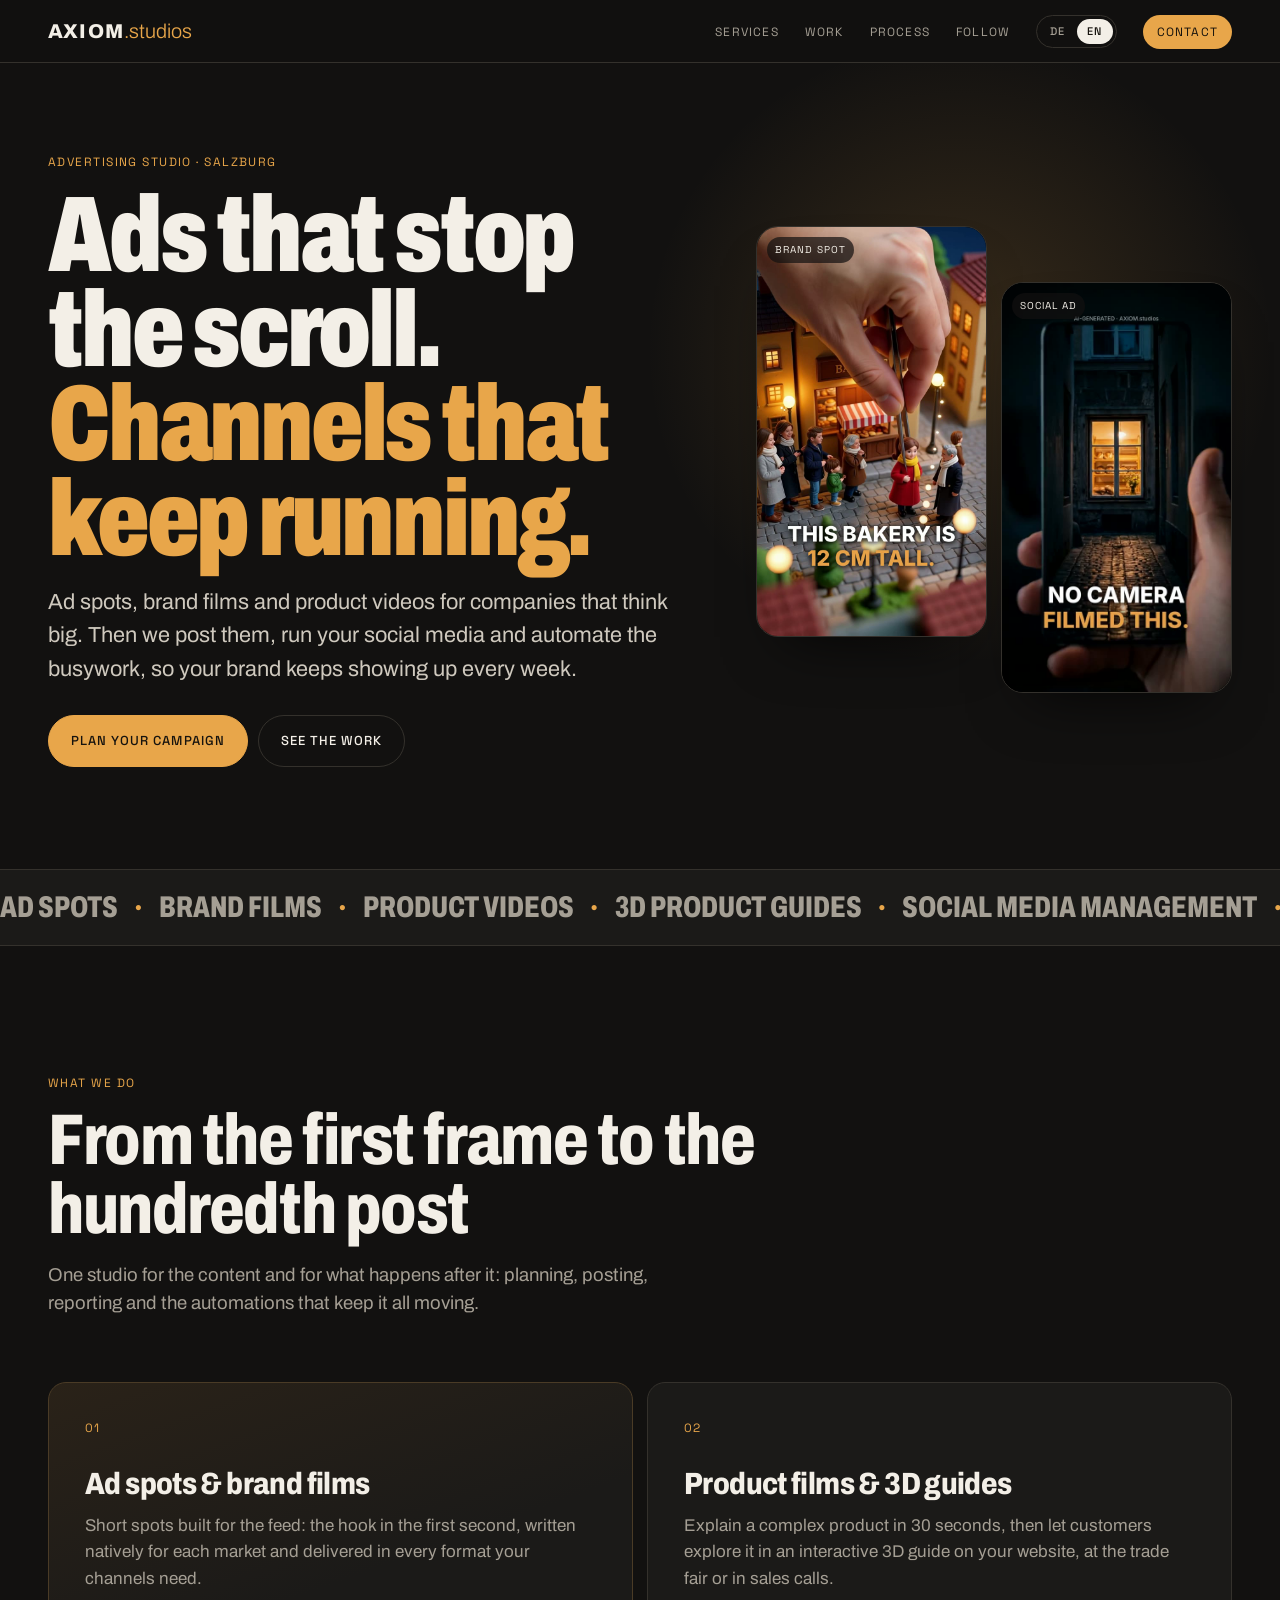
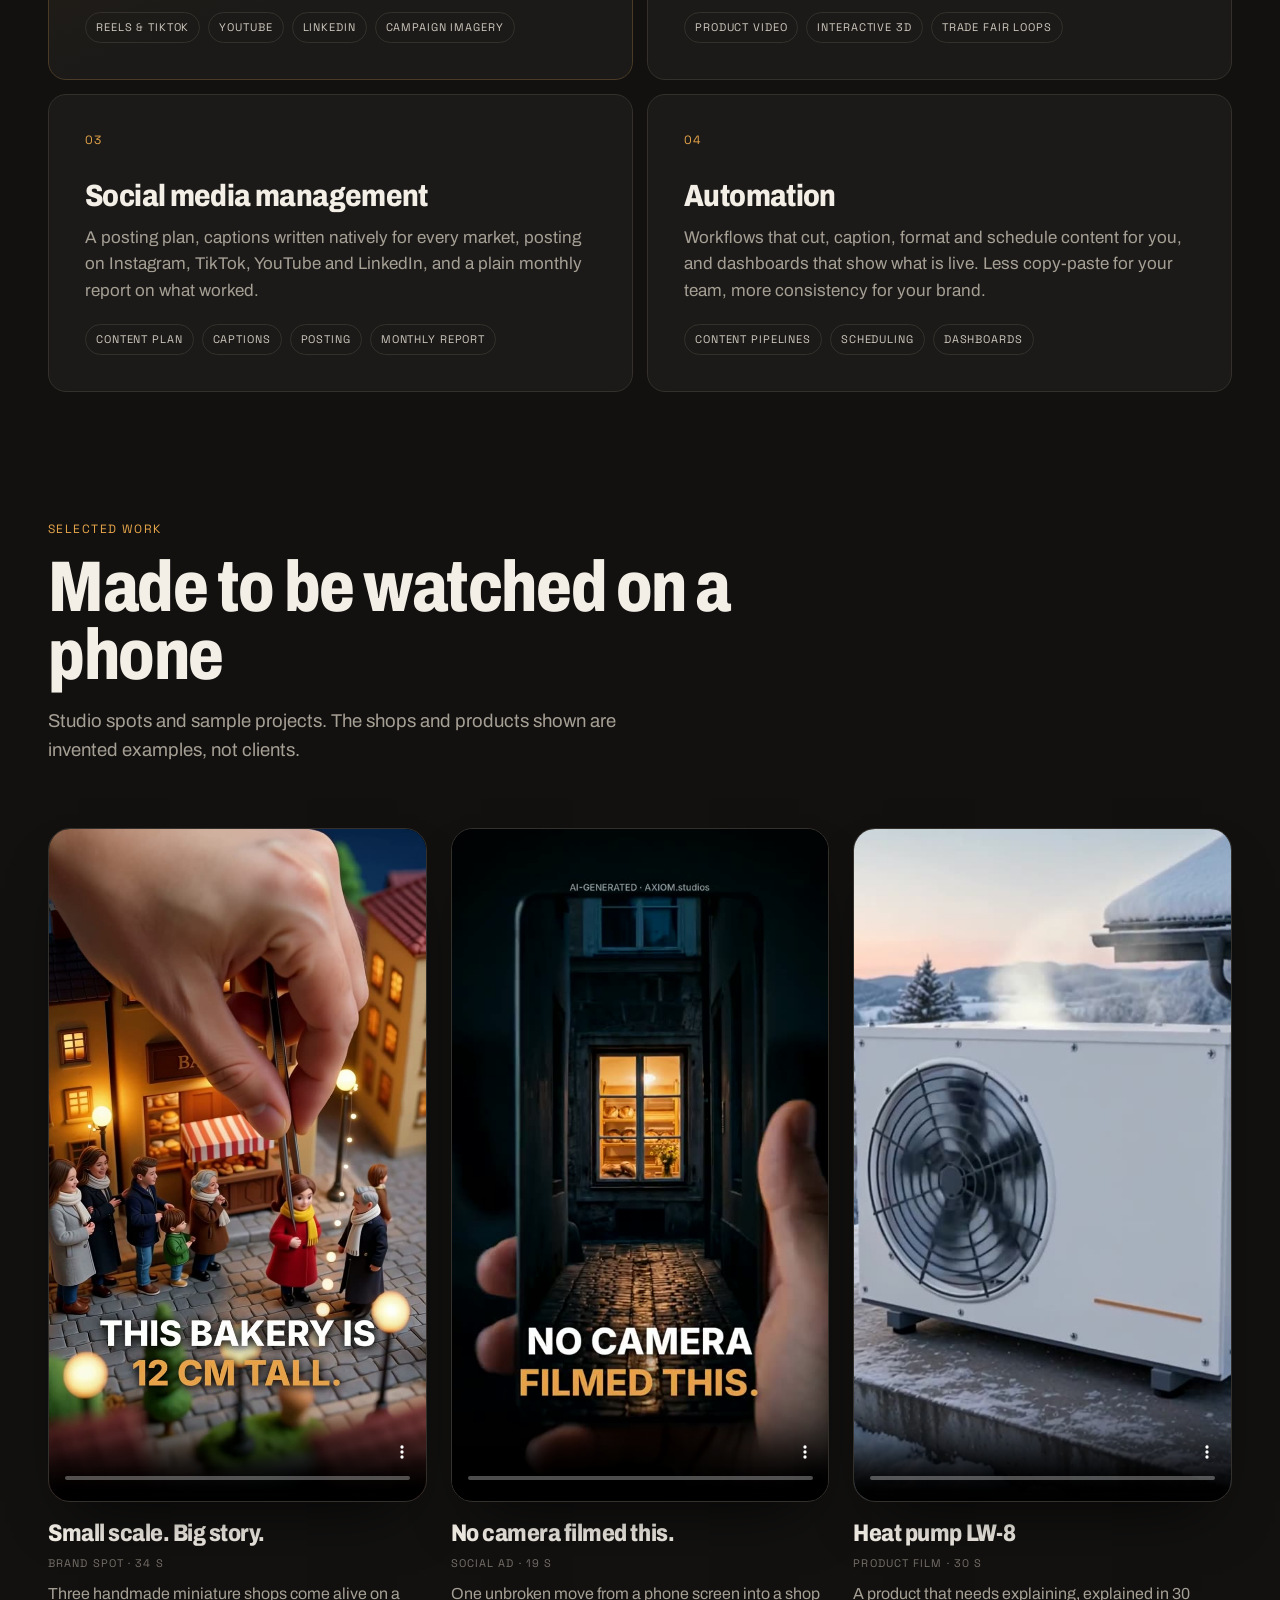
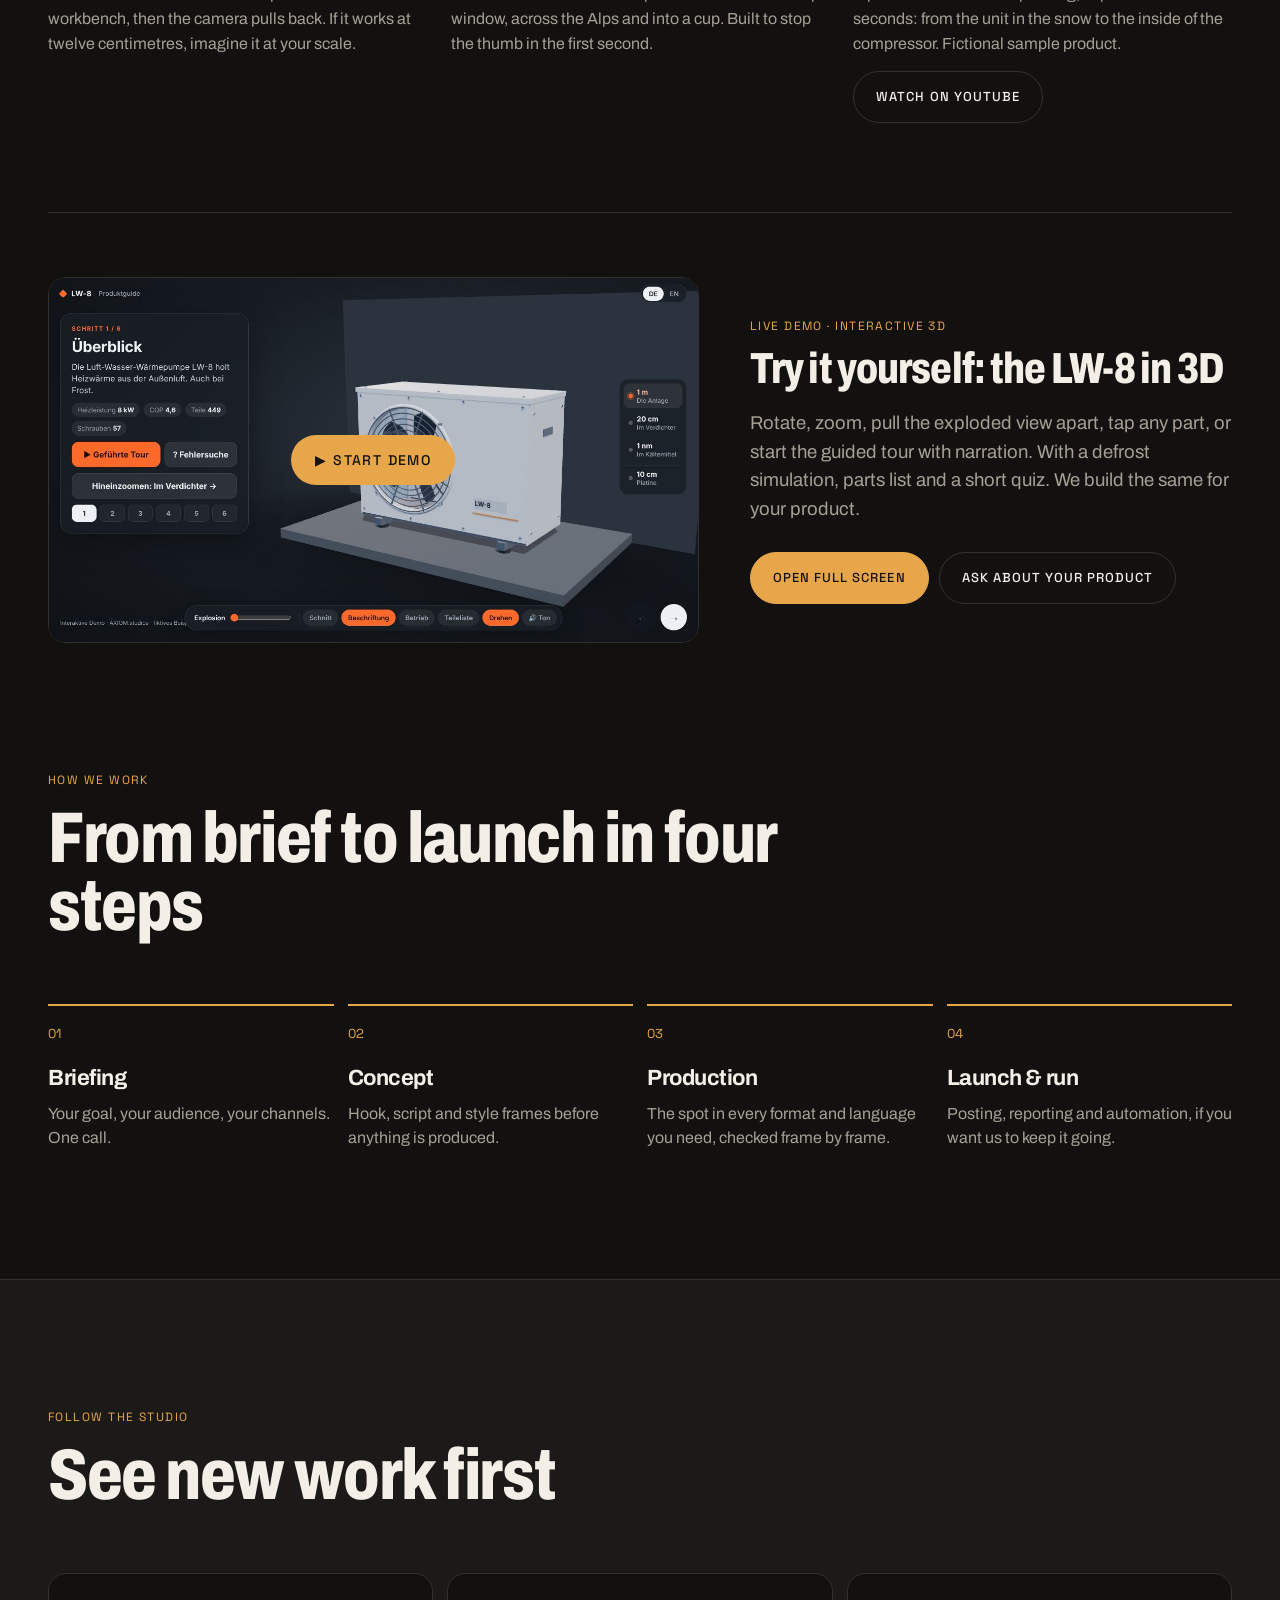
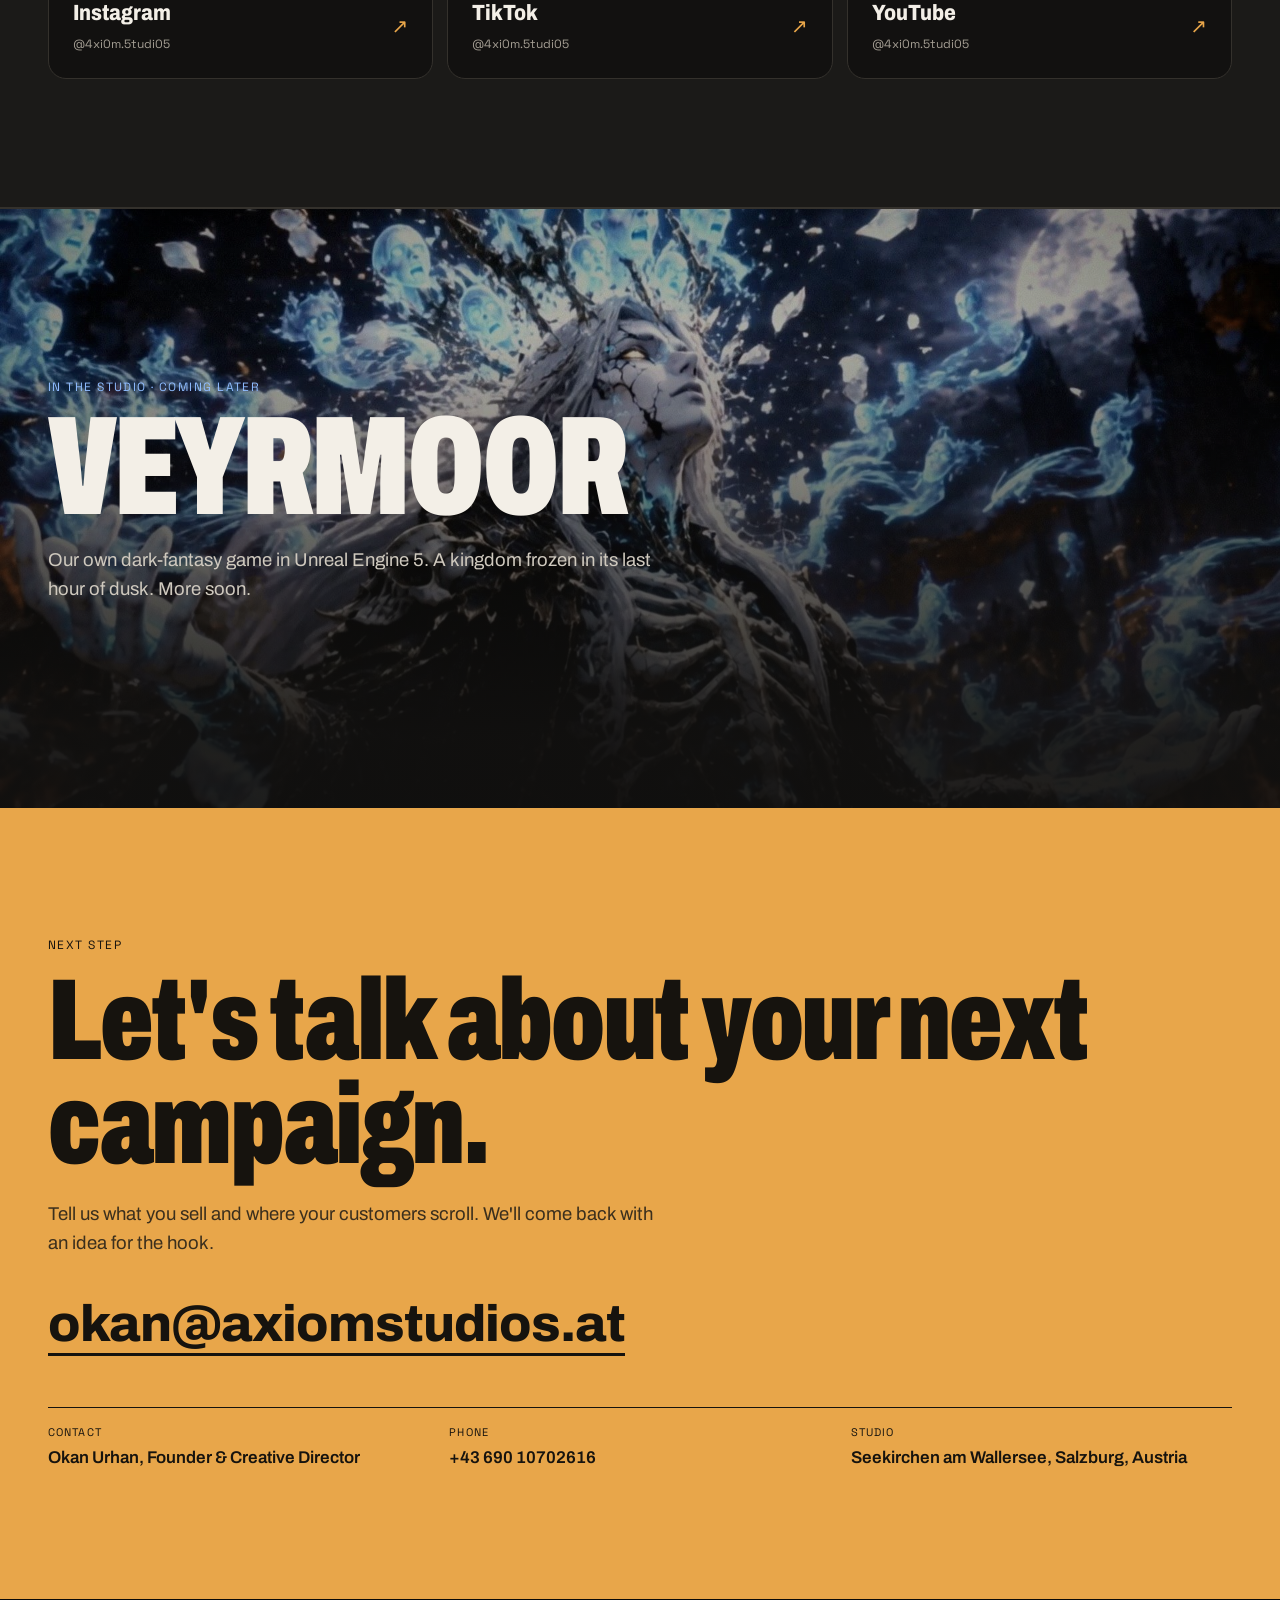
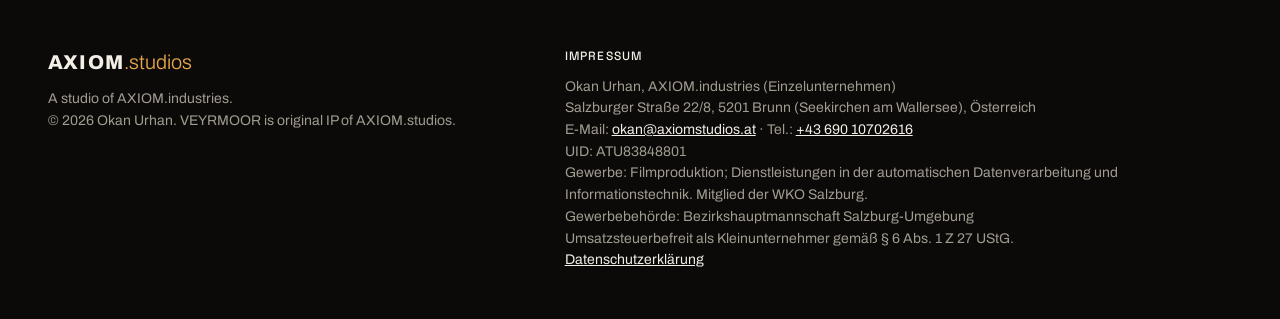
==== commit a2cda537: "Spot 3: swap in version 3.5.2 (34 s, fixed market shot and opening) Co-Authored-By: Claude Opus 5.5 " ====
--- a/index.html
+++ b/index.html
@@ -271,7 +271,7 @@
       <article class="case">
         <div class="phone"><video controls playsinline preload="none" poster="img/spot3-poster-en.jpg" data-swap data-en="video/spot3-en.mp4" data-de="video/spot3-de.mp4" data-poster-en="img/spot3-poster-en.jpg" data-poster-de="img/spot3-poster-de.jpg" aria-label="Spot 3"><source src="video/spot3-en.mp4" type="video/mp4"></video></div>
         <h3 class="en">Small scale. Big story.</h3><h3 class="de">Klein, aber oho.</h3>
-        <p class="meta"><span class="en">Brand spot · 30 s</span><span class="de">Imagespot · 30 s</span></p>
+        <p class="meta"><span class="en">Brand spot · 34 s</span><span class="de">Imagespot · 34 s</span></p>
         <p class="en">Three handmade miniature shops come alive on a workbench, then the camera pulls back. If it works at twelve centimetres, imagine it at your scale.</p>
         <p class="de">Drei handgemachte Miniaturläden erwachen auf der Werkbank zum Leben, dann fährt die Kamera zurück. Wenn das mit zwölf Zentimetern funktioniert, stellen Sie sich Ihr Unternehmen vor.</p>
       </article>
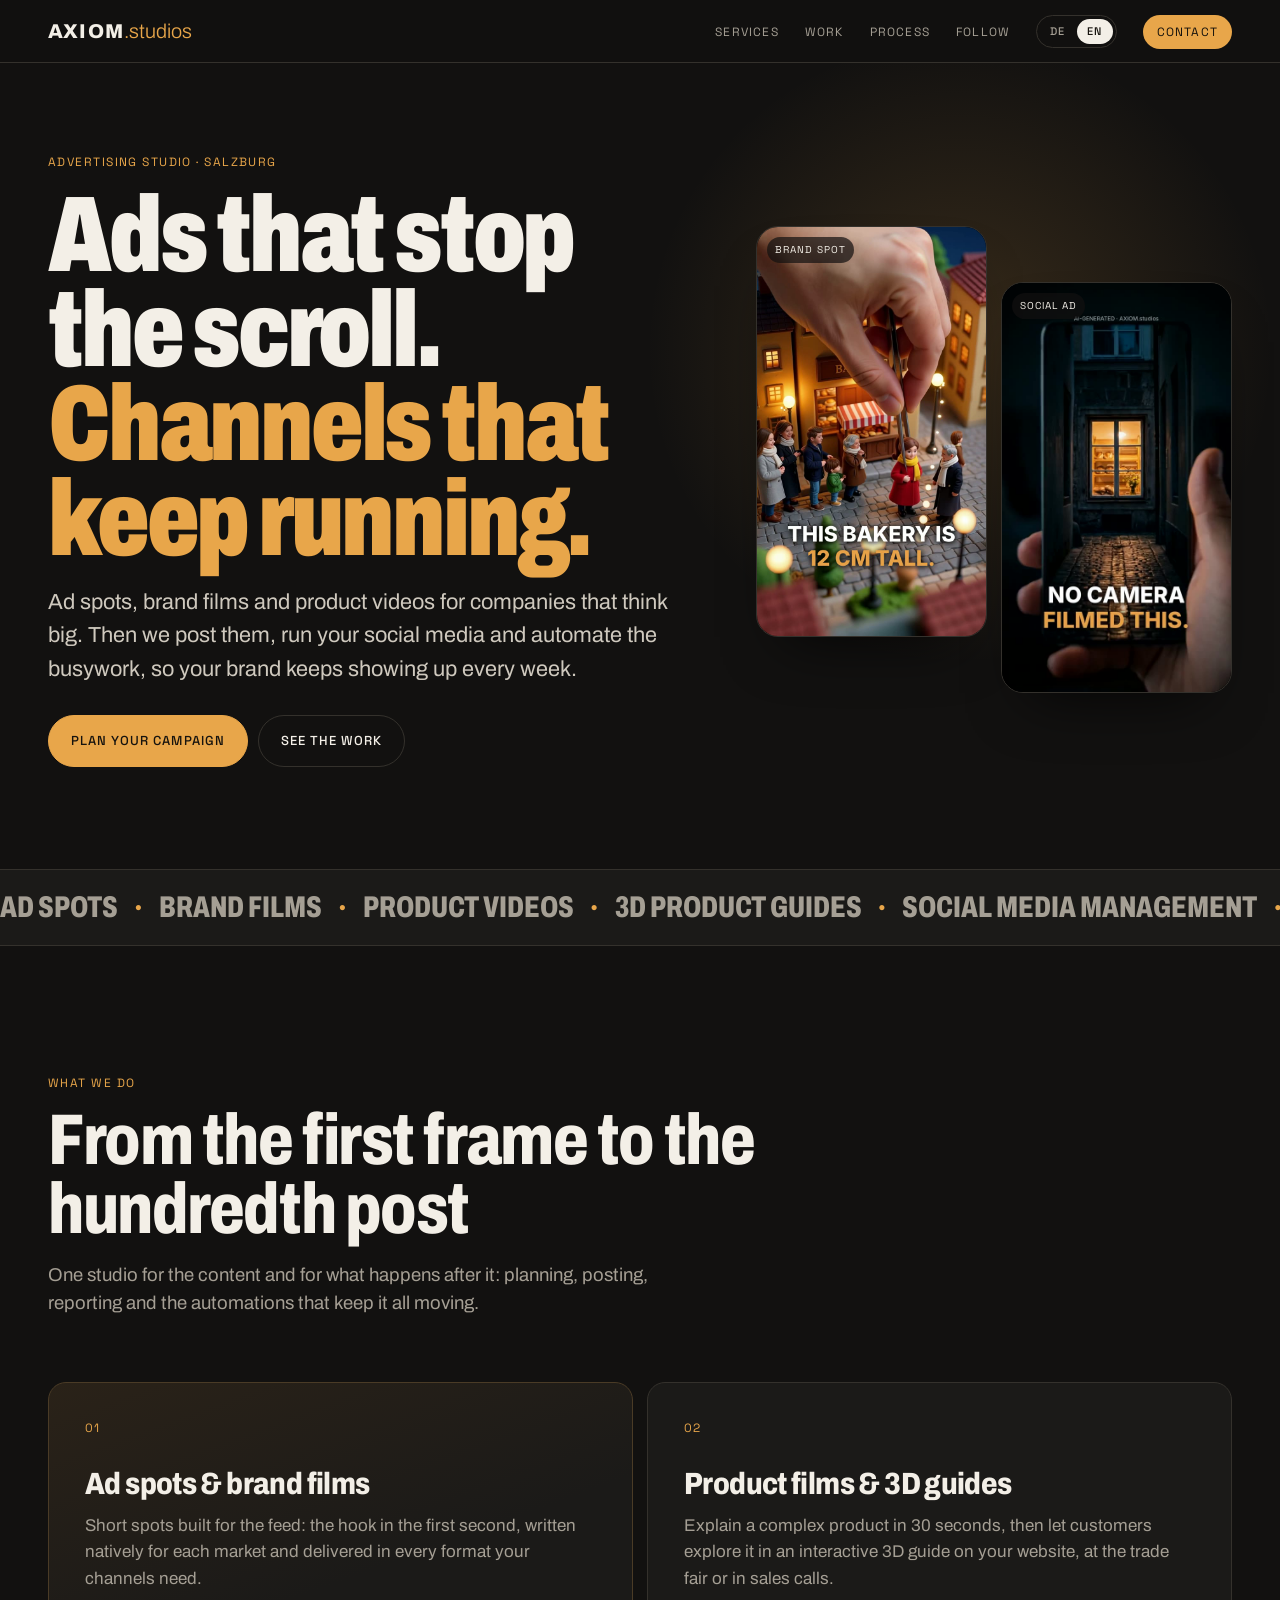
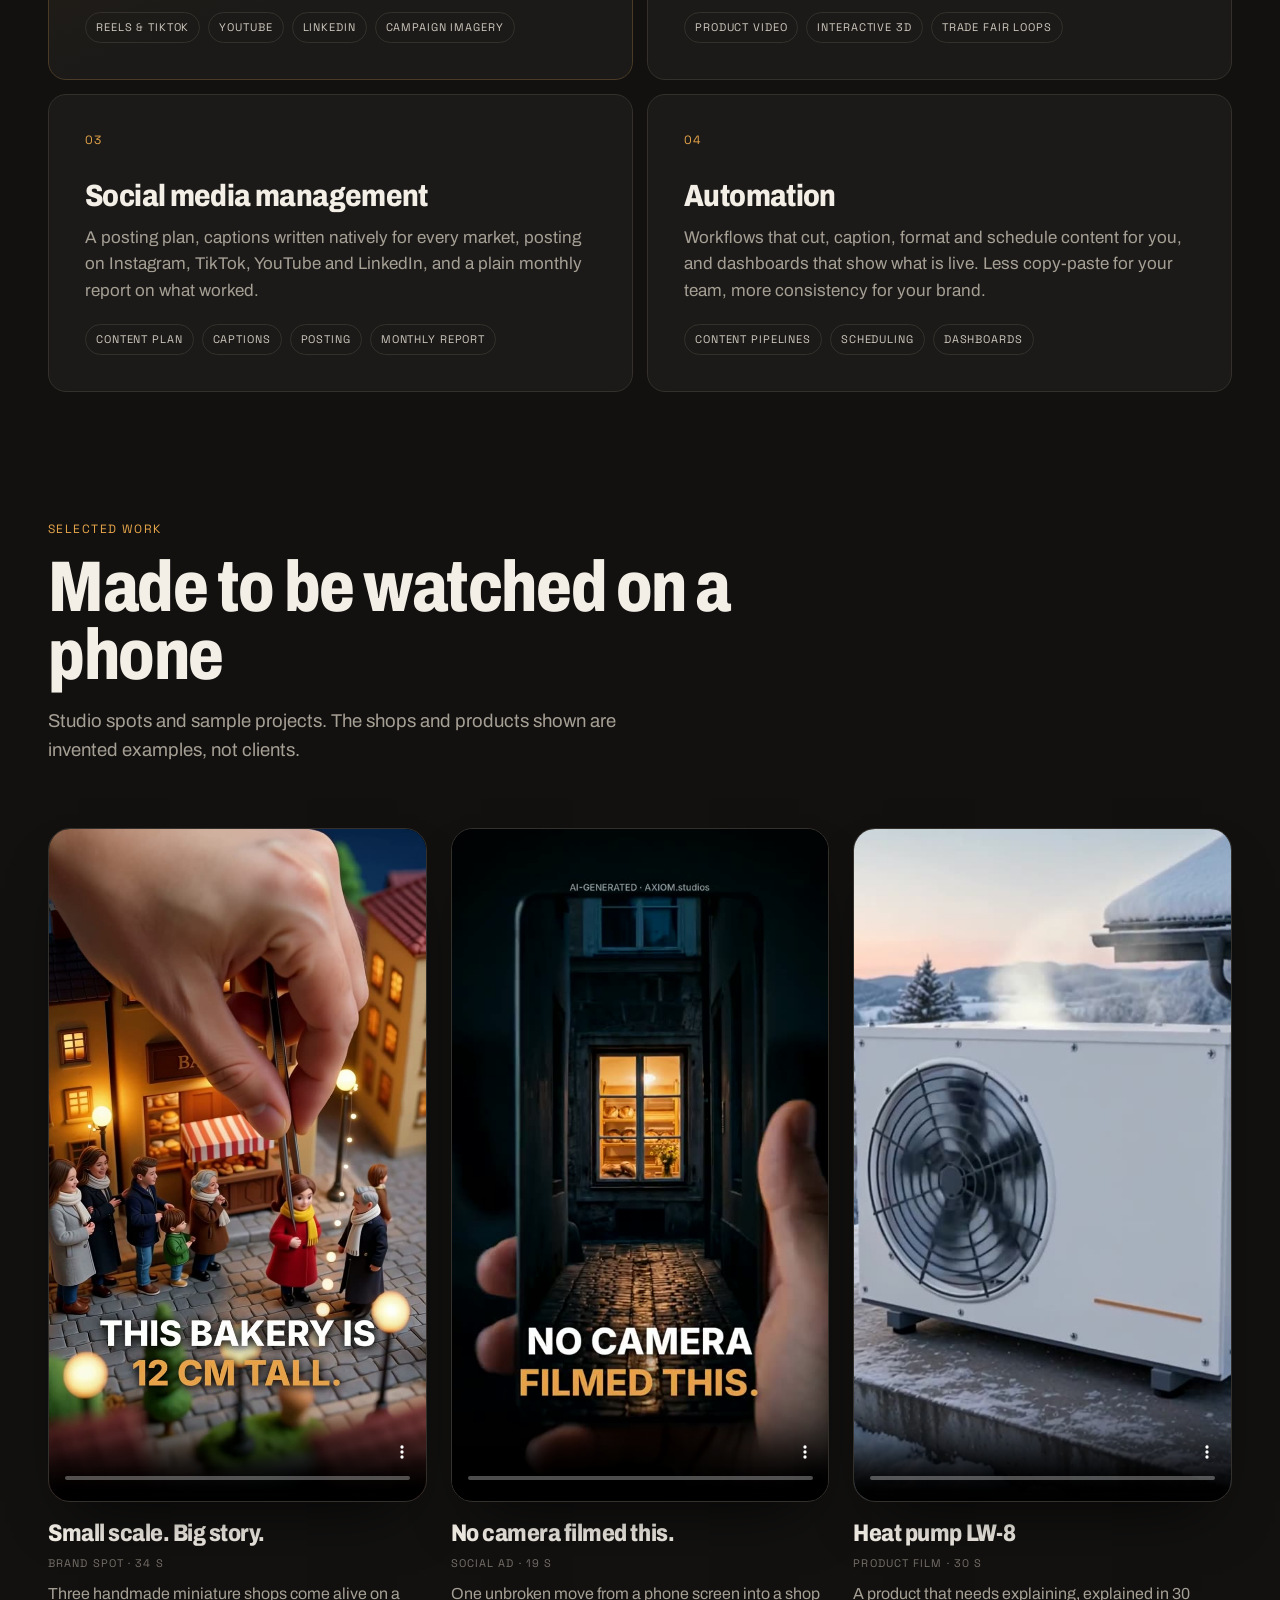
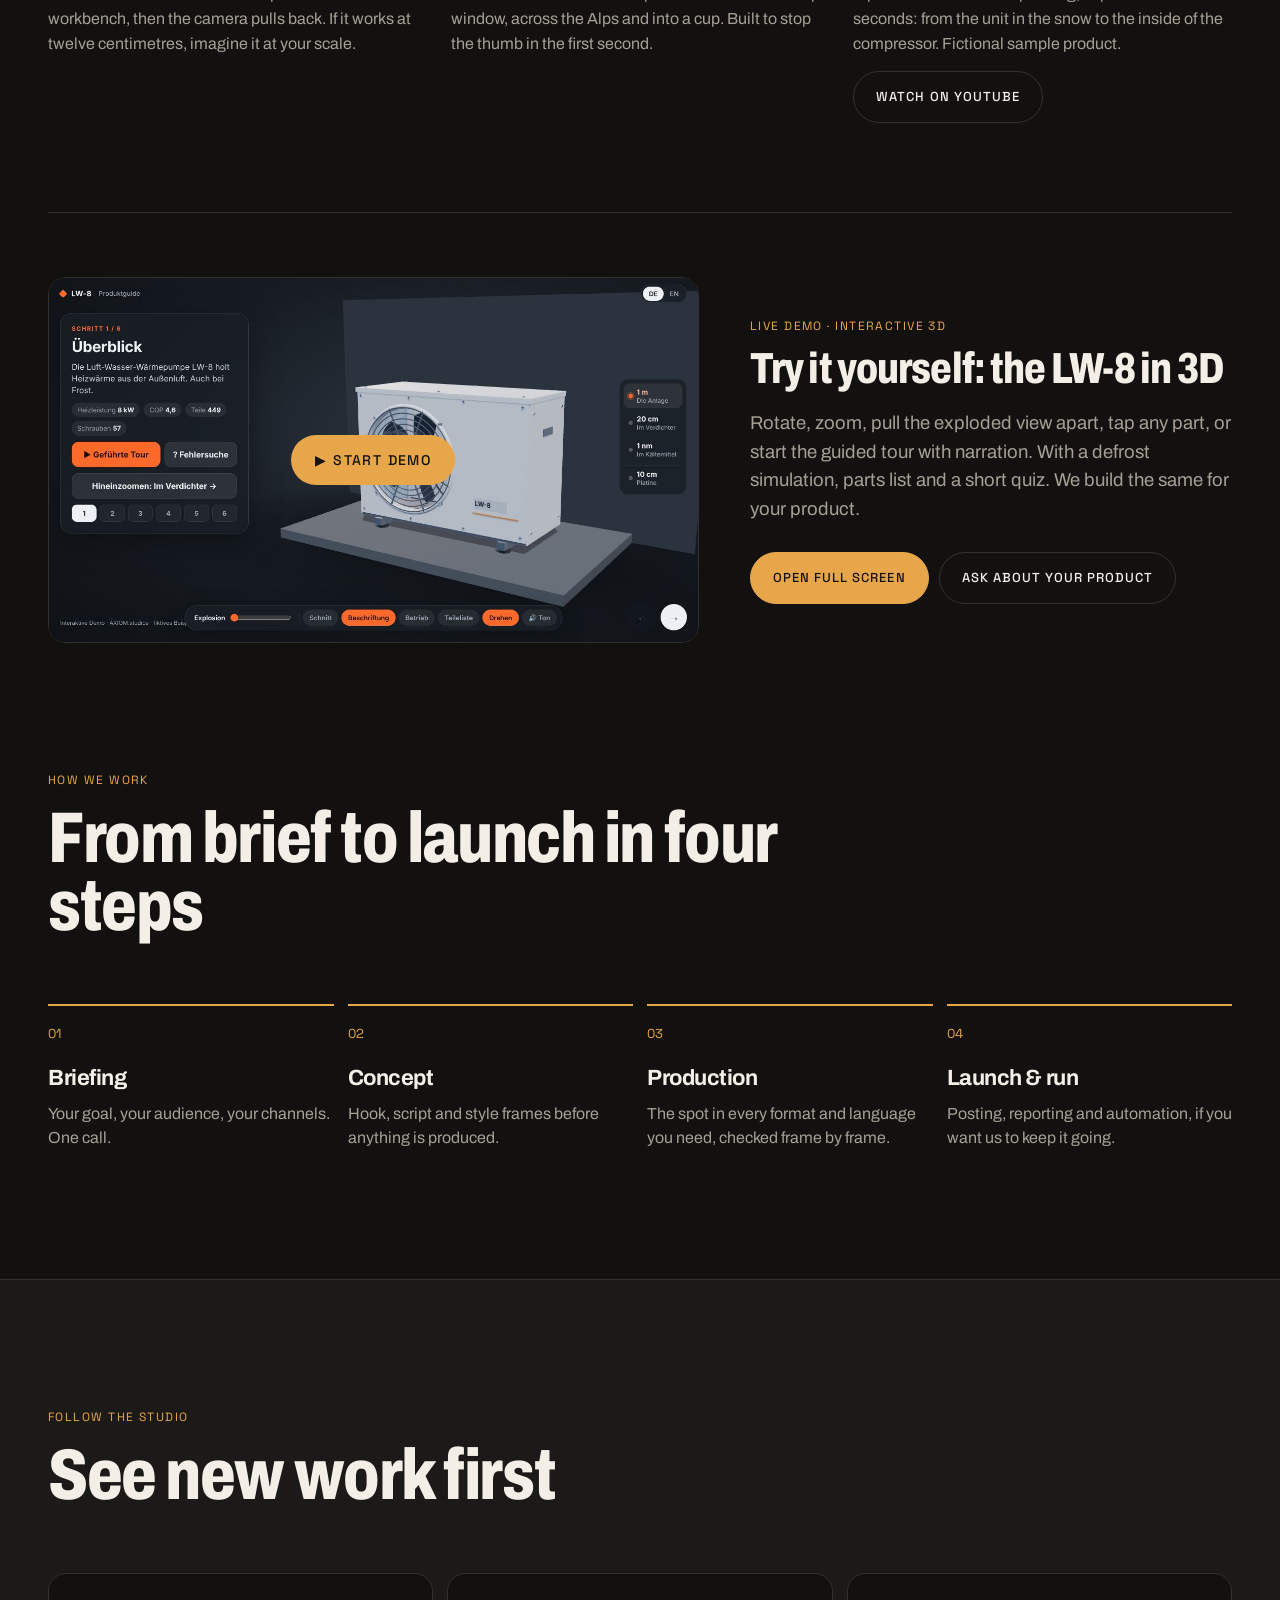
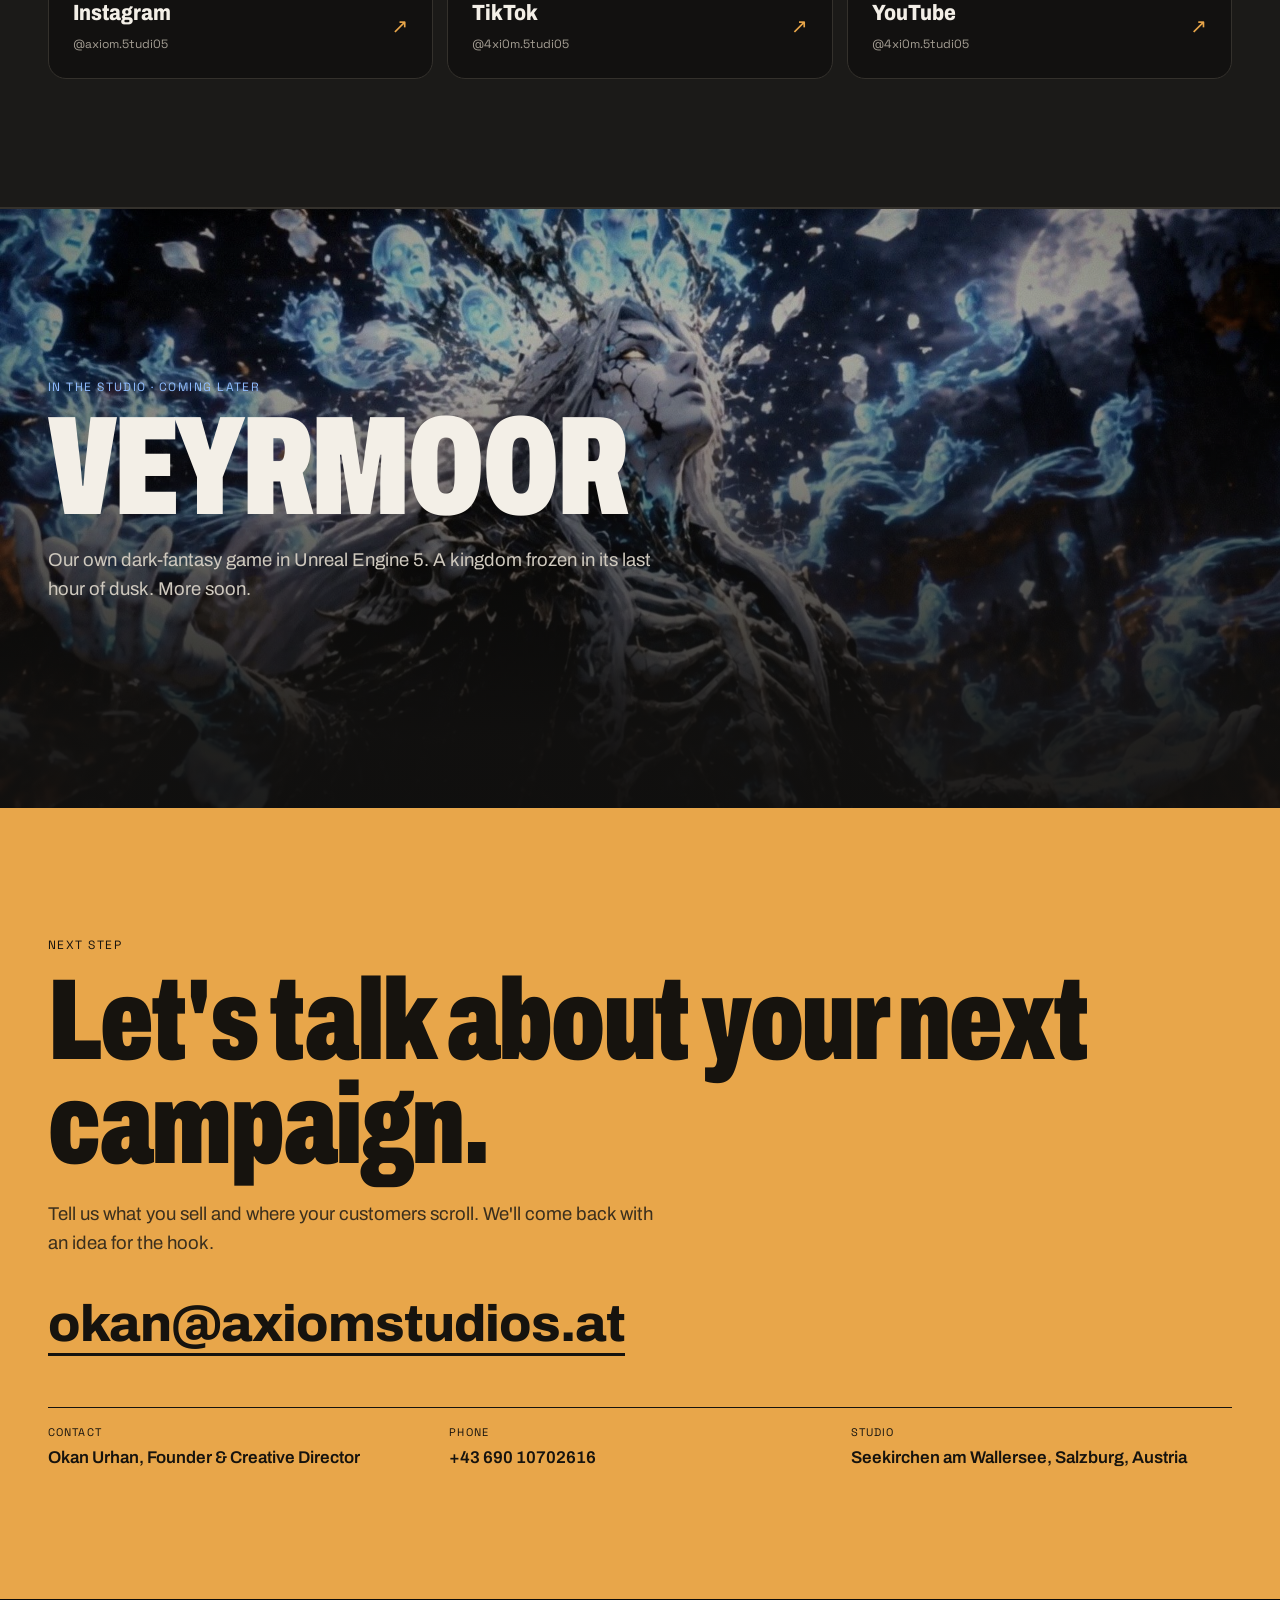
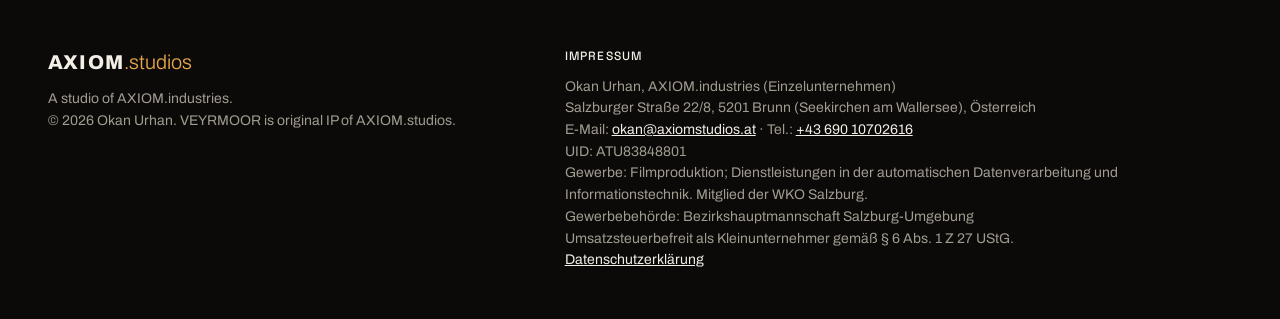
==== commit e554ced5: "Point Instagram link to the new account @axiom.5tudi05 Co-Authored-By: Claude Opus 5.5 <noreply@anth" ====
--- a/index.html
+++ b/index.html
@@ -336,7 +336,7 @@
       <h2 class="de">Neue Arbeiten zuerst sehen</h2>
     </div>
     <div class="handles">
-      <a href="https://www.instagram.com/4xi0m.5tudi05/" target="_blank" rel="noopener"><div><b>Instagram</b><br><span>@4xi0m.5tudi05</span></div></a>
+      <a href="https://www.instagram.com/axiom.5tudi05/" target="_blank" rel="noopener"><div><b>Instagram</b><br><span>@axiom.5tudi05</span></div></a>
       <a href="https://www.tiktok.com/@4xi0m.5tudi05" target="_blank" rel="noopener"><div><b>TikTok</b><br><span>@4xi0m.5tudi05</span></div></a>
       <a href="https://www.youtube.com/@4xi0m.5tudi05" target="_blank" rel="noopener"><div><b>YouTube</b><br><span>@4xi0m.5tudi05</span></div></a>
     </div>
